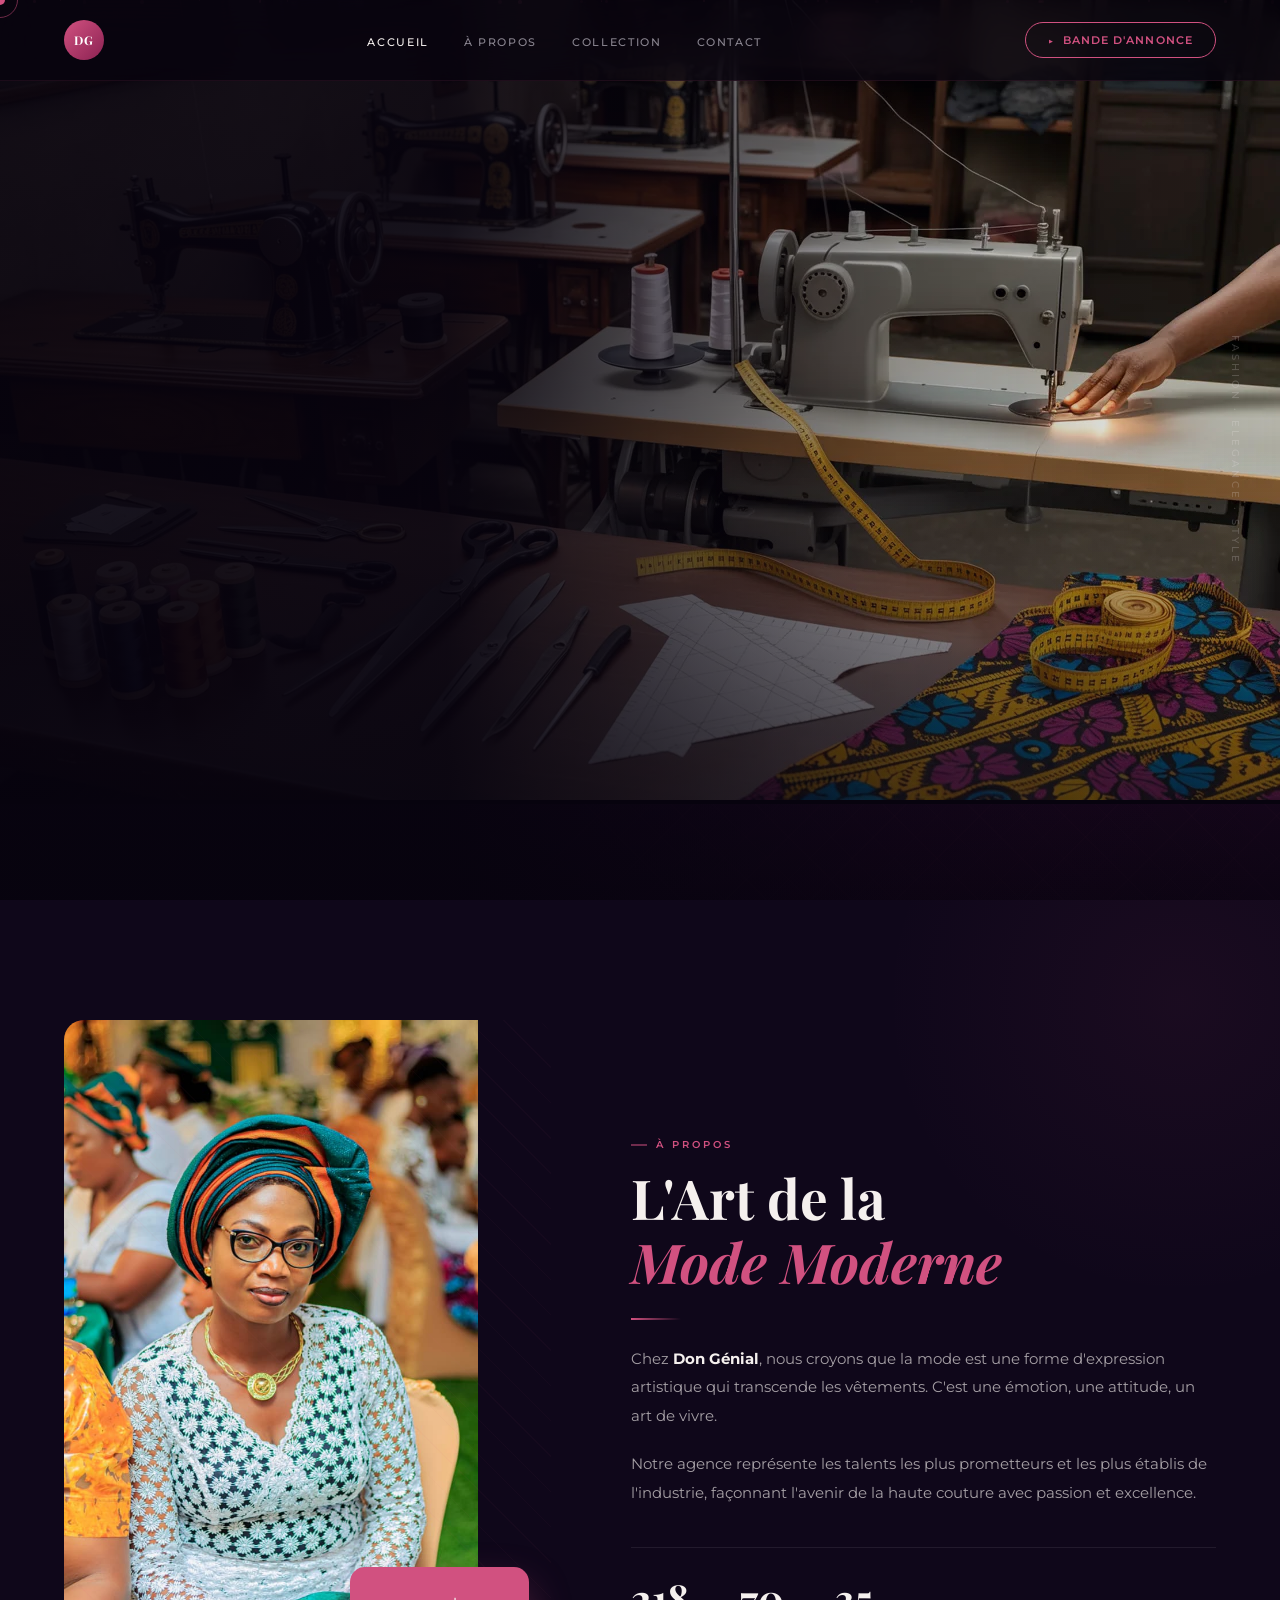
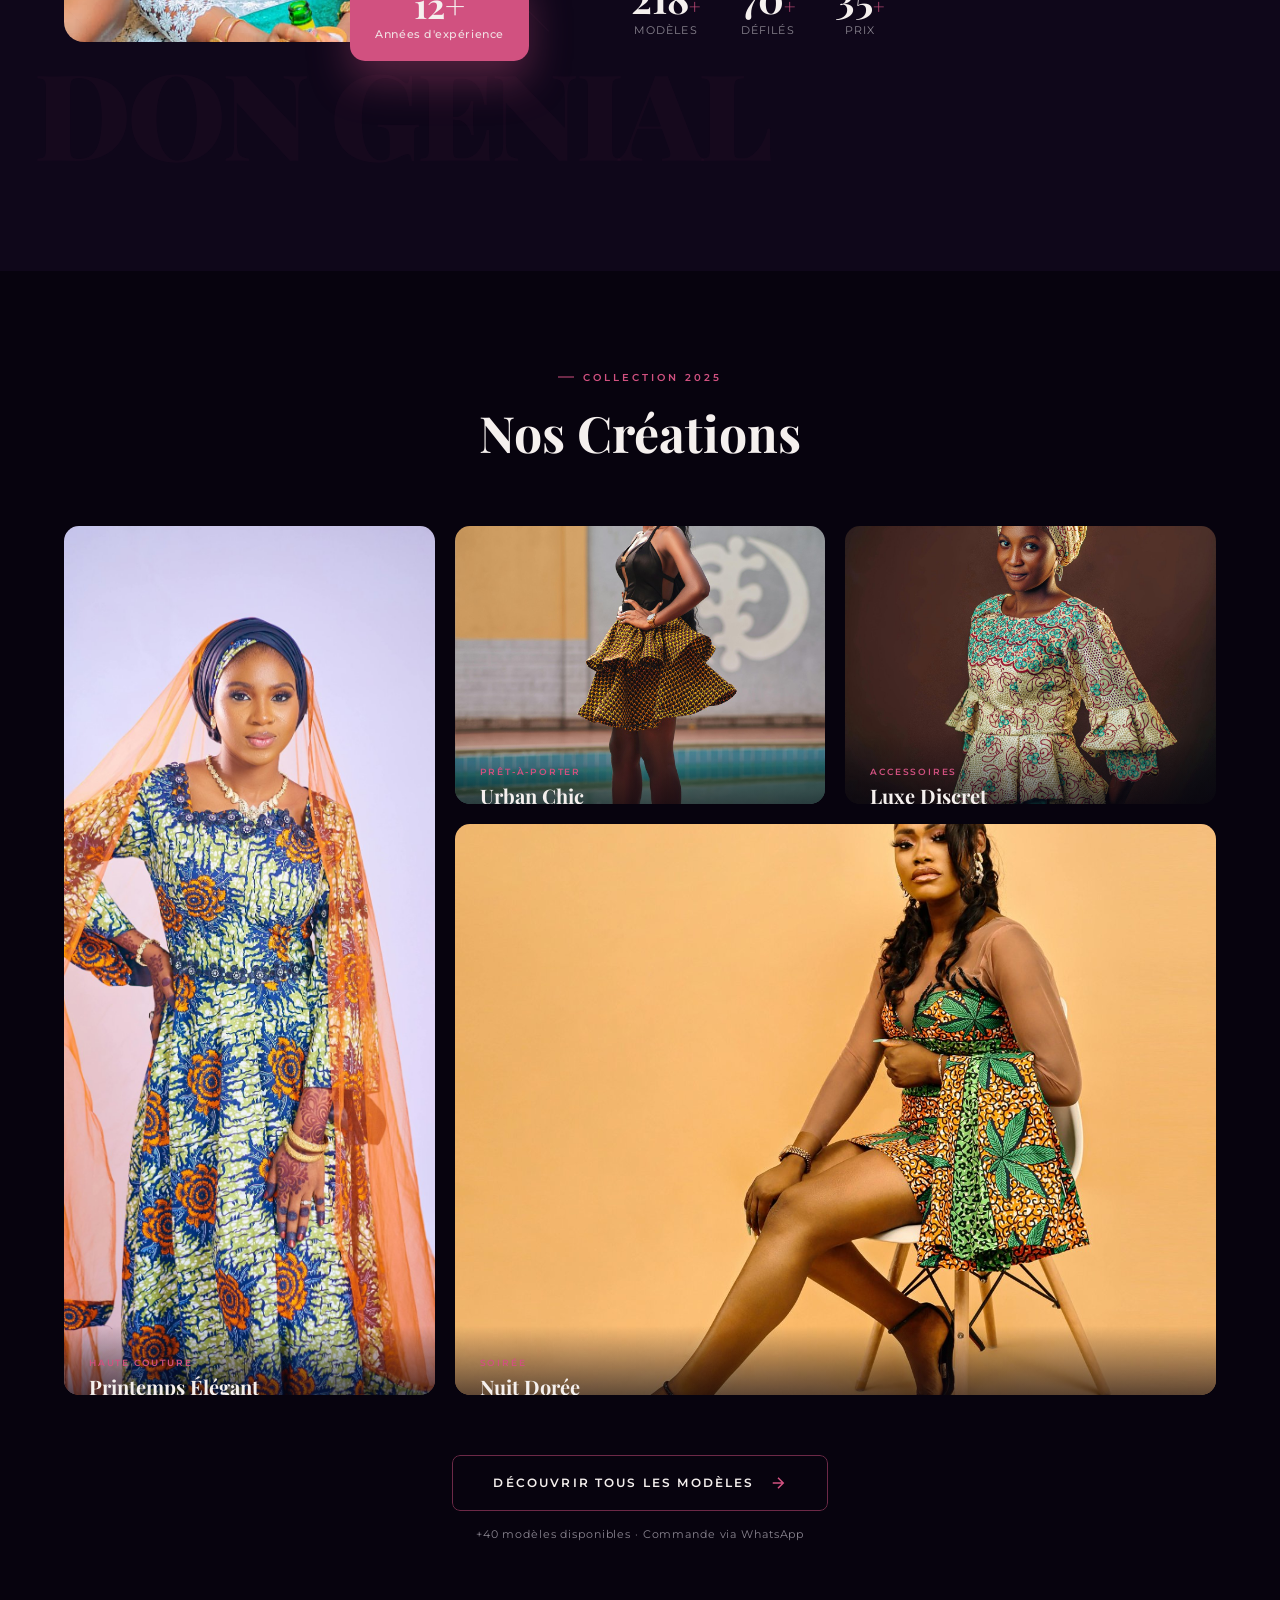
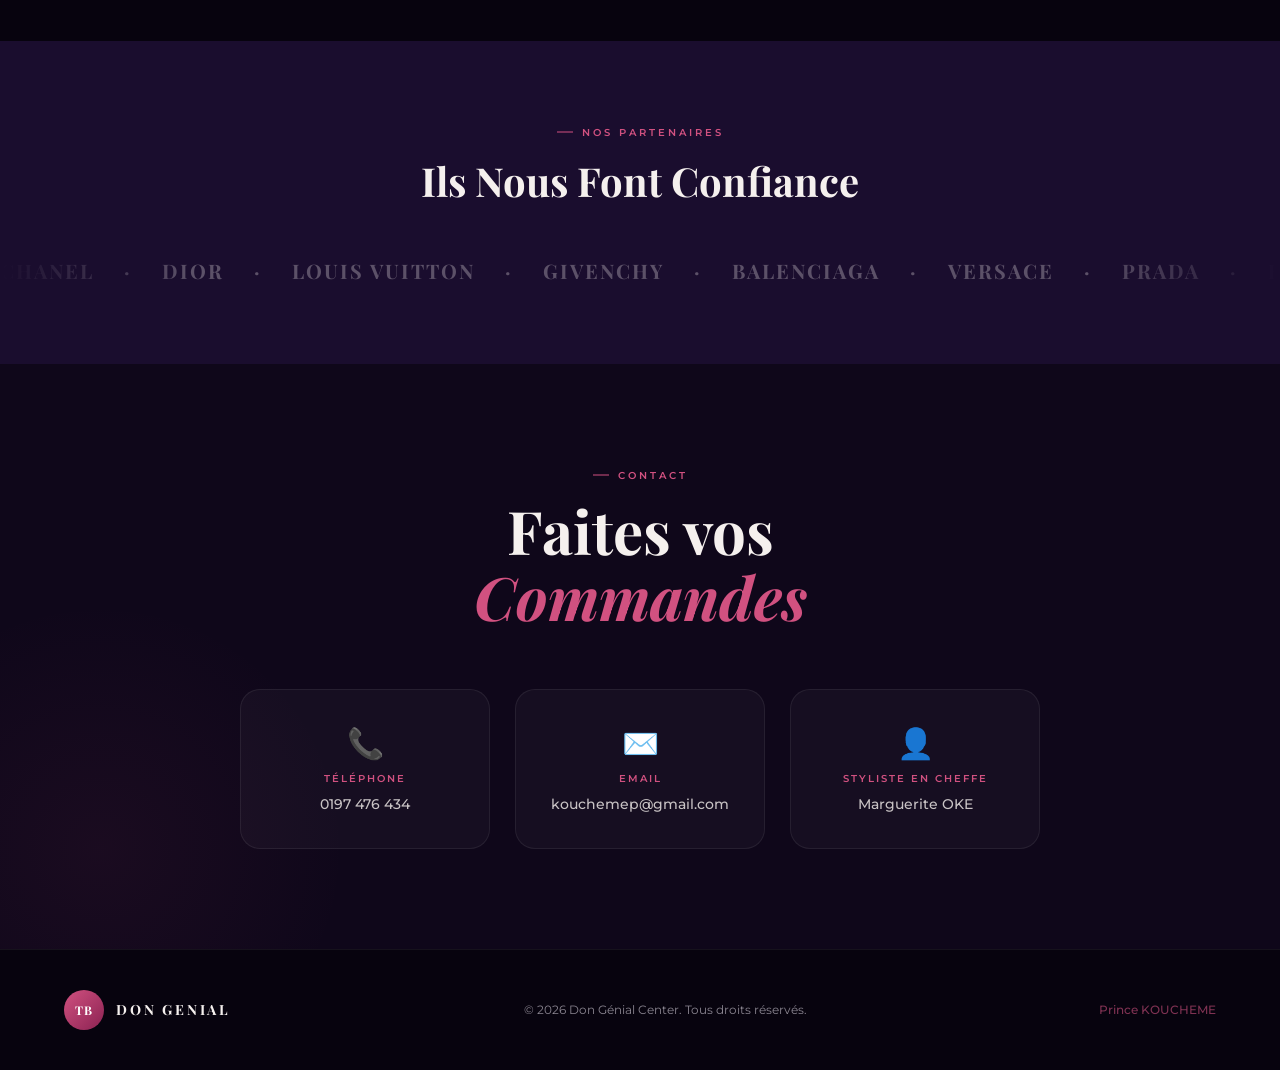
==== index.html @ 3c5628f5 "update site" ====
<!DOCTYPE html>
<html lang="fr">
  <head>
    <meta charset="UTF-8" />
    <meta name="viewport" content="width=device-width, initial-scale=1.0" />
    <title>DON GENIAL — Atelier de couture</title>
    <link rel="preconnect" href="https://fonts.googleapis.com">
    <link href="https://fonts.googleapis.com/css2?family=Playfair+Display:ital,wght@0,400;0,700;0,900;1,400;1,700&family=Montserrat:wght@200;300;400;500;600;700&family=Cormorant+Garamond:ital,wght@0,300;0,400;1,300;1,400&display=swap" rel="stylesheet">
    <link rel="stylesheet" href="css/style.css" />
  </head>
  <body>

    <!-- PRELOADER -->
    <div class="preloader" id="preloader">
      <div class="preloader-inner">
        <div class="preloader-line"></div>
        <span class="preloader-text">DON GENIAL</span>
        <div class="preloader-line"></div>
      </div>
    </div>

    <!-- CURSOR -->
    <div class="cursor" id="cursor"></div>
    <div class="cursor-follower" id="cursorFollower"></div>

    <!-- NAVBAR -->
    <nav class="navbar" id="navbar">
      <div class="nav-logo">
        <div class="logo-circle">
          <span>DG</span>
        </div>
        <!-- <span class="logo-text">DON GENIAL</span> -->
      </div>
      <ul class="nav-links">
        <li><a href="#hero" class="nav-link">Accueil</a></li>
        <li><a href="#about" class="nav-link">À propos</a></li>
        <li><a href="#collection" class="nav-link">Collection</a></li>
        <li><a href="#contact" class="nav-link">Contact</a></li>
      </ul>
      <div class="nav-cta">
        <a href="#trailer" class="btn-trailer" id="openTrailer">
          <span class="btn-icon">▶</span>
          Bande d'annonce
        </a>
      </div>
      <button class="hamburger" id="hamburger">
        <span></span><span></span><span></span>
      </button>
    </nav>

    <!-- MOBILE MENU -->
    <div class="mobile-menu" id="mobileMenu">
      <button class="mobile-close" id="mobileClose">✕</button>
      <ul>
        <li><a href="#hero" class="mob-link">Accueil</a></li>
        <li><a href="#about" class="mob-link">À propos</a></li>
        <li><a href="#collection" class="mob-link">Collection</a></li>
        <li><a href="#contact" class="mob-link">Contact</a></li>
        <li><a href="#trailer" class="mob-link" id="openTrailerMob">Bande d'annonce</a></li>
      </ul>
      <p class="mob-contact">0154110930 · kouchemep@gmail.com</p>
    </div>

    <!-- HERO SECTION -->
    <section class="hero" id="hero">
      <div class="hero-bg">
        <div class="hero-gradient"></div>
        <div class="hero-particles" id="particles"></div>
        <!-- IMAGE PLACEHOLDER - remplacez src par votre cover.jpg -->
        <div class="hero-img-container"> <img src="./images/cover.webp" alt="">
          <div class="hero-img-placeholder">
            <div class="placeholder-pattern"></div>
            <span class="placeholder-text"></span>
          </div>
        </div>
      </div>

      <div class="hero-content">
        <div class="hero-tag reveal-up delay-1">
          <span class="tag-dot"></span>
          <span>ATELIER DE COUTURE</span>
        </div>
        <h1 class="hero-title reveal-up delay-2">
          <span class="title-line italic-line">DON</span>
          <span class="title-line accent-line">Génial</span>
        </h1>
        <p class="hero-quote reveal-up delay-3">
          La mode n'est pas quelque chose<br>
          uniquement dans les vêtements.<br>
          <em>La mode est dans l'air,<br>portée par le vent…</em>
        </p>
        <div class="hero-actions reveal-up delay-4">
          <button class="btn-primary" id="openTrailerBtn">
            <span class="btn-ripple"></span>
            <span class="btn-icon-wrap">▶</span>
            Bande d'annonce
          </button>
          <a href="#about" class="btn-secondary">
            Découvrir
            <span class="arrow-anim">→</span>
          </a>
        </div>
      </div>

      <div class="hero-side">
        <div class="side-text">FASHION · ELEGANCE · STYLE</div>
      </div>


      <!-- Floating Partner Button -->
      <a href="#partenaires" class="float-partner reveal-up delay-5">
        <span>Partenaires</span>
        <span class="partner-arrow">↗</span>
      </a>
    </section>

    <!-- ABOUT SECTION -->
    <section class="about" id="about">
      <div class="about-grid">
        <div class="about-visual">
          <div class="about-img-wrap">
            <div class="about-img-placeholder">
              <img src="./images/Mum.jpeg" alt="">
            </div>
            <div class="about-badge">
              <span class="badge-num">12+</span>
              <span class="badge-label">Années d'expérience</span>
            </div>
          </div>
          <div class="about-deco-text">DON GENIAL</div>
        </div>
        <div class="about-content">
          <span class="section-label">À PROPOS</span>
          <h2 class="about-title">
            L'Art de la<br><em>Mode Moderne</em>
          </h2>
          <div class="about-separator"></div>
          <p class="about-text">
            Chez <strong>Don Génial</strong>, nous croyons que la mode est une forme d'expression 
            artistique qui transcende les vêtements. C'est une émotion, une attitude, 
            un art de vivre.
          </p>
          <p class="about-text">
            Notre agence représente les talents les plus prometteurs et les plus établis 
            de l'industrie, façonnant l'avenir de la haute couture avec passion et excellence.
          </p>
          <div class="about-stats">
            <div class="stat">
              <span class="stat-num" data-count="250">0</span>
              <span class="stat-label">Modèles</span>
            </div>
            <div class="stat">
              <span class="stat-num" data-count="80">0</span>
              <span class="stat-label">Défilés</span>
            </div>
            <div class="stat">
              <span class="stat-num" data-count="40">0</span>
              <span class="stat-label">Prix</span>
            </div>
          </div>
        </div>
      </div>
    </section>

    <!-- COLLECTION SECTION -->
    <section class="collection" id="collection">
      <div class="collection-header">
        <span class="section-label">COLLECTION 2025</span>
        <h2 class="collection-title">Nos Créations</h2>
      </div>
      <div class="collection-grid">
        <div class="col-card col-card--large">
          <div class="col-card-img col-card-img--1"><img src="./images/ModeAfricaine/Web_Optimized/" alt=""></div>
          <div class="col-card-info">
            <span class="col-tag">Haute Couture</span>
            <h3>Printemps Élégant</h3>
          </div>
        </div>
        <div class="col-card">
          <div class="col-card-img col-card-img--2"></div>
          <div class="col-card-info">
            <span class="col-tag">Prêt-à-Porter</span>
            <h3>Urban Chic</h3>
          </div>
        </div>
        <div class="col-card">
          <div class="col-card-img col-card-img--3"></div>
          <div class="col-card-info">
            <span class="col-tag">Accessoires</span>
            <h3>Luxe Discret</h3>
          </div>
        </div>
        <div class="col-card col-card--wide">
          <div class="col-card-img col-card-img--4"></div>
          <div class="col-card-info">
            <span class="col-tag">Soirée</span>
            <h3>Nuit Dorée</h3>
          </div>
        </div>
      </div>
      <!-- CTA VOIR PLUS -->
      <div class="collection-cta">
        <a href="models.html" class="btn-models">
          <span class="btn-models-inner">
            <span class="btn-models-text">Découvrir tous les modèles</span>
            <span class="btn-models-icon">
              <svg width="18" height="18" viewBox="0 0 24 24" fill="none" stroke="currentColor" stroke-width="2"><path d="M5 12h14M12 5l7 7-7 7"/></svg>
            </span>
          </span>
          <span class="btn-models-glow"></span>
        </a>
        <p class="collection-cta-sub">+40 modèles disponibles · Commande via WhatsApp</p>
      </div>
    </section>

    <!-- PARTENAIRES SECTION -->
    <section class="partenaires" id="partenaires">
      <div class="partenaires-inner">
        <span class="section-label">NOS PARTENAIRES</span>
        <h2>Ils Nous Font Confiance</h2>
        <div class="partners-marquee">
          <div class="marquee-track">
            <span>CHANEL</span><span>·</span>
            <span>DIOR</span><span>·</span>
            <span>LOUIS VUITTON</span><span>·</span>
            <span>GIVENCHY</span><span>·</span>
            <span>BALENCIAGA</span><span>·</span>
            <span>VERSACE</span><span>·</span>
            <span>PRADA</span><span>·</span>
            <span>HERMÈS</span><span>·</span>
            <span>CHANEL</span><span>·</span>
            <span>DIOR</span><span>·</span>
            <span>LOUIS VUITTON</span><span>·</span>
            <span>GIVENCHY</span><span>·</span>
            <span>BALENCIAGA</span><span>·</span>
            <span>VERSACE</span><span>·</span>
            <span>PRADA</span><span>·</span>
            <span>HERMÈS</span><span>·</span>
          </div>
        </div>
      </div>
    </section>

    <!-- CONTACT SECTION -->
    <section class="contact" id="contact">
      <div class="contact-inner">
        <span class="section-label">CONTACT</span>
        <h2 class="contact-title">Faites vos<br><em>Commandes</em></h2>
        <div class="contact-cards">
          <a href="https://wa.me/22997476434?text=Bonjour%20je%20suis%20intéressé(e)%20par%20vos%20models" target="_blank" class="contact-card">
            <div class="cc-icon">📞</div>
            <span class="cc-label">Téléphone</span>
            <span class="cc-value">0197 476 434</span>
          </a>
          <a href="mailto:kouchemep@gmail.com" class="contact-card">
            <div class="cc-icon">✉️</div>
            <span class="cc-label">Email</span>
            <span class="cc-value">kouchemep@gmail.com</span>
          </a>
          <div class="contact-card">
            <div class="cc-icon">👤</div>
            <span class="cc-label">STYLISTE EN CHEFFE</span>
            <span class="cc-value">Marguerite OKE</span>
          </div>
        </div>
      </div>
    </section>

    <!-- FOOTER -->
    <footer class="footer">
      <div class="footer-inner">
        <div class="footer-logo">
          <div class="logo-circle"><span>TB</span></div>
          <span>DON GENIAL</span>
        </div>
        <p class="footer-copy">© 2026 Don Génial Center. Tous droits réservés.</p>
        <p class="footer-credit">Prince KOUCHEME</p>
      </div>
    </footer>

    <!-- TRAILER MODAL -->
    <div class="modal-overlay" id="trailerModal">
      <div class="modal-box">
        <button class="modal-close" id="closeModal">✕</button>
        <div class="modal-header">
          <span class="section-label">BANDE D'ANNONCE</span>
          <h3>Don Génial — 2026</h3>
        </div>
        <div class="modal-video-wrap">
          <div class="video-placeholder">
            <div class="play-circle">
              <span class="play-icon">▶</span>
            </div>
            <p>Insérez ici l'URL de votre vidéo</p>
            <code>modal-video-wrap → iframe src="…"</code>
          </div>
        </div>
        <p class="modal-news">
          Pas d'actualités pour le moment. Consultez la section 
          <a href="#partenaires">Partenaires</a> pour découvrir nos formations et collaborations.
        </p>
      </div>
    </div>

    <script src="js/script.js"></script>
  </body>
</html>
---- css/style.css ----
/* ===========================
   THE BEAUTY — MODERN CSS
   =========================== */

:root {
  --pink: #d15180;
  --pink-lt: #e9afd5;
  --dark: #07030e;
  --dark-2: #0f071a;
  --dark-3: #1a0d2e;
  --white: #f5f0ee;
  --grey: #8a8590;
  --gold: #c9a96e;
  --font-display: "Playfair Display", serif;
  --font-body: "Montserrat", sans-serif;
  --font-accent: "Cormorant Garamond", serif;
  --transition: cubic-bezier(0.4, 0, 0.2, 1);
}

*,
*::before,
*::after {
  margin: 0;
  padding: 0;
  box-sizing: border-box;
  text-decoration: none;
}

html {
  font-size: 62.5%;
  scroll-behavior: smooth;
  overflow-x: hidden;
}

html::-webkit-scrollbar {
  width: 4px;
}
html::-webkit-scrollbar-track {
  background: var(--dark);
}
html::-webkit-scrollbar-thumb {
  background: var(--pink);
  border-radius: 10px;
}

body {
  background: var(--dark);
  color: var(--white);
  font-family: var(--font-body);
  font-size: 1.6rem;
  overflow-x: hidden;
  cursor: none;
}

/* ======= CURSOR ======= */
.cursor {
  width: 10px;
  height: 10px;
  background: var(--pink);
  border-radius: 50%;
  position: fixed;
  top: 0;
  left: 0;
  pointer-events: none;
  z-index: 9999;
  transition:
    transform 0.1s var(--transition),
    background 0.2s;
  transform: translate(-50%, -50%);
}
.cursor-follower {
  width: 36px;
  height: 36px;
  border: 1.5px solid rgba(209, 81, 128, 0.5);
  border-radius: 50%;
  position: fixed;
  top: 0;
  left: 0;
  pointer-events: none;
  z-index: 9998;
  transition:
    transform 0.18s var(--transition),
    width 0.25s,
    height 0.25s,
    border-color 0.2s;
  transform: translate(-50%, -50%);
}
body:hover .cursor-follower {
  border-color: rgba(209, 81, 128, 0.8);
}

/* ======= PRELOADER ======= */
.preloader {
  position: fixed;
  inset: 0;
  background: var(--dark);
  z-index: 10000;
  display: flex;
  align-items: center;
  justify-content: center;
  transition:
    opacity 0.8s var(--transition),
    visibility 0.8s;
}
.preloader.done {
  opacity: 0;
  visibility: hidden;
}
.preloader-inner {
  display: flex;
  flex-direction: column;
  align-items: center;
  gap: 1.2rem;
}
.preloader-text {
  font-family: var(--font-display);
  font-size: 2.8rem;
  font-weight: 700;
  letter-spacing: 0.4em;
  color: var(--white);
  animation: preloaderFade 1.5s ease-in-out infinite alternate;
}
.preloader-line {
  width: 0;
  height: 1px;
  background: var(--pink);
  animation: lineGrow 1.5s var(--transition) forwards;
}
@keyframes lineGrow {
  to {
    width: 16rem;
  }
}
@keyframes preloaderFade {
  from {
    opacity: 0.3;
  }
  to {
    opacity: 1;
  }
}

/* ======= NAVBAR ======= */
.navbar {
  position: fixed;
  top: 0;
  left: 0;
  right: 0;
  z-index: 1000;
  display: flex;
  align-items: center;
  justify-content: space-between;
  padding: 2rem 5%;
  backdrop-filter: blur(20px);
  -webkit-backdrop-filter: blur(20px);
  background: rgba(7, 3, 14, 0.75);
  border-bottom: 1px solid rgba(209, 81, 128, 0.1);
  transition:
    padding 0.3s var(--transition),
    background 0.3s;
}
.navbar.scrolled {
  padding: 1.4rem 5%;
  background: rgba(7, 3, 14, 0.95);
}
.nav-logo {
  display: flex;
  align-items: center;
  gap: 1.2rem;
}
.logo-circle {
  width: 4rem;
  height: 4rem;
  background: linear-gradient(135deg, var(--pink), #8b2252);
  border-radius: 50%;
  display: flex;
  align-items: center;
  justify-content: center;
  font-family: var(--font-display);
  font-size: 1.2rem;
  font-weight: 700;
  letter-spacing: 0.05em;
  color: white;
  flex-shrink: 0;
}
.logo-text {
  font-family: var(--font-display);
  font-size: 1.6rem;
  font-weight: 700;
  letter-spacing: 0.25em;
  color: var(--white);
}
.nav-links {
  list-style: none;
  display: flex;
  gap: 3.5rem;
}
.nav-link {
  font-family: var(--font-body);
  font-size: 1.1rem;
  font-weight: 500;
  letter-spacing: 0.15em;
  color: var(--grey);
  text-transform: uppercase;
  position: relative;
  transition: color 0.3s;
}
.nav-link::after {
  content: "";
  position: absolute;
  bottom: -4px;
  left: 0;
  width: 0;
  height: 1px;
  background: var(--pink);
  transition: width 0.3s var(--transition);
}
.nav-link:hover {
  color: var(--white);
}
.nav-link:hover::after {
  width: 100%;
}
.btn-trailer {
  display: flex;
  align-items: center;
  gap: 0.8rem;
  padding: 1rem 2.2rem;
  border: 1.5px solid var(--pink);
  border-radius: 10rem;
  font-size: 1.1rem;
  font-weight: 600;
  letter-spacing: 0.1em;
  color: var(--pink);
  text-transform: uppercase;
  transition: all 0.3s var(--transition);
}
.btn-trailer:hover {
  background: var(--pink);
  color: white;
  box-shadow: 0 0 30px rgba(209, 81, 128, 0.4);
}
.btn-icon {
  font-size: 0.9rem;
}
.hamburger {
  display: none;
  flex-direction: column;
  gap: 5px;
  background: none;
  border: none;
  cursor: pointer;
  padding: 5px;
}
.hamburger span {
  display: block;
  width: 26px;
  height: 2px;
  background: var(--white);
  border-radius: 2px;
  transition: 0.3s;
}

/* ======= MOBILE MENU ======= */
.mobile-menu {
  display: none;
  position: fixed;
  inset: 0;
  background: rgba(7, 3, 14, 0.98);
  z-index: 999;
  flex-direction: column;
  align-items: center;
  justify-content: center;
  gap: 3rem;
  transform: translateX(100%);
  transition: transform 0.4s var(--transition);
}
.mobile-menu.open {
  transform: translateX(0);
  display: flex;
}
.mobile-close {
  position: absolute;
  top: 2.5rem;
  right: 5%;
  background: none;
  border: none;
  font-size: 2.5rem;
  color: var(--white);
  cursor: pointer;
}
.mobile-menu ul {
  list-style: none;
  text-align: center;
}
.mob-link {
  display: block;
  font-family: var(--font-display);
  font-size: 3.5rem;
  font-weight: 700;
  color: var(--white);
  padding: 1rem;
  transition: color 0.3s;
}
.mob-link:hover {
  color: var(--pink);
}
.mob-contact {
  font-size: 1.2rem;
  color: var(--grey);
}

/* ======= SECTION LABEL ======= */
.section-label {
  display: inline-block;
  font-size: 1rem;
  font-weight: 600;
  letter-spacing: 0.3em;
  color: var(--pink);
  text-transform: uppercase;
  margin-bottom: 1.5rem;
  position: relative;
  padding-left: 2.5rem;
}
.section-label::before {
  content: "";
  position: absolute;
  left: 0;
  top: 50%;
  transform: translateY(-50%);
  width: 1.6rem;
  height: 1px;
  background: var(--pink);
}

/* ======= HERO ======= */
.hero {
  position: relative;
  min-height: 100vh;
  display: flex;
  align-items: center;
  overflow: hidden;
}
.hero-bg {
  position: absolute;
  inset: 0;
}
.hero-img-container {
  position: absolute;
  inset: 0;
}
.hero-img-placeholder {
  width: 100%;
  height: 100%;
  background: linear-gradient(135deg, #1a0d2e 0%, #2d0b2e 50%, #0f071a 100%);
  display: flex;
  flex-direction: column;
  align-items: center;
  justify-content: center;
  position: relative;
  overflow: hidden;
}
.placeholder-pattern {
  position: absolute;
  inset: 0;
  background-image:
    repeating-linear-gradient(
      45deg,
      rgba(209, 81, 128, 0.04) 0px,
      rgba(209, 81, 128, 0.04) 1px,
      transparent 1px,
      transparent 30px
    ),
    repeating-linear-gradient(
      -45deg,
      rgba(209, 81, 128, 0.04) 0px,
      rgba(209, 81, 128, 0.04) 1px,
      transparent 1px,
      transparent 30px
    );
}
.placeholder-text {
  font-family: var(--font-body);
  font-size: 1.2rem;
  color: rgba(255, 255, 255, 0.15);
  letter-spacing: 0.3em;
  position: relative;
  z-index: 1;
}
/* If user puts a real image as hero-bg img */
.hero-bg > img {
  width: 100%;
  height: 100%;
  object-fit: cover;
  object-position: center top;
}
.hero-gradient {
  position: absolute;
  inset: 0;
  z-index: 1;
  background:
    linear-gradient(
      to right,
      rgba(7, 3, 14, 0.92) 35%,
      rgba(7, 3, 14, 0.3) 70%,
      transparent
    ),
    linear-gradient(to top, rgba(7, 3, 14, 0.8) 0%, transparent 50%);
}
.hero-particles {
  position: absolute;
  inset: 0;
  z-index: 2;
  pointer-events: none;
}
.particle {
  position: absolute;
  width: 3px;
  height: 3px;
  background: rgba(209, 81, 128, 0.5);
  border-radius: 50%;
  animation: floatParticle linear infinite;
}
@keyframes floatParticle {
  0% {
    transform: translateY(100vh) scale(0);
    opacity: 0;
  }
  10% {
    opacity: 1;
  }
  90% {
    opacity: 1;
  }
  100% {
    transform: translateY(-10vh) scale(1);
    opacity: 0;
  }
}
.hero-content {
  position: relative;
  z-index: 10;
  padding: 0 5%;
  margin-top: 8rem;
  max-width: 70rem;
}
.hero-tag {
  display: flex;
  align-items: center;
  gap: 1rem;
  margin-bottom: 2.5rem;
}
.tag-dot {
  width: 8px;
  height: 8px;
  background: var(--pink);
  border-radius: 50%;
  animation: pulse 2s ease-in-out infinite;
}
@keyframes pulse {
  0%,
  100% {
    box-shadow: 0 0 0 0 rgba(209, 81, 128, 0.6);
  }
  50% {
    box-shadow: 0 0 0 8px rgba(209, 81, 128, 0);
  }
}
.hero-tag span:last-child {
  font-size: 1.1rem;
  font-weight: 600;
  letter-spacing: 0.3em;
  color: var(--pink);
  text-transform: uppercase;
}
.hero-title {
  font-family: var(--font-display);
  line-height: 0.95;
  margin-bottom: 3rem;
}
.title-line {
  display: block;
  font-size: clamp(7rem, 12vw, 14rem);
  font-weight: 400;
}
.italic-line {
  font-style: italic;
  color: rgba(245, 240, 238, 0.35);
  font-weight: 300;
}
.accent-line {
  color: var(--white);
  font-weight: 700;
}
.hero-quote {
  font-family: var(--font-accent);
  font-size: clamp(1.5rem, 2vw, 1.8rem);
  font-weight: 300;
  color: rgba(245, 240, 238, 0.7);
  line-height: 1.8;
  margin-bottom: 4rem;
  border-left: 2px solid var(--pink);
  padding-left: 2rem;
}
.hero-quote em {
  color: var(--pink-lt);
}
.hero-actions {
  display: flex;
  align-items: center;
  gap: 2.5rem;
  flex-wrap: wrap;
}
.btn-primary {
  position: relative;
  overflow: hidden;
  display: flex;
  align-items: center;
  gap: 1rem;
  padding: 1.6rem 3.5rem;
  background: var(--pink);
  border: none;
  border-radius: 0.6rem;
  font-family: var(--font-body);
  font-size: 1.2rem;
  font-weight: 600;
  letter-spacing: 0.1em;
  color: white;
  text-transform: uppercase;
  cursor: pointer;
  transition:
    transform 0.3s var(--transition),
    box-shadow 0.3s;
}
.btn-primary:hover {
  transform: translateY(-3px);
  box-shadow: 0 20px 50px rgba(209, 81, 128, 0.4);
}
.btn-ripple {
  position: absolute;
  inset: 0;
  background: radial-gradient(
    circle at center,
    rgba(255, 255, 255, 0.25) 0%,
    transparent 70%
  );
  opacity: 0;
  transition: opacity 0.4s;
}
.btn-primary:active .btn-ripple {
  opacity: 1;
}
.btn-icon-wrap {
  font-size: 1rem;
}
.btn-secondary {
  display: flex;
  align-items: center;
  gap: 1rem;
  font-size: 1.2rem;
  font-weight: 500;
  letter-spacing: 0.1em;
  color: var(--grey);
  text-transform: uppercase;
  transition: color 0.3s;
}
.btn-secondary:hover {
  color: var(--white);
}
.arrow-anim {
  display: inline-block;
  transition: transform 0.3s var(--transition);
}
.btn-secondary:hover .arrow-anim {
  transform: translateX(6px);
}
.hero-side {
  position: absolute;
  right: 3%;
  top: 50%;
  transform: translateY(-50%);
  z-index: 10;
}
.side-text {
  writing-mode: vertical-rl;
  font-size: 1rem;
  font-weight: 500;
  letter-spacing: 0.3em;
  color: rgba(245, 240, 238, 0.2);
  text-transform: uppercase;
}
.hero-scroll {
  position: absolute;
  bottom: 4rem;
  left: 5%;
  display: flex;
  flex-direction: column;
  align-items: center;
  gap: 1rem;
  z-index: 10;
}
.scroll-line {
  width: 1px;
  height: 5rem;
  background: linear-gradient(to bottom, transparent, var(--pink));
  animation: scrollPulse 2s ease-in-out infinite;
}
@keyframes scrollPulse {
  0%,
  100% {
    opacity: 0.3;
    transform: scaleY(1);
  }
  50% {
    opacity: 1;
    transform: scaleY(1.2);
  }
}
.hero-scroll span {
  font-size: 0.9rem;
  letter-spacing: 0.2em;
  color: rgba(245, 240, 238, 0.4);
  text-transform: uppercase;
  transform: rotate(90deg);
}
.float-partner {
  position: absolute;
  bottom: 4rem;
  right: 5%;
  z-index: 10;
  display: flex;
  align-items: center;
  gap: 0.8rem;
  padding: 1.2rem 2.5rem;
  border: 1px solid rgba(209, 81, 128, 0.35);
  border-radius: 10rem;
  font-size: 1.1rem;
  font-weight: 500;
  letter-spacing: 0.1em;
  color: rgba(245, 240, 238, 0.6);
  backdrop-filter: blur(10px);
  transition: all 0.3s var(--transition);
}
.float-partner:hover {
  border-color: var(--pink);
  color: var(--white);
  background: rgba(209, 81, 128, 0.1);
}
.partner-arrow {
  transition: transform 0.3s;
}
.float-partner:hover .partner-arrow {
  transform: translate(3px, -3px);
}

/* ======= REVEAL ANIMATIONS ======= */
.reveal-up {
  opacity: 0;
  transform: translateY(40px);
  transition:
    opacity 0.8s var(--transition),
    transform 0.8s var(--transition);
}
.reveal-up.visible {
  opacity: 1;
  transform: translateY(0);
}
.delay-1 {
  transition-delay: 0.1s;
}
.delay-2 {
  transition-delay: 0.3s;
}
.delay-3 {
  transition-delay: 0.5s;
}
.delay-4 {
  transition-delay: 0.7s;
}
.delay-5 {
  transition-delay: 0.9s;
}

/* ======= ABOUT ======= */
.about {
  padding: 12rem 5%;
  background: var(--dark-2);
  position: relative;
  overflow: hidden;
}
.about::before {
  content: "";
  position: absolute;
  top: -20rem;
  right: -20rem;
  width: 60rem;
  height: 60rem;
  background: radial-gradient(
    circle,
    rgba(209, 81, 128, 0.06) 0%,
    transparent 70%
  );
  pointer-events: none;
}
.about-grid {
  display: grid;
  grid-template-columns: 1fr 1.2fr;
  gap: 8rem;
  align-items: center;
  max-width: 130rem;
  margin: 0 auto;
}
.about-visual {
  position: relative;
}
.about-img-wrap {
  position: relative;
  width: 100%;
  padding-bottom: 150%;
}
.about-img-placeholder {
  position: absolute;
  border-radius: 2rem;
  overflow: hidden;
}
.about-img-placeholder::after {
  content: "";
  position: absolute;
  inset: 0;
  background: repeating-linear-gradient(
    45deg,
    rgba(209, 81, 128, 0.03) 0px,
    rgba(209, 81, 128, 0.03) 1px,
    transparent 1px,
    transparent 25px
  );
}
.about-img-placeholder img {
  height: 100%;
  width: 85%;
  object-fit: cover;
  object-position: center top;
  display: block;
}
.about-badge {
  position: absolute;
  bottom: 10vh;
  right: 2.5vh;
  background: var(--pink);
  border-radius: 1.5rem;
  padding: 2rem 2.5rem;
  text-align: center;
  box-shadow: 0 20px 40px rgba(209, 81, 128, 0.35);
}
.badge-num {
  display: block;
  font-family: var(--font-display);
  font-size: 3.5rem;
  font-weight: 700;
  line-height: 1;
}
.badge-label {
  display: block;
  font-size: 1.1rem;
  font-weight: 500;
  opacity: 0.9;
  margin-top: 0.5rem;
  letter-spacing: 0.05em;
}
.about-deco-text {
  position: absolute;
  bottom: -4rem;
  left: -3rem;
  font-family: var(--font-display);
  font-size: 12rem;
  font-weight: 900;
  color: rgba(209, 81, 128, 0.04);
  letter-spacing: -0.03em;
  user-select: none;
  white-space: nowrap;
}
.about-content {
  position: relative;
  z-index: 1;
}
.about-title {
  font-family: var(--font-display);
  font-size: clamp(3.5rem, 5vw, 5.5rem);
  font-weight: 700;
  line-height: 1.15;
  margin-bottom: 2.5rem;
}
.about-title em {
  color: var(--pink);
  font-style: italic;
}
.about-separator {
  width: 5rem;
  height: 2px;
  background: linear-gradient(to right, var(--pink), transparent);
  margin-bottom: 2.5rem;
}
.about-text {
  font-size: 1.5rem;
  line-height: 1.9;
  color: rgba(245, 240, 238, 0.65);
  margin-bottom: 2rem;
}
.about-text strong {
  color: var(--white);
}
.about-stats {
  display: flex;
  gap: 4rem;
  margin-top: 4rem;
  padding-top: 3rem;
  border-top: 1px solid rgba(255, 255, 255, 0.08);
}
.stat {
  text-align: center;
}
.stat-num {
  display: block;
  font-family: var(--font-display);
  font-size: 4rem;
  font-weight: 700;
  color: var(--white);
  line-height: 1;
}
.stat-num::after {
  content: "+";
  font-size: 2rem;
  color: var(--pink);
}
.stat-label {
  display: block;
  font-size: 1.1rem;
  color: var(--grey);
  letter-spacing: 0.1em;
  text-transform: uppercase;
  margin-top: 0.5rem;
}

/* ======= COLLECTION ======= */
.collection {
  padding: 10rem 5%;
  background: var(--dark);
}
.collection-header {
  text-align: center;
  margin-bottom: 6rem;
  display: flex;
  flex-direction: column;
  align-items: center;
}
.collection-title {
  font-family: var(--font-display);
  font-size: clamp(3.5rem, 5vw, 5rem);
  font-weight: 700;
}
.collection-grid {
  display: grid;
  grid-template-columns: 1fr 1fr 1fr;
  grid-template-rows: auto auto;
  gap: 2rem;
  max-width: 130rem;
  margin: 0 auto;
}
.col-card {
  position: relative;
  overflow: hidden;
  border-radius: 1.5rem;
  cursor: pointer;
}
.col-card--large {
  grid-row: span 2;
}
.col-card--wide {
  grid-column: span 2;
}
.col-card-img {
  width: 100%;
  padding-bottom: 75%;
  background-size: cover;
  background-position: center;
  transition: transform 0.7s var(--transition);
}

.col-card--large .col-card-img {
  padding-bottom: 100%;
}
.col-card:hover .col-card-img {
  transform: scale(1.07);
}
.col-card-img--1 {
  background-image: url(../images/ModeAfricaine/Web_Optimized/image_010.jpg);
  width: 100%;
  height: 100%;
}
.col-card-img--2 {
  background-image: url(../images/ModeAfricaine/Web_Optimized/image_011.jpg);
  width: 100%;
  height: 100%;
}
.col-card-img--3 {
  background-image: url(../images/ModeAfricaine/Web_Optimized/image_012.jpg);
  width: 100%;
  height: 100%;
}
.col-card-img--4 {
  background-image: url(../images/ModeAfricaine/Web_Optimized/image_013.jpg);
  width: 100%;
  height: 100%;
}
.col-card-info {
  position: absolute;
  bottom: 0;
  left: 0;
  right: 0;
  padding: 2.5rem;
  background: linear-gradient(to top, rgba(7, 3, 14, 0.9) 0%, transparent 100%);
  transform: translateY(30%);
  transition: transform 0.4s var(--transition);
}
.col-card:hover .col-card-info {
  transform: translateY(0);
}
.col-tag {
  display: inline-block;
  font-size: 0.9rem;
  font-weight: 600;
  letter-spacing: 0.2em;
  color: var(--pink);
  text-transform: uppercase;
  margin-bottom: 0.5rem;
}
.col-card-info h3 {
  font-family: var(--font-display);
  font-size: 2rem;
  font-weight: 700;
}

/* ======= COLLECTION CTA ======= */
.collection-cta {
  display: flex;
  flex-direction: column;
  align-items: center;
  gap: 1.6rem;
  margin-top: 6rem;
}
.btn-models {
  position: relative;
  overflow: hidden;
  display: inline-flex;
  align-items: center;
  padding: 0;
  border-radius: 0.8rem;
  text-decoration: none;
  transition: transform 0.3s var(--transition);
}
.btn-models:hover {
  transform: translateY(-4px);
}
.btn-models-inner {
  display: flex;
  align-items: center;
  gap: 1.4rem;
  padding: 1.8rem 4rem;
  background: transparent;
  border: 1.5px solid rgba(209, 81, 128, 0.5);
  border-radius: 0.8rem;
  position: relative;
  z-index: 1;
  transition:
    border-color 0.3s,
    background 0.3s;
}
.btn-models:hover .btn-models-inner {
  border-color: var(--pink);
  background: rgba(209, 81, 128, 0.06);
}
.btn-models-text {
  font-family: var(--font-body);
  font-size: 1.2rem;
  font-weight: 600;
  letter-spacing: 0.18em;
  text-transform: uppercase;
  color: var(--white);
}
.btn-models-icon {
  display: flex;
  align-items: center;
  color: var(--pink);
  transition: transform 0.3s var(--transition);
}
.btn-models:hover .btn-models-icon {
  transform: translateX(5px);
}
.btn-models-glow {
  position: absolute;
  inset: -1px;
  border-radius: 0.8rem;
  background: linear-gradient(
    135deg,
    rgba(209, 81, 128, 0.15),
    transparent 60%
  );
  opacity: 0;
  transition: opacity 0.4s;
}
.btn-models:hover .btn-models-glow {
  opacity: 1;
}
.collection-cta-sub {
  font-size: 1.1rem;
  color: var(--grey);
  letter-spacing: 0.08em;
}

/* ======= PARTENAIRES ======= */
.partenaires {
  padding: 8rem 0;
  background: var(--dark-3);
  overflow: hidden;
}
.partenaires-inner {
  text-align: center;
}
.partenaires-inner h2 {
  font-family: var(--font-display);
  font-size: clamp(2.8rem, 4vw, 4rem);
  margin-bottom: 5rem;
}
.partners-marquee {
  overflow: hidden;
  mask-image: linear-gradient(
    to right,
    transparent 0%,
    black 15%,
    black 85%,
    transparent 100%
  );
  -webkit-mask-image: linear-gradient(
    to right,
    transparent 0%,
    black 15%,
    black 85%,
    transparent 100%
  );
}
.marquee-track {
  display: flex;
  align-items: center;
  gap: 3rem;
  white-space: nowrap;
  animation: marqueeScroll 20s linear infinite;
}
.marquee-track span {
  font-family: var(--font-display);
  font-size: 2rem;
  font-weight: 700;
  letter-spacing: 0.1em;
  color: rgba(245, 240, 238, 0.3);
  transition: color 0.3s;
  flex-shrink: 0;
}
.marquee-track span:not(:nth-child(even)):hover {
  color: var(--pink);
}
@keyframes marqueeScroll {
  from {
    transform: translateX(0);
  }
  to {
    transform: translateX(-50%);
  }
}

/* ======= CONTACT ======= */
.contact {
  padding: 10rem 5%;
  background: var(--dark-2);
  position: relative;
  overflow: hidden;
}
.contact::before {
  content: "";
  position: absolute;
  bottom: -15rem;
  left: -15rem;
  width: 50rem;
  height: 50rem;
  background: radial-gradient(
    circle,
    rgba(209, 81, 128, 0.06) 0%,
    transparent 70%
  );
  pointer-events: none;
}
.contact-inner {
  max-width: 80rem;
  margin: 0 auto;
  text-align: center;
}
.contact-title {
  font-family: var(--font-display);
  font-size: clamp(3.5rem, 6vw, 6rem);
  font-weight: 700;
  line-height: 1.1;
  margin-bottom: 6rem;
}
.contact-title em {
  color: var(--pink);
  font-style: italic;
}
.contact-cards {
  display: flex;
  gap: 2.5rem;
  justify-content: center;
  flex-wrap: wrap;
}
.contact-card {
  display: flex;
  flex-direction: column;
  align-items: center;
  gap: 1rem;
  padding: 3.5rem 4rem;
  background: rgba(255, 255, 255, 0.03);
  border: 1px solid rgba(255, 255, 255, 0.07);
  border-radius: 2rem;
  flex: 1;
  min-width: 20rem;
  transition: all 0.4s var(--transition);
  color: var(--white);
}
.contact-card:hover {
  border-color: var(--pink);
  background: rgba(209, 81, 128, 0.07);
  transform: translateY(-8px);
  box-shadow: 0 30px 60px rgba(209, 81, 128, 0.12);
}
.cc-icon {
  font-size: 3rem;
}
.cc-label {
  font-size: 1rem;
  font-weight: 600;
  letter-spacing: 0.2em;
  color: var(--pink);
  text-transform: uppercase;
}
.cc-value {
  font-size: 1.4rem;
  color: rgba(245, 240, 238, 0.8);
  font-weight: 500;
}

/* ======= FOOTER ======= */
.footer {
  padding: 4rem 5%;
  background: var(--dark);
  border-top: 1px solid rgba(255, 255, 255, 0.06);
}
.footer-inner {
  max-width: 130rem;
  margin: 0 auto;
  display: flex;
  align-items: center;
  justify-content: space-between;
  flex-wrap: wrap;
  gap: 2rem;
}
.footer-logo {
  display: flex;
  align-items: center;
  gap: 1.2rem;
  font-family: var(--font-display);
  font-size: 1.4rem;
  font-weight: 700;
  letter-spacing: 0.2em;
}
.footer-copy {
  font-size: 1.2rem;
  color: var(--grey);
}
.footer-credit {
  font-size: 1.2rem;
  color: rgba(209, 81, 128, 0.6);
  font-weight: 500;
}

/* ======= MODAL ======= */
.modal-overlay {
  position: fixed;
  inset: 0;
  z-index: 2000;
  background: rgba(7, 3, 14, 0.92);
  backdrop-filter: blur(16px);
  display: flex;
  align-items: center;
  justify-content: center;
  opacity: 0;
  visibility: hidden;
  transition:
    opacity 0.4s var(--transition),
    visibility 0.4s;
  padding: 2rem;
}
.modal-overlay.open {
  opacity: 1;
  visibility: visible;
}
.modal-box {
  background: var(--dark-2);
  border: 1px solid rgba(209, 81, 128, 0.2);
  border-radius: 2.5rem;
  padding: 5rem;
  max-width: 75rem;
  width: 100%;
  position: relative;
  transform: scale(0.92) translateY(30px);
  transition: transform 0.4s var(--transition);
  max-height: 90vh;
  overflow-y: auto;
}
.modal-overlay.open .modal-box {
  transform: scale(1) translateY(0);
}
.modal-close {
  position: absolute;
  top: 2.5rem;
  right: 2.5rem;
  background: rgba(255, 255, 255, 0.06);
  border: 1px solid rgba(255, 255, 255, 0.1);
  border-radius: 50%;
  width: 4.5rem;
  height: 4.5rem;
  display: flex;
  align-items: center;
  justify-content: center;
  font-size: 1.6rem;
  color: var(--grey);
  cursor: pointer;
  transition: all 0.3s;
}
.modal-close:hover {
  background: rgba(209, 81, 128, 0.2);
  border-color: var(--pink);
  color: var(--white);
}
.modal-header {
  margin-bottom: 3rem;
}
.modal-header h3 {
  font-family: var(--font-display);
  font-size: 3rem;
  font-weight: 700;
}
.modal-video-wrap {
  width: 100%;
  aspect-ratio: 16/9;
  background: var(--dark-3);
  border-radius: 1.5rem;
  overflow: hidden;
  margin-bottom: 3rem;
  display: flex;
  align-items: center;
  justify-content: center;
}
.modal-video-wrap iframe {
  width: 100%;
  height: 100%;
  border: none;
}
.video-placeholder {
  display: flex;
  flex-direction: column;
  align-items: center;
  gap: 1.5rem;
  text-align: center;
  padding: 3rem;
}
.play-circle {
  width: 8rem;
  height: 8rem;
  border: 2px solid rgba(209, 81, 128, 0.5);
  border-radius: 50%;
  display: flex;
  align-items: center;
  justify-content: center;
  font-size: 2.5rem;
  color: var(--pink);
  transition: all 0.3s;
  cursor: pointer;
}
.play-circle:hover {
  background: var(--pink);
  color: white;
  box-shadow: 0 0 40px rgba(209, 81, 128, 0.4);
}
.play-icon {
  margin-left: 4px;
}
.video-placeholder p {
  font-size: 1.4rem;
  color: var(--grey);
}
.video-placeholder code {
  font-size: 1.1rem;
  color: rgba(209, 81, 128, 0.6);
  background: rgba(209, 81, 128, 0.07);
  padding: 0.5rem 1.2rem;
  border-radius: 0.5rem;
}
.modal-news {
  font-size: 1.4rem;
  color: var(--grey);
  line-height: 1.7;
  padding: 2rem;
  background: rgba(255, 255, 255, 0.03);
  border-radius: 1rem;
  border-left: 3px solid var(--pink);
}
.modal-news a {
  color: var(--pink);
  text-decoration: underline;
  transition: color 0.2s;
}
.modal-news a:hover {
  color: var(--pink-lt);
}

/* ======= SCROLL REVEAL ======= */
.scroll-reveal {
  opacity: 0;
  transform: translateY(50px);
  transition:
    opacity 0.8s var(--transition),
    transform 0.8s var(--transition);
}
.scroll-reveal.visible {
  opacity: 1;
  transform: translateY(0);
}

/* ======= RESPONSIVE ======= */
@media (max-width: 1024px) {
  .nav-links,
  .nav-cta {
    display: none;
  }
  .hamburger {
    display: flex;
  }
  .about-grid {
    grid-template-columns: 1fr;
    gap: 6rem;
  }
  .about-badge {
    margin-bottom: -13vh;
  }
  .about-img-wrap {
    padding-bottom: 130%;
  }
  .about-deco-text {
    font-size: 8rem;
  }
  .collection-grid {
    grid-template-columns: 1fr 1fr;
  }
  .col-card--large {
    grid-row: span 1;
  }
  .col-card--wide {
    grid-column: span 1;
  }
  body {
    cursor: auto;
  }
  .cursor,
  .cursor-follower {
    display: none;
  }
}

@media (max-width: 768px) {
  html {
    font-size: 55%;
  }
  .hero-content {
    padding: 0 4%;
    margin-top: 10rem;
  }
  .hero-side {
    display: none;
  }
  .hero-scroll {
    bottom: 12rem;
  }
  .float-partner {
    bottom: 6rem;
  }
  .hero-actions {
    gap: 1.5rem;
  }
  .collection-grid {
    grid-template-columns: 1fr;
  }
  .col-card--wide {
    grid-column: span 1;
  }
  .about-stats {
    gap: 2.5rem;
  }
  .contact-cards {
    flex-direction: column;
  }
  .contact-card {
    width: 100%;
  }
  .footer-inner {
    flex-direction: column;
    align-items: center;
    text-align: center;
  }
  .modal-box {
    padding: 3rem 2rem;
  }
}

@media (max-width: 480px) {
  html {
    font-size: 50%;
  }
  .hero-actions {
    flex-direction: column;
    align-items: flex-start;
  }
  .btn-primary {
    width: 100%;
    justify-content: center;
  }
  .about-badge {
    right: 0;
  }
  .about-stats {
    gap: 1.5rem;
    flex-wrap: wrap;
    justify-content: center;
  }
  .partenaires {
    padding: 6rem 0;
  }
}
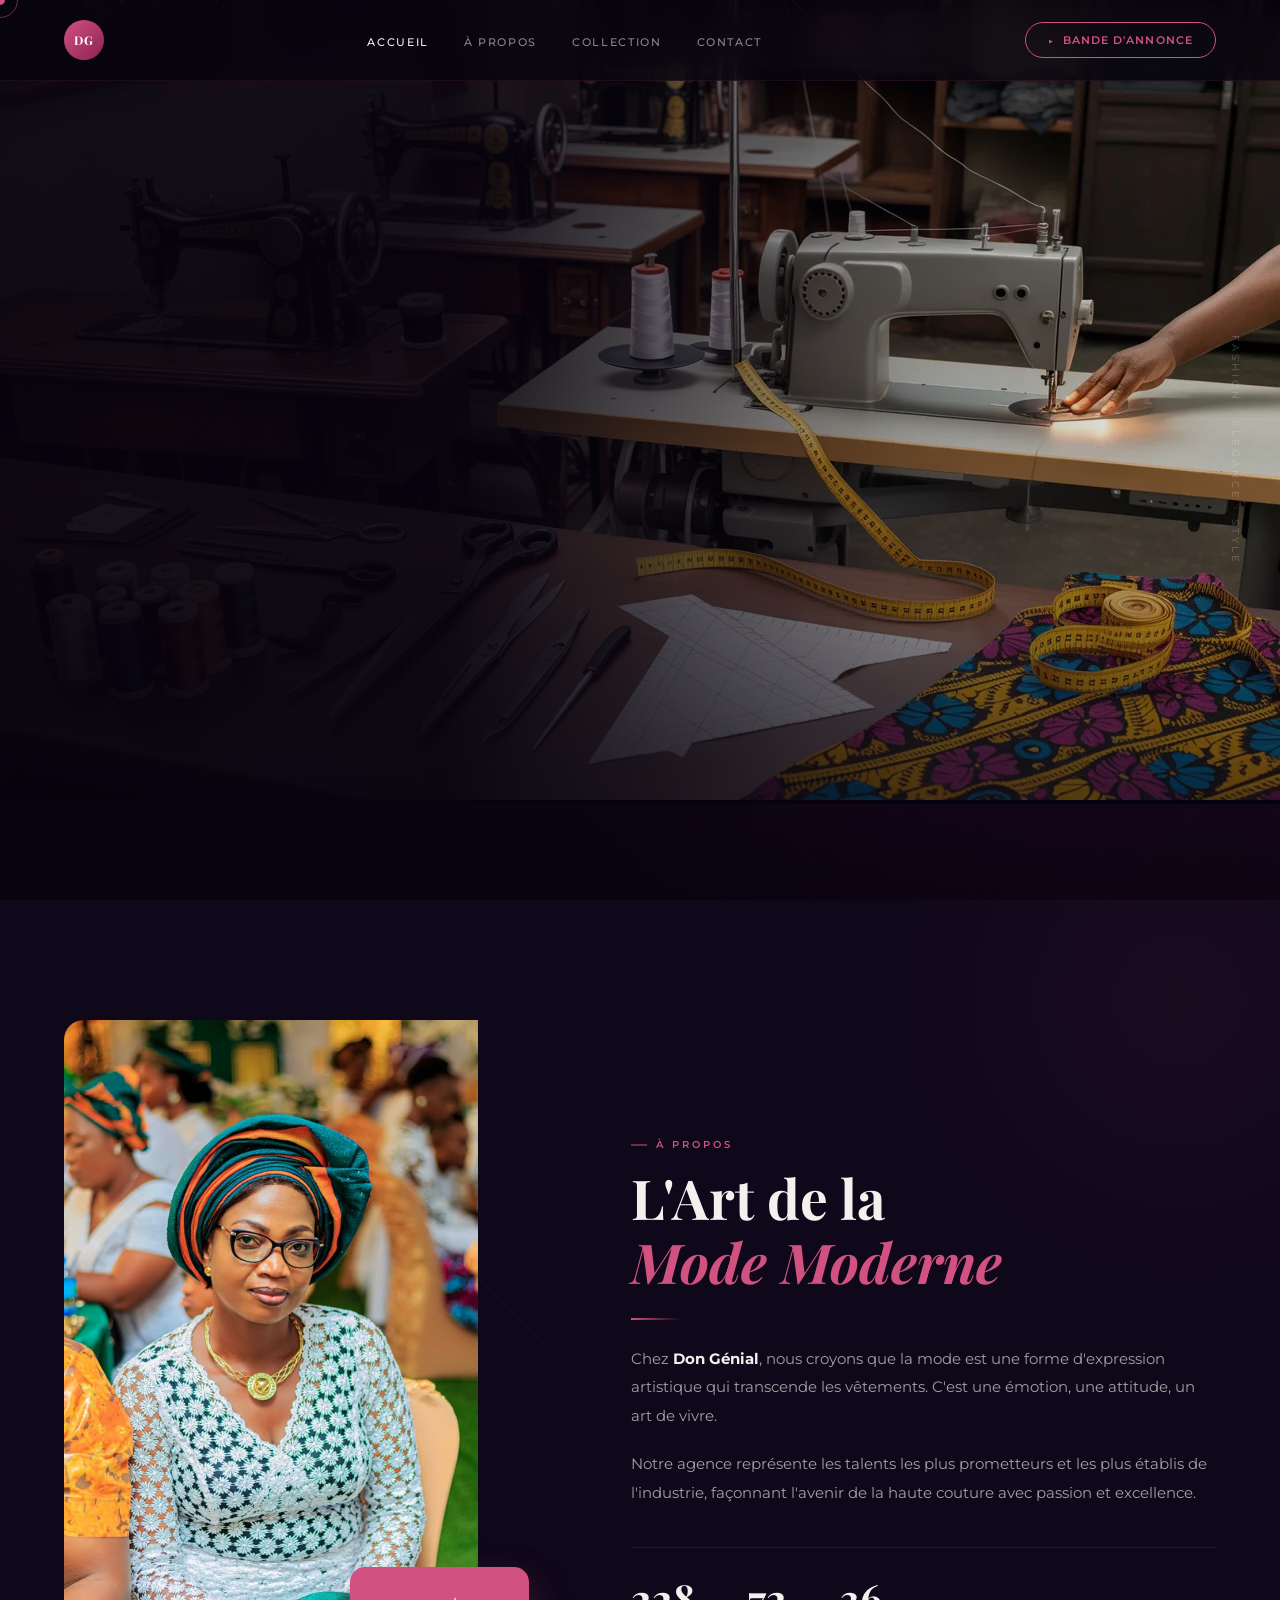
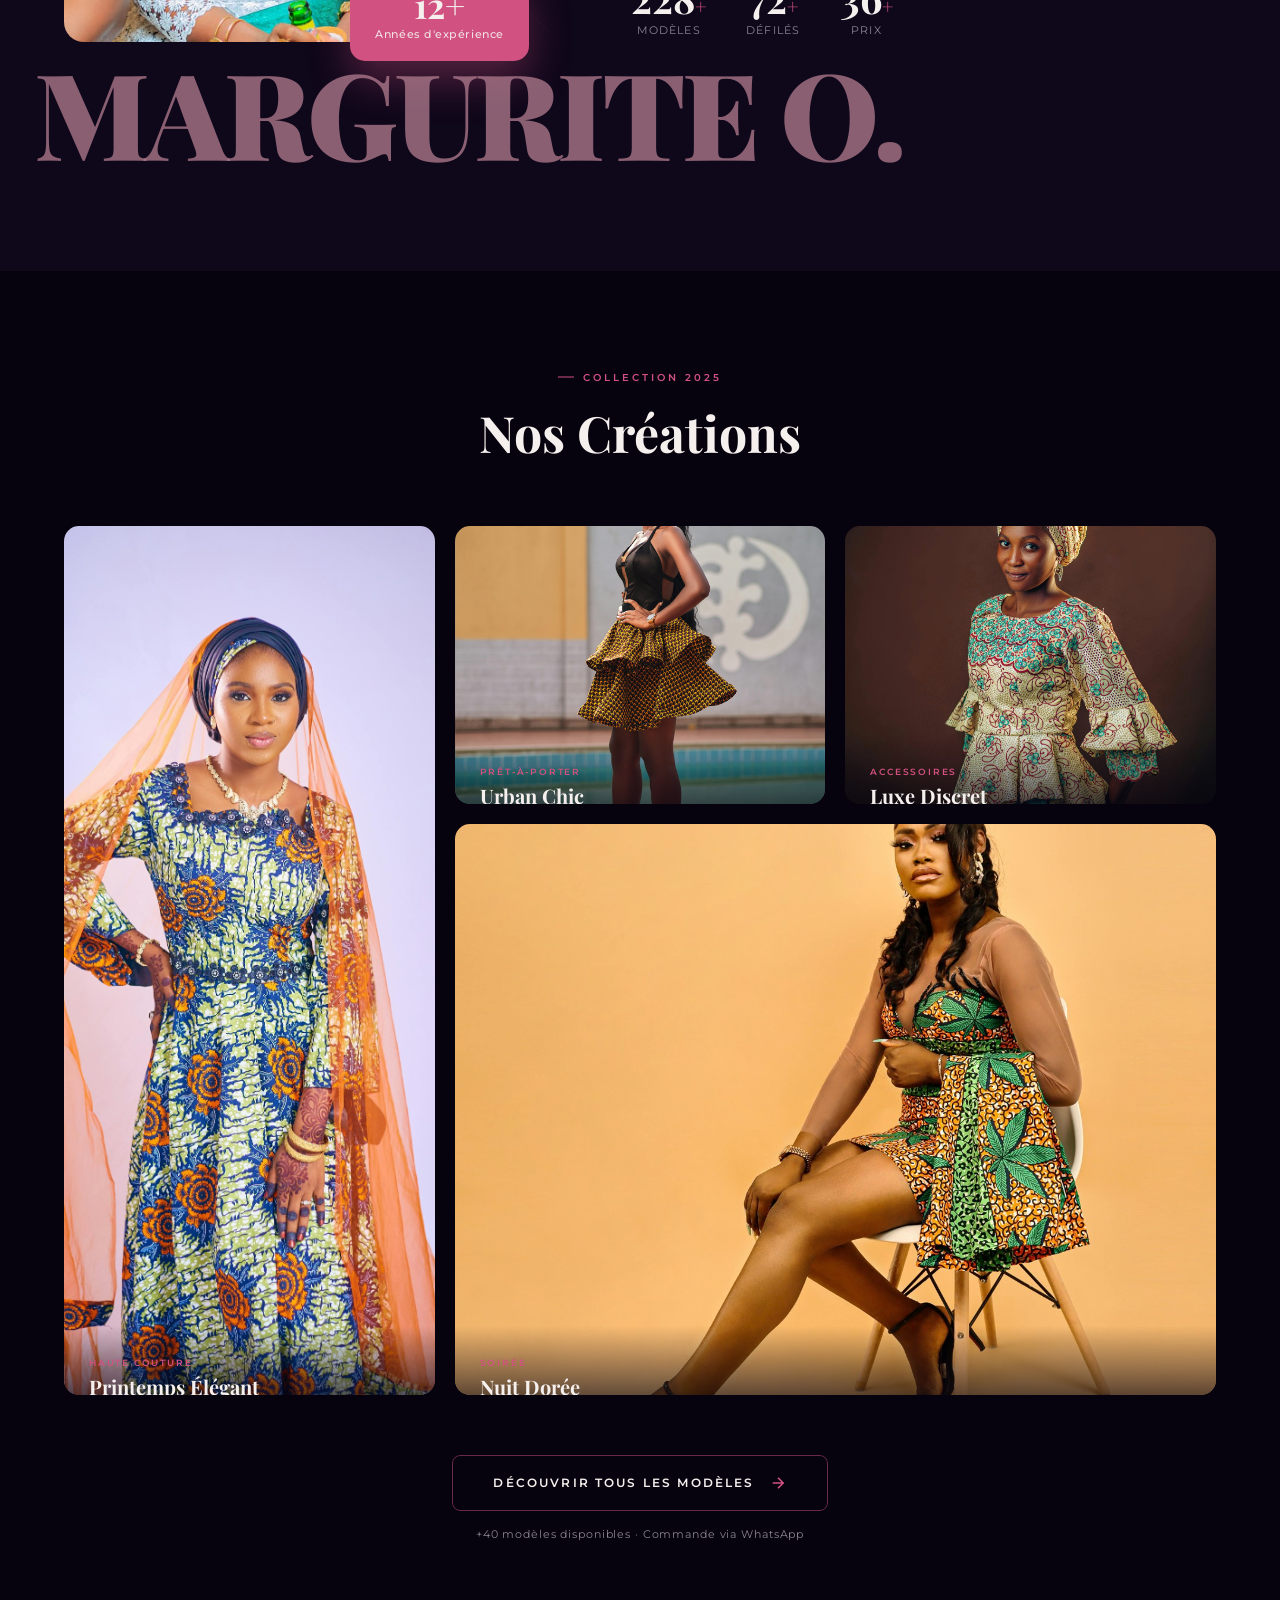
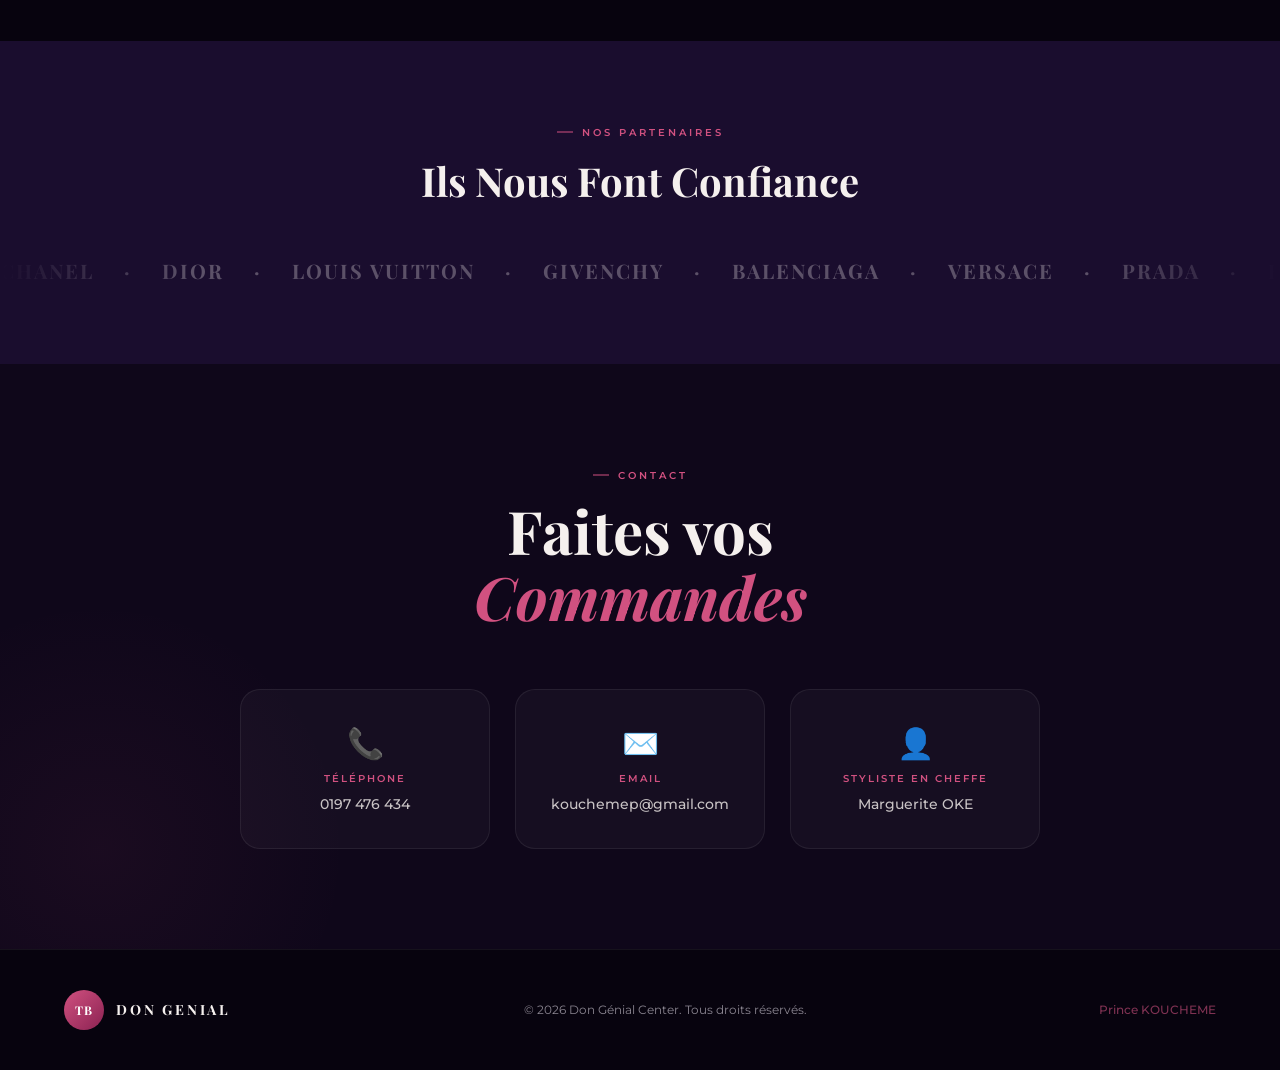
==== commit eb1e5506: "update site" ====
--- a/index.html
+++ b/index.html
@@ -127,7 +127,7 @@
               <span class="badge-label">Années d'expérience</span>
             </div>
           </div>
-          <div class="about-deco-text">DON GENIAL</div>
+          <div class="about-deco-text">MARGURITE O.</div>
         </div>
         <div class="about-content">
           <span class="section-label">À PROPOS</span>
--- a/css/style.css
+++ b/css/style.css
@@ -774,7 +774,7 @@
   font-family: var(--font-display);
   font-size: 12rem;
   font-weight: 900;
-  color: rgba(209, 81, 128, 0.04);
+  color: rgba(173, 121, 140, 0.779);
   letter-spacing: -0.03em;
   user-select: none;
   white-space: nowrap;
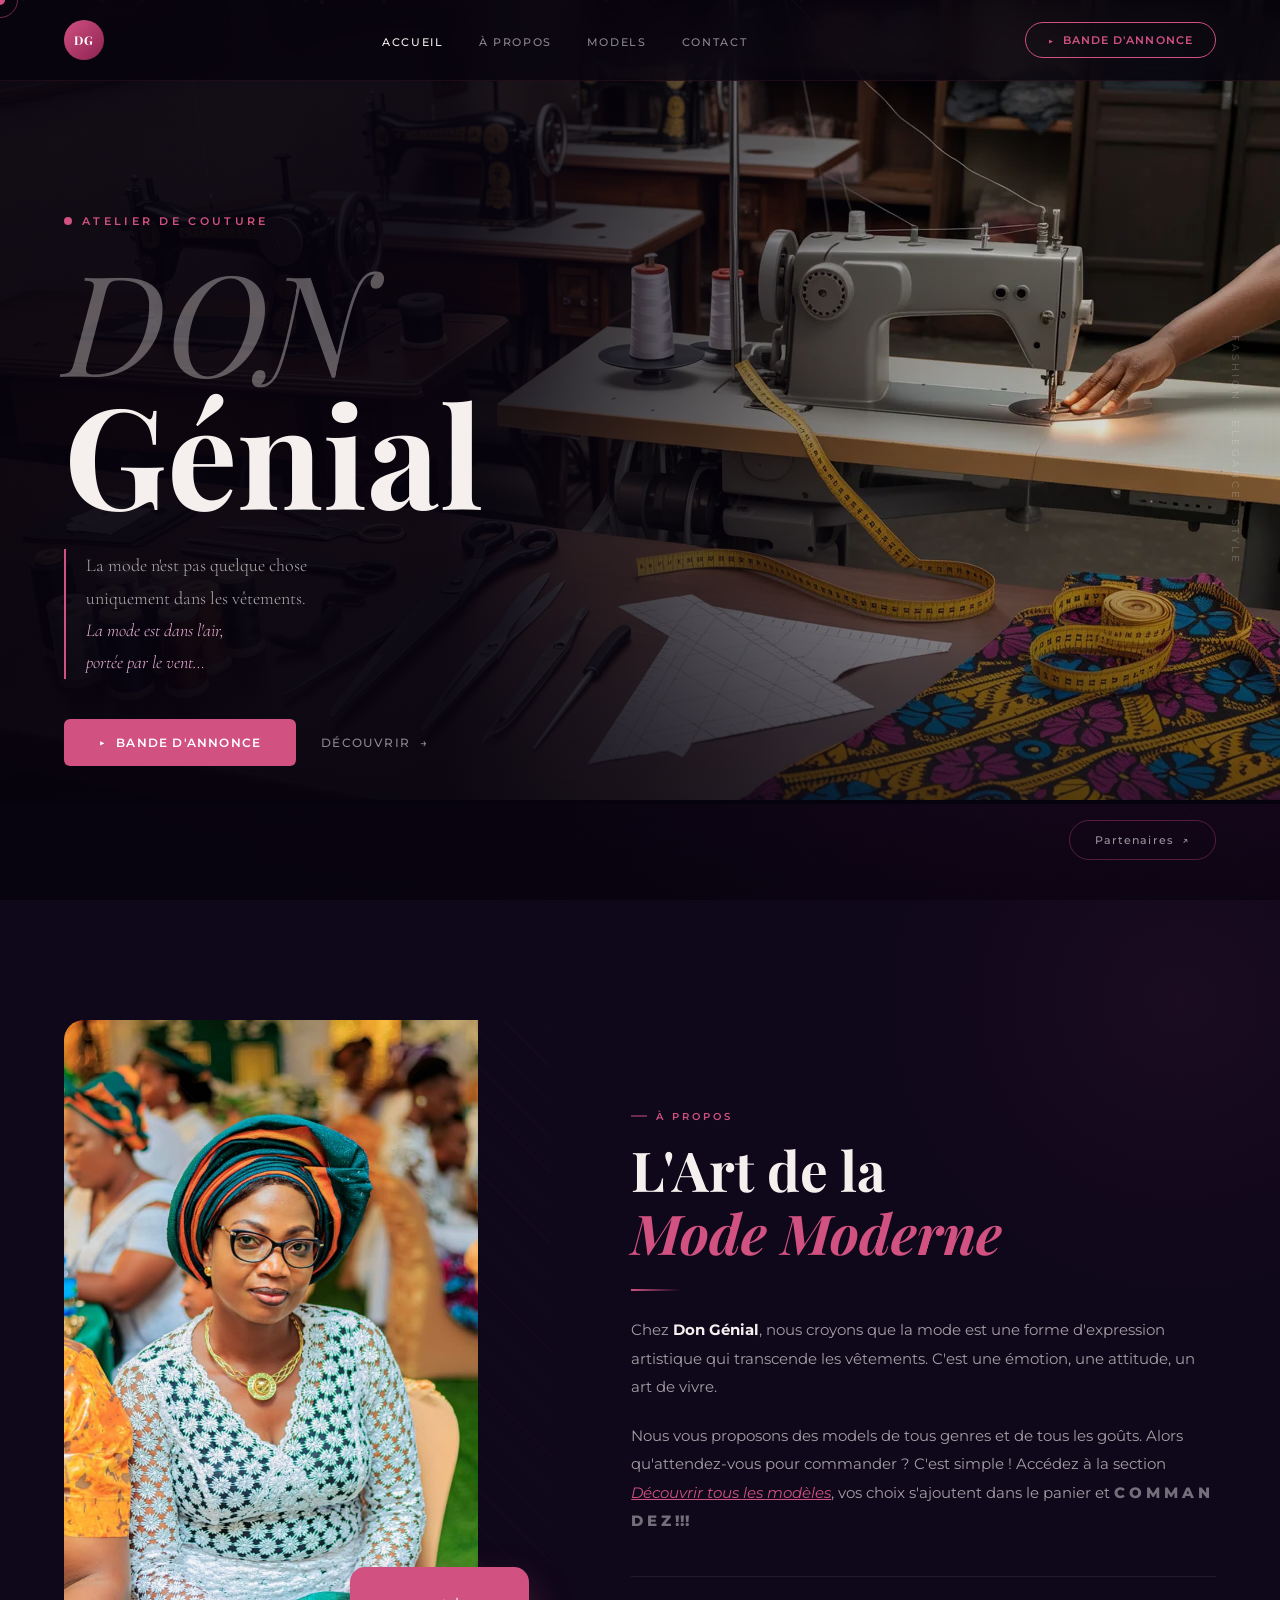
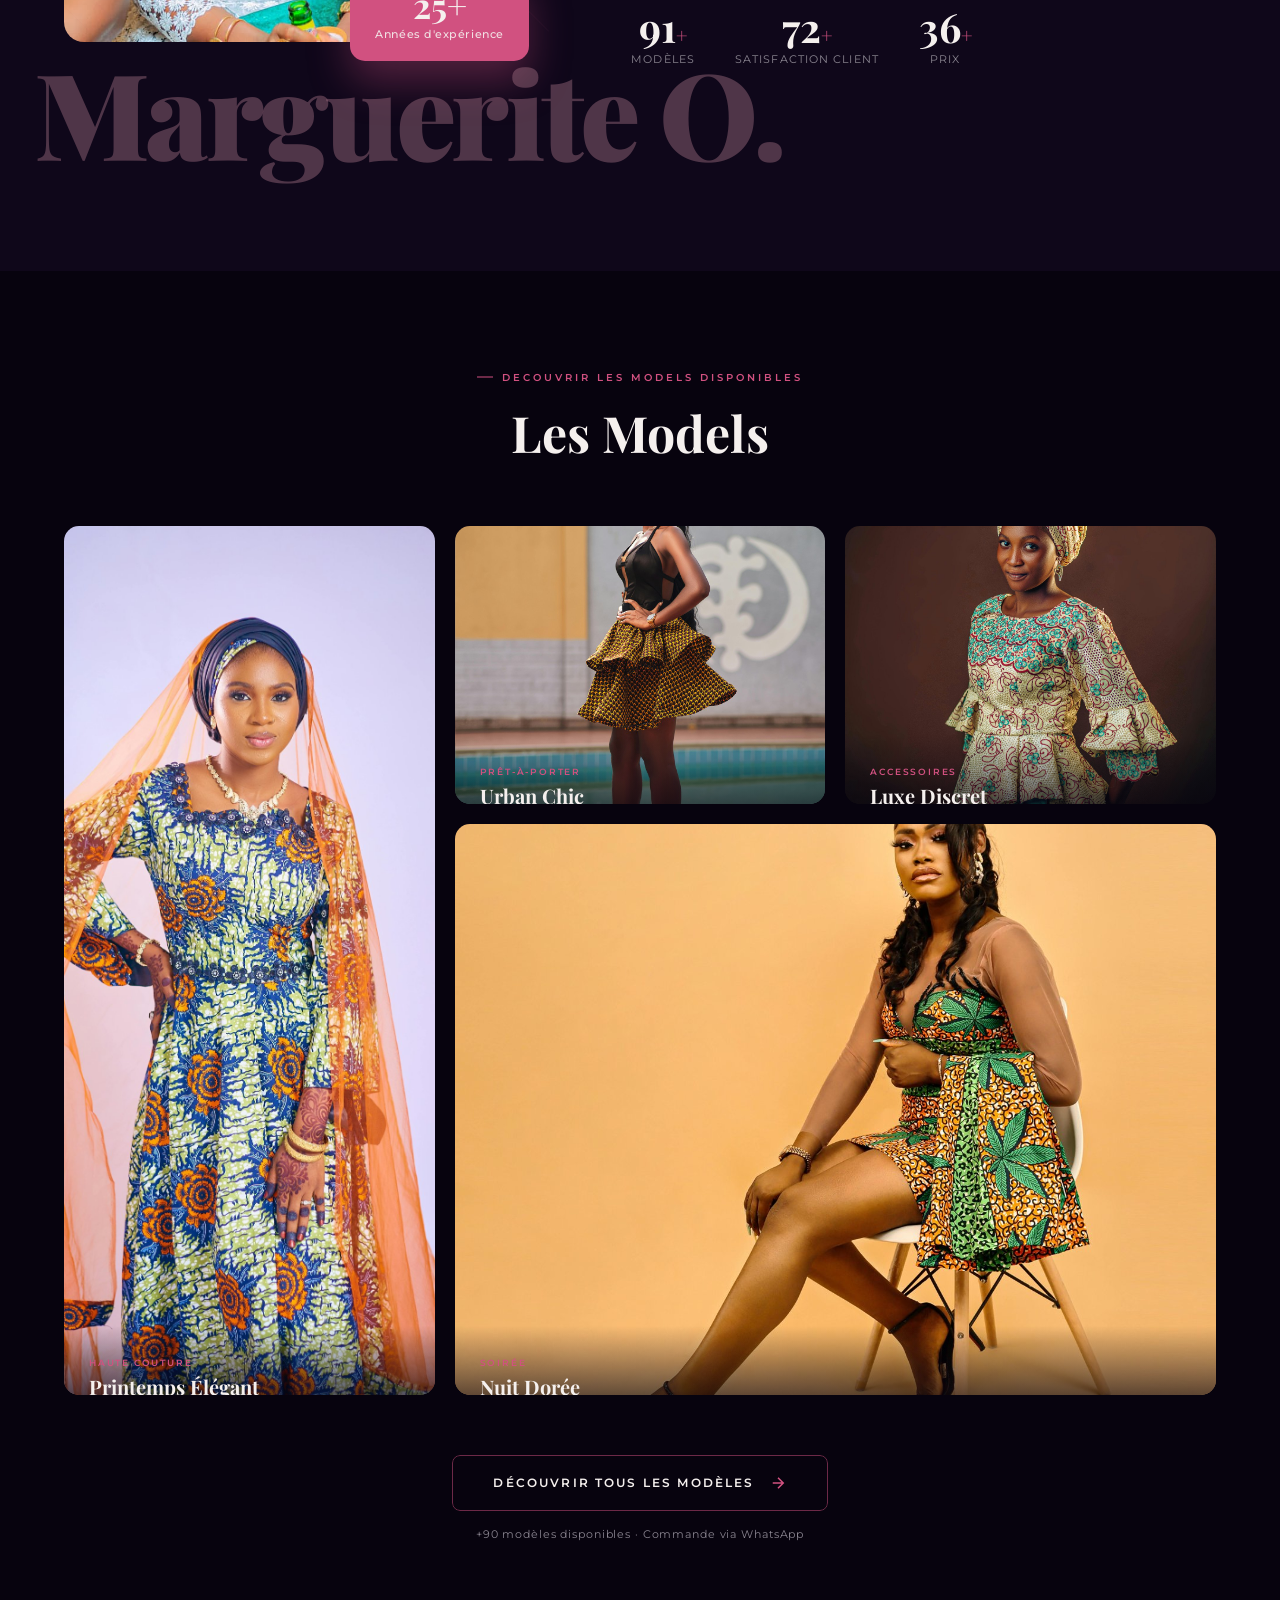
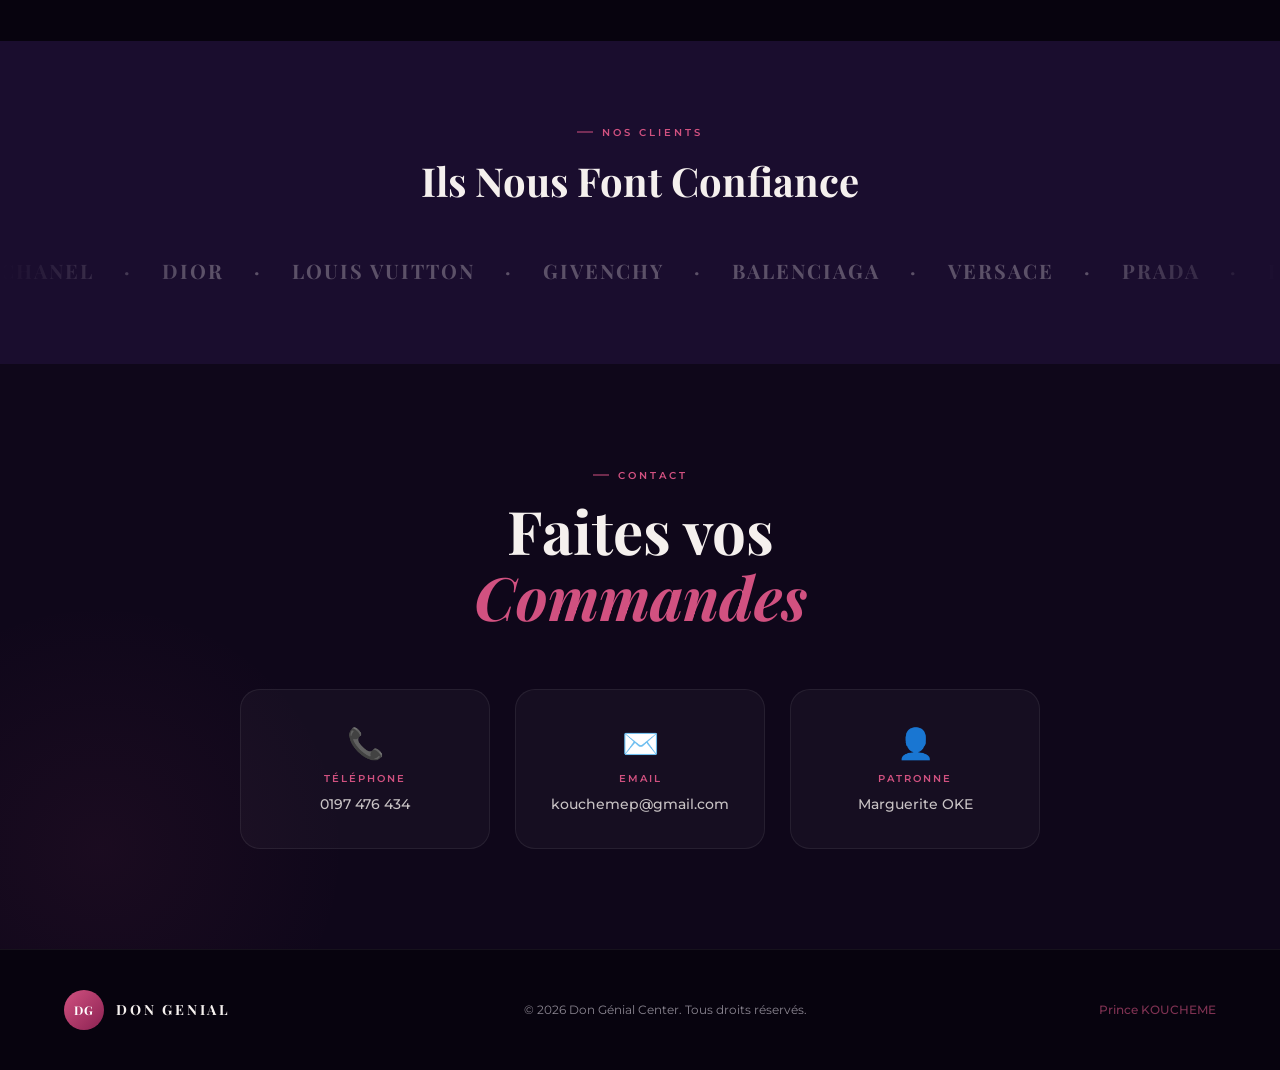
==== commit f43527e8: "message" ====
--- a/index.html
+++ b/index.html
@@ -1,15 +1,17 @@
-<!DOCTYPE html>
+<!doctype html>
 <html lang="fr">
   <head>
     <meta charset="UTF-8" />
     <meta name="viewport" content="width=device-width, initial-scale=1.0" />
     <title>DON GENIAL — Atelier de couture</title>
-    <link rel="preconnect" href="https://fonts.googleapis.com">
-    <link href="https://fonts.googleapis.com/css2?family=Playfair+Display:ital,wght@0,400;0,700;0,900;1,400;1,700&family=Montserrat:wght@200;300;400;500;600;700&family=Cormorant+Garamond:ital,wght@0,300;0,400;1,300;1,400&display=swap" rel="stylesheet">
+    <link rel="preconnect" href="https://fonts.googleapis.com" />
+    <link
+      href="https://fonts.googleapis.com/css2?family=Playfair+Display:ital,wght@0,400;0,700;0,900;1,400;1,700&family=Montserrat:wght@200;300;400;500;600;700&family=Cormorant+Garamond:ital,wght@0,300;0,400;1,300;1,400&display=swap"
+      rel="stylesheet"
+    />
     <link rel="stylesheet" href="css/style.css" />
   </head>
   <body>
-
     <!-- PRELOADER -->
     <div class="preloader" id="preloader">
       <div class="preloader-inner">
@@ -34,7 +36,7 @@
       <ul class="nav-links">
         <li><a href="#hero" class="nav-link">Accueil</a></li>
         <li><a href="#about" class="nav-link">À propos</a></li>
-        <li><a href="#collection" class="nav-link">Collection</a></li>
+        <li><a href="#collection" class="nav-link">Models</a></li>
         <li><a href="#contact" class="nav-link">Contact</a></li>
       </ul>
       <div class="nav-cta">
@@ -56,7 +58,11 @@
         <li><a href="#about" class="mob-link">À propos</a></li>
         <li><a href="#collection" class="mob-link">Collection</a></li>
         <li><a href="#contact" class="mob-link">Contact</a></li>
-        <li><a href="#trailer" class="mob-link" id="openTrailerMob">Bande d'annonce</a></li>
+        <li>
+          <a href="#trailer" class="mob-link" id="openTrailerMob"
+            >Bande d'annonce</a
+          >
+        </li>
       </ul>
       <p class="mob-contact">0154110930 · kouchemep@gmail.com</p>
     </div>
@@ -67,7 +73,8 @@
         <div class="hero-gradient"></div>
         <div class="hero-particles" id="particles"></div>
         <!-- IMAGE PLACEHOLDER - remplacez src par votre cover.jpg -->
-        <div class="hero-img-container"> <img src="./images/cover.webp" alt="">
+        <div class="hero-img-container">
+          <img src="./images/cover.webp" alt="" />
           <div class="hero-img-placeholder">
             <div class="placeholder-pattern"></div>
             <span class="placeholder-text"></span>
@@ -85,9 +92,9 @@
           <span class="title-line accent-line">Génial</span>
         </h1>
         <p class="hero-quote reveal-up delay-3">
-          La mode n'est pas quelque chose<br>
-          uniquement dans les vêtements.<br>
-          <em>La mode est dans l'air,<br>portée par le vent…</em>
+          La mode n'est pas quelque chose<br />
+          uniquement dans les vêtements.<br />
+          <em>La mode est dans l'air,<br />portée par le vent…</em>
         </p>
         <div class="hero-actions reveal-up delay-4">
           <button class="btn-primary" id="openTrailerBtn">
@@ -106,7 +113,6 @@
         <div class="side-text">FASHION · ELEGANCE · STYLE</div>
       </div>
 
-
       <!-- Floating Partner Button -->
       <a href="#partenaires" class="float-partner reveal-up delay-5">
         <span>Partenaires</span>
@@ -120,38 +126,49 @@
         <div class="about-visual">
           <div class="about-img-wrap">
             <div class="about-img-placeholder">
-              <img src="./images/Mum.jpeg" alt="">
+              <img src="./images/Mum.jpeg" alt="" />
             </div>
             <div class="about-badge">
-              <span class="badge-num">12+</span>
+              <span class="badge-num">25+</span>
               <span class="badge-label">Années d'expérience</span>
             </div>
           </div>
-          <div class="about-deco-text">MARGURITE O.</div>
+          <div class="about-deco-text">Marguerite O.</div>
         </div>
         <div class="about-content">
           <span class="section-label">À PROPOS</span>
-          <h2 class="about-title">
-            L'Art de la<br><em>Mode Moderne</em>
-          </h2>
+          <h2 class="about-title">L'Art de la<br /><em>Mode Moderne</em></h2>
           <div class="about-separator"></div>
           <p class="about-text">
-            Chez <strong>Don Génial</strong>, nous croyons que la mode est une forme d'expression 
-            artistique qui transcende les vêtements. C'est une émotion, une attitude, 
-            un art de vivre.
+            Chez <strong>Don Génial</strong>, nous croyons que la mode est une
+            forme d'expression artistique qui transcende les vêtements. C'est
+            une émotion, une attitude, un art de vivre.
           </p>
           <p class="about-text">
-            Notre agence représente les talents les plus prometteurs et les plus établis 
-            de l'industrie, façonnant l'avenir de la haute couture avec passion et excellence.
+            Nous vous proposons des models de tous genres et de tous les goûts.
+            Alors qu'attendez-vous pour commander ? C'est simple ! Accédez à la
+            section
+            <a
+              href="models.html"
+              style="
+                font-style: italic;
+                text-decoration: underline;
+                color: #d15180;
+              "
+              >Découvrir tous les modèles</a
+            >, vos choix s'ajoutent dans le panier et
+            <span style="color: rgba(255, 255, 255, 0.418); font-weight: 800">
+              C O M M A N D E Z !!!</span
+            >
           </p>
           <div class="about-stats">
             <div class="stat">
-              <span class="stat-num" data-count="250">0</span>
+              <span class="stat-num" data-count="100">0</span>
               <span class="stat-label">Modèles</span>
             </div>
             <div class="stat">
               <span class="stat-num" data-count="80">0</span>
-              <span class="stat-label">Défilés</span>
+              <span class="stat-label">Satisfaction Client</span>
             </div>
             <div class="stat">
               <span class="stat-num" data-count="40">0</span>
@@ -165,12 +182,14 @@
     <!-- COLLECTION SECTION -->
     <section class="collection" id="collection">
       <div class="collection-header">
-        <span class="section-label">COLLECTION 2025</span>
-        <h2 class="collection-title">Nos Créations</h2>
+        <span class="section-label">DECOUVRIR LES MODELS DISPONIBLES</span>
+        <h2 class="collection-title">Les Models</h2>
       </div>
       <div class="collection-grid">
         <div class="col-card col-card--large">
-          <div class="col-card-img col-card-img--1"><img src="./images/ModeAfricaine/Web_Optimized/" alt=""></div>
+          <div class="col-card-img col-card-img--1">
+            <img src="./images/ModeAfricaine/Web_Optimized/" alt="" />
+          </div>
           <div class="col-card-info">
             <span class="col-tag">Haute Couture</span>
             <h3>Printemps Élégant</h3>
@@ -204,38 +223,43 @@
           <span class="btn-models-inner">
             <span class="btn-models-text">Découvrir tous les modèles</span>
             <span class="btn-models-icon">
-              <svg width="18" height="18" viewBox="0 0 24 24" fill="none" stroke="currentColor" stroke-width="2"><path d="M5 12h14M12 5l7 7-7 7"/></svg>
+              <svg
+                width="18"
+                height="18"
+                viewBox="0 0 24 24"
+                fill="none"
+                stroke="currentColor"
+                stroke-width="2"
+              >
+                <path d="M5 12h14M12 5l7 7-7 7" />
+              </svg>
             </span>
           </span>
           <span class="btn-models-glow"></span>
         </a>
-        <p class="collection-cta-sub">+40 modèles disponibles · Commande via WhatsApp</p>
+        <p class="collection-cta-sub">
+          +90 modèles disponibles · Commande via WhatsApp
+        </p>
       </div>
     </section>
 
     <!-- PARTENAIRES SECTION -->
     <section class="partenaires" id="partenaires">
       <div class="partenaires-inner">
-        <span class="section-label">NOS PARTENAIRES</span>
+        <span class="section-label">NOS CLIENTS</span>
         <h2>Ils Nous Font Confiance</h2>
         <div class="partners-marquee">
           <div class="marquee-track">
-            <span>CHANEL</span><span>·</span>
-            <span>DIOR</span><span>·</span>
-            <span>LOUIS VUITTON</span><span>·</span>
-            <span>GIVENCHY</span><span>·</span>
-            <span>BALENCIAGA</span><span>·</span>
-            <span>VERSACE</span><span>·</span>
-            <span>PRADA</span><span>·</span>
-            <span>HERMÈS</span><span>·</span>
-            <span>CHANEL</span><span>·</span>
-            <span>DIOR</span><span>·</span>
-            <span>LOUIS VUITTON</span><span>·</span>
-            <span>GIVENCHY</span><span>·</span>
-            <span>BALENCIAGA</span><span>·</span>
-            <span>VERSACE</span><span>·</span>
-            <span>PRADA</span><span>·</span>
-            <span>HERMÈS</span><span>·</span>
+            <span>CHANEL</span><span>·</span> <span>DIOR</span><span>·</span>
+            <span>LOUIS VUITTON</span><span>·</span> <span>GIVENCHY</span
+            ><span>·</span> <span>BALENCIAGA</span><span>·</span>
+            <span>VERSACE</span><span>·</span> <span>PRADA</span><span>·</span>
+            <span>HERMÈS</span><span>·</span> <span>CHANEL</span><span>·</span>
+            <span>DIOR</span><span>·</span> <span>LOUIS VUITTON</span
+            ><span>·</span> <span>GIVENCHY</span><span>·</span>
+            <span>BALENCIAGA</span><span>·</span> <span>VERSACE</span
+            ><span>·</span> <span>PRADA</span><span>·</span> <span>HERMÈS</span
+            ><span>·</span>
           </div>
         </div>
       </div>
@@ -245,9 +269,13 @@
     <section class="contact" id="contact">
       <div class="contact-inner">
         <span class="section-label">CONTACT</span>
-        <h2 class="contact-title">Faites vos<br><em>Commandes</em></h2>
+        <h2 class="contact-title">Faites vos<br /><em>Commandes</em></h2>
         <div class="contact-cards">
-          <a href="https://wa.me/22997476434?text=Bonjour%20je%20suis%20intéressé(e)%20par%20vos%20models" target="_blank" class="contact-card">
+          <a
+            href="https://wa.me/22997476434?text=Bonjour%20je%20suis%20intéressé(e)%20par%20vos%20models"
+            target="_blank"
+            class="contact-card"
+          >
             <div class="cc-icon">📞</div>
             <span class="cc-label">Téléphone</span>
             <span class="cc-value">0197 476 434</span>
@@ -259,7 +287,7 @@
           </a>
           <div class="contact-card">
             <div class="cc-icon">👤</div>
-            <span class="cc-label">STYLISTE EN CHEFFE</span>
+            <span class="cc-label">PATRONNE</span>
             <span class="cc-value">Marguerite OKE</span>
           </div>
         </div>
@@ -270,10 +298,12 @@
     <footer class="footer">
       <div class="footer-inner">
         <div class="footer-logo">
-          <div class="logo-circle"><span>TB</span></div>
+          <div class="logo-circle"><span>DG</span></div>
           <span>DON GENIAL</span>
         </div>
-        <p class="footer-copy">© 2026 Don Génial Center. Tous droits réservés.</p>
+        <p class="footer-copy">
+          © 2026 Don Génial Center. Tous droits réservés.
+        </p>
         <p class="footer-credit">Prince KOUCHEME</p>
       </div>
     </footer>
@@ -296,8 +326,9 @@
           </div>
         </div>
         <p class="modal-news">
-          Pas d'actualités pour le moment. Consultez la section 
-          <a href="#partenaires">Partenaires</a> pour découvrir nos formations et collaborations.
+          Pas d'actualités pour le moment. Consultez la section
+          <a href="#partenaires">Partenaires</a> pour découvrir nos formations
+          et collaborations.
         </p>
       </div>
     </div>
--- a/css/style.css
+++ b/css/style.css
@@ -774,7 +774,7 @@
   font-family: var(--font-display);
   font-size: 12rem;
   font-weight: 900;
-  color: rgba(173, 121, 140, 0.779);
+  color: rgba(173, 121, 140, 0.409);
   letter-spacing: -0.03em;
   user-select: none;
   white-space: nowrap;
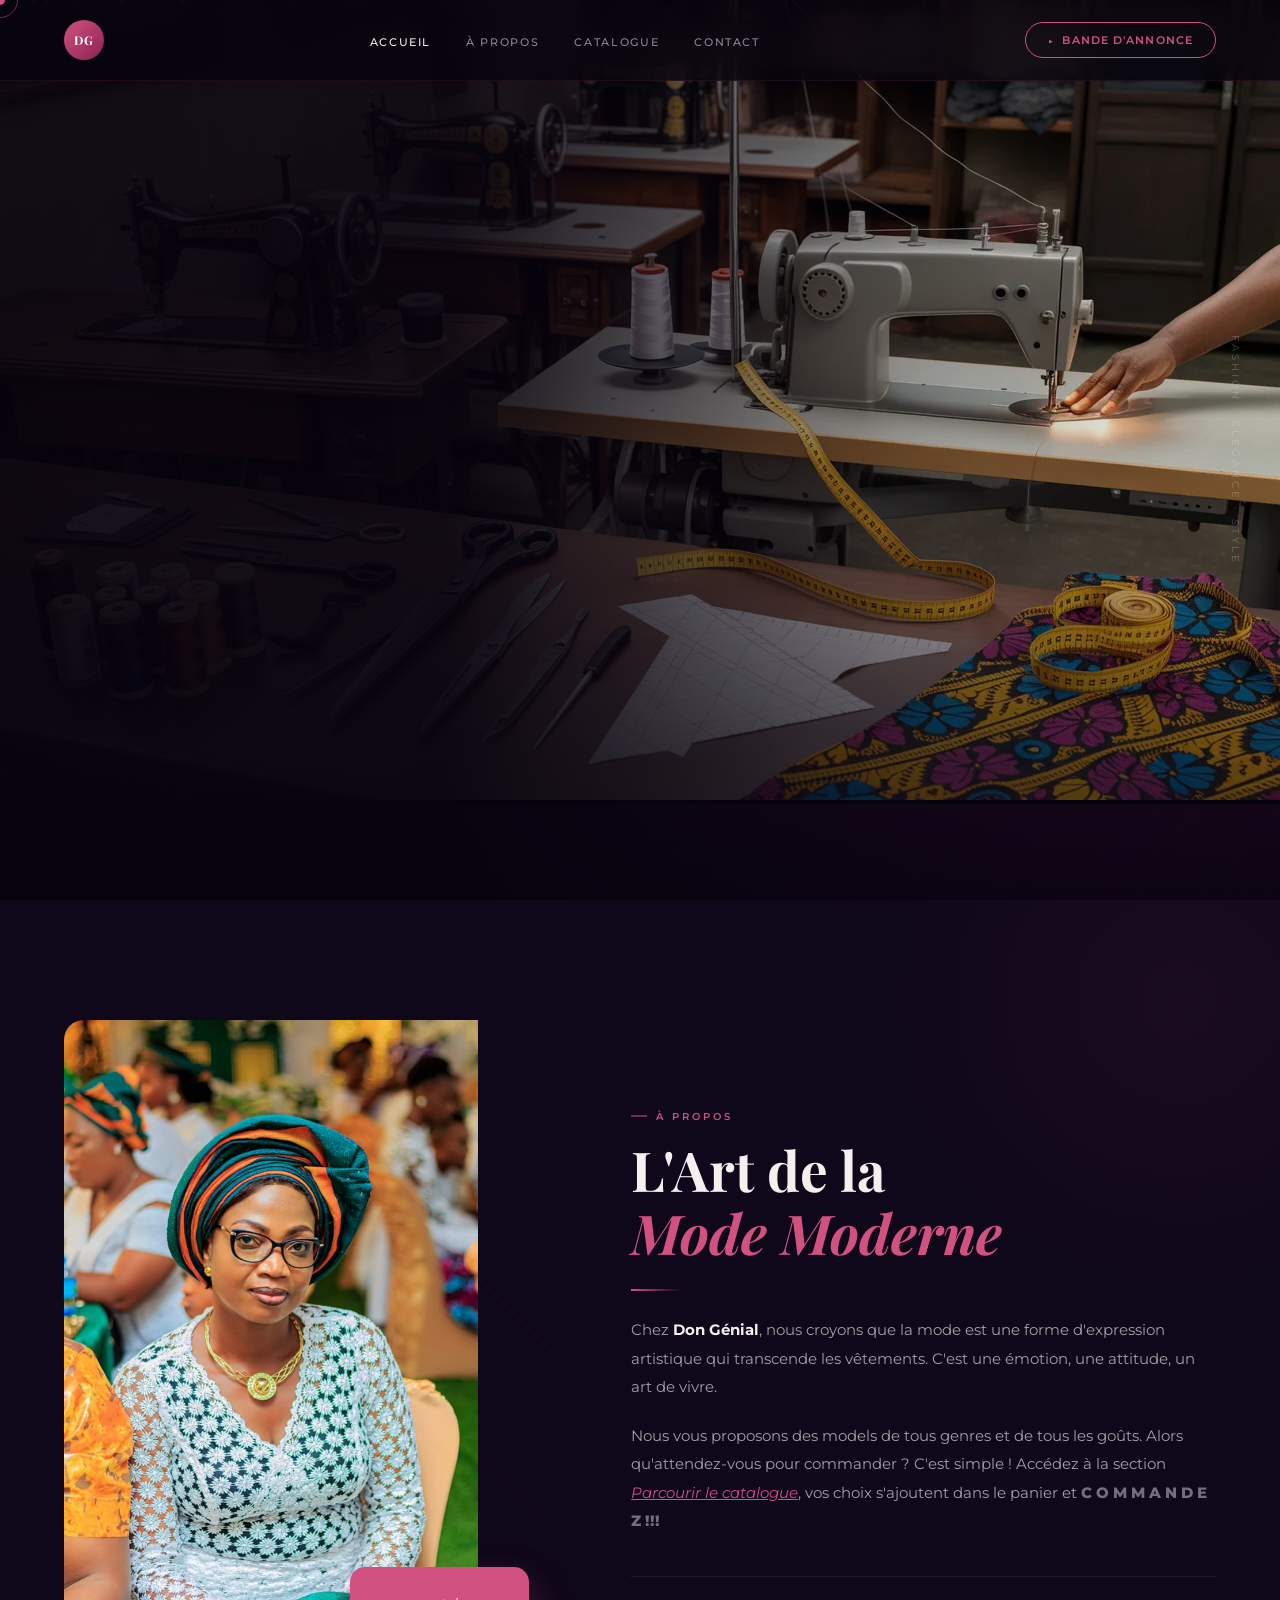
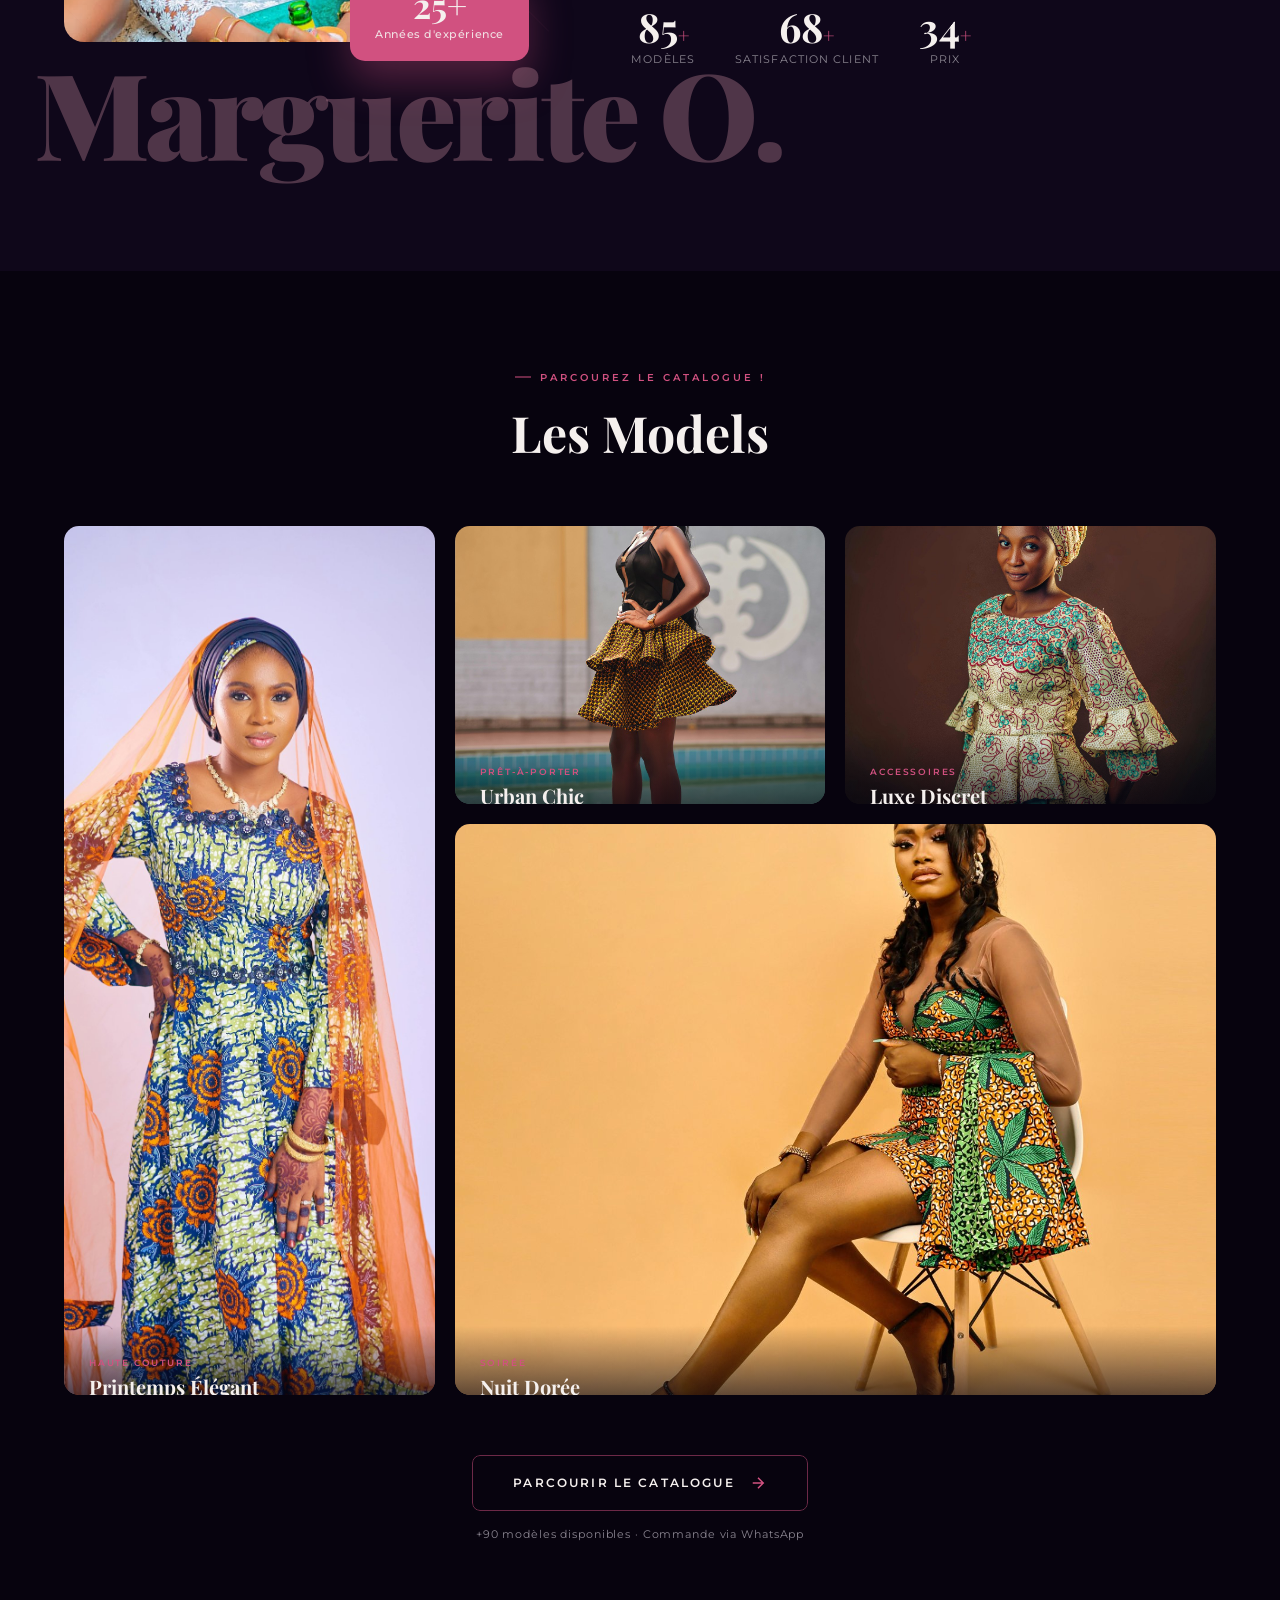
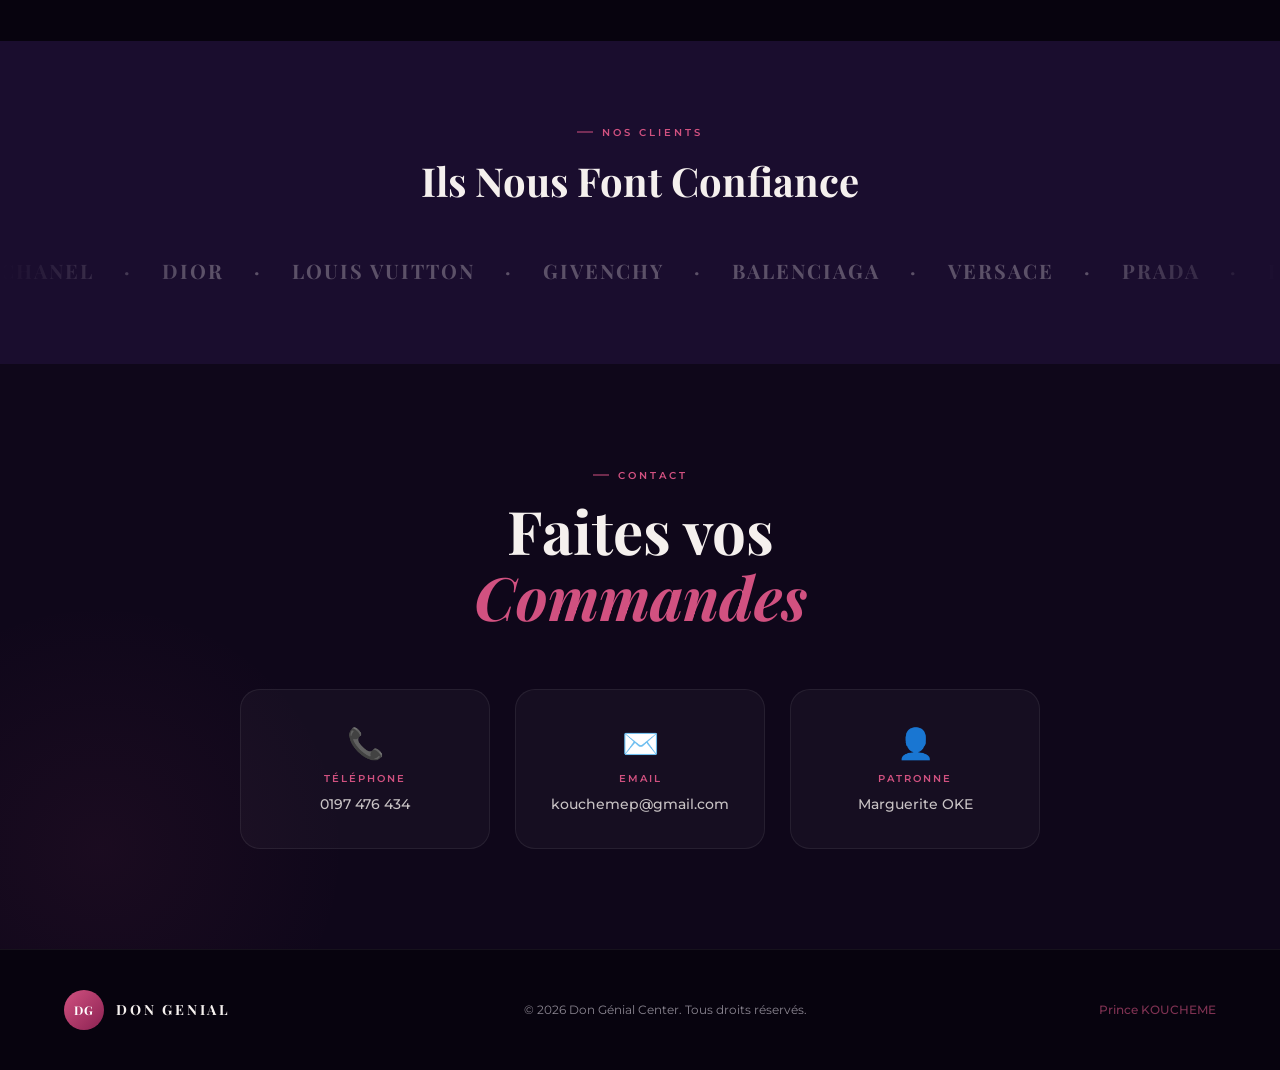
==== commit deb0df92: "message" ====
--- a/index.html
+++ b/index.html
@@ -4,6 +4,7 @@
     <meta charset="UTF-8" />
     <meta name="viewport" content="width=device-width, initial-scale=1.0" />
     <title>DON GENIAL — Atelier de couture</title>
+    <link rel="icon" type="image/png" href="./images/favicon.png">
     <link rel="preconnect" href="https://fonts.googleapis.com" />
     <link
       href="https://fonts.googleapis.com/css2?family=Playfair+Display:ital,wght@0,400;0,700;0,900;1,400;1,700&family=Montserrat:wght@200;300;400;500;600;700&family=Cormorant+Garamond:ital,wght@0,300;0,400;1,300;1,400&display=swap"
@@ -36,7 +37,7 @@
       <ul class="nav-links">
         <li><a href="#hero" class="nav-link">Accueil</a></li>
         <li><a href="#about" class="nav-link">À propos</a></li>
-        <li><a href="#collection" class="nav-link">Models</a></li>
+        <li><a href="#collection" class="nav-link">Catalogue</a></li>
         <li><a href="#contact" class="nav-link">Contact</a></li>
       </ul>
       <div class="nav-cta">
@@ -56,7 +57,7 @@
       <ul>
         <li><a href="#hero" class="mob-link">Accueil</a></li>
         <li><a href="#about" class="mob-link">À propos</a></li>
-        <li><a href="#collection" class="mob-link">Collection</a></li>
+        <li><a href="#collection" class="mob-link">Catalogue</a></li>
         <li><a href="#contact" class="mob-link">Contact</a></li>
         <li>
           <a href="#trailer" class="mob-link" id="openTrailerMob"
@@ -155,7 +156,7 @@
                 text-decoration: underline;
                 color: #d15180;
               "
-              >Découvrir tous les modèles</a
+              >Parcourir le catalogue</a
             >, vos choix s'ajoutent dans le panier et
             <span style="color: rgba(255, 255, 255, 0.418); font-weight: 800">
               C O M M A N D E Z !!!</span
@@ -182,7 +183,7 @@
     <!-- COLLECTION SECTION -->
     <section class="collection" id="collection">
       <div class="collection-header">
-        <span class="section-label">DECOUVRIR LES MODELS DISPONIBLES</span>
+        <span class="section-label">PARCOUREZ LE CATALOGUE !</span>
         <h2 class="collection-title">Les Models</h2>
       </div>
       <div class="collection-grid">
@@ -221,7 +222,7 @@
       <div class="collection-cta">
         <a href="models.html" class="btn-models">
           <span class="btn-models-inner">
-            <span class="btn-models-text">Découvrir tous les modèles</span>
+            <span class="btn-models-text">Parcourir le catalogue</span>
             <span class="btn-models-icon">
               <svg
                 width="18"
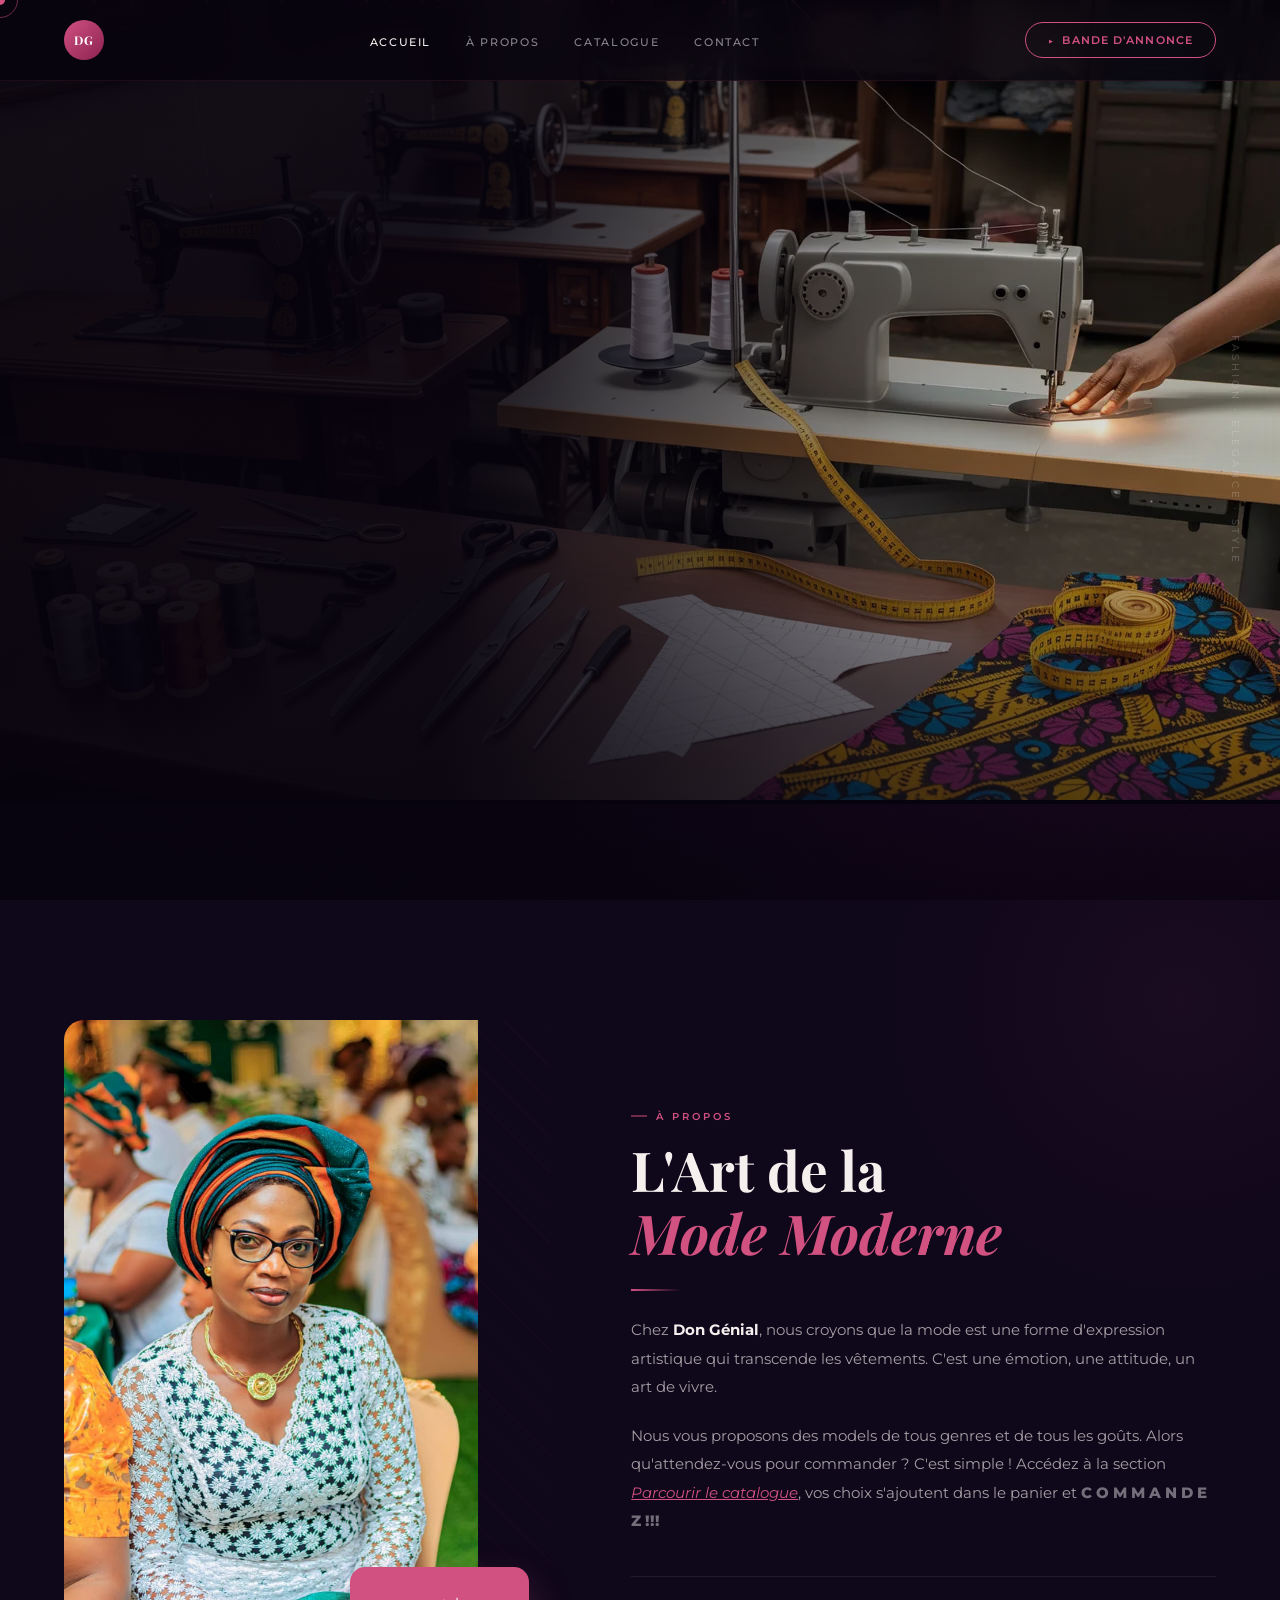
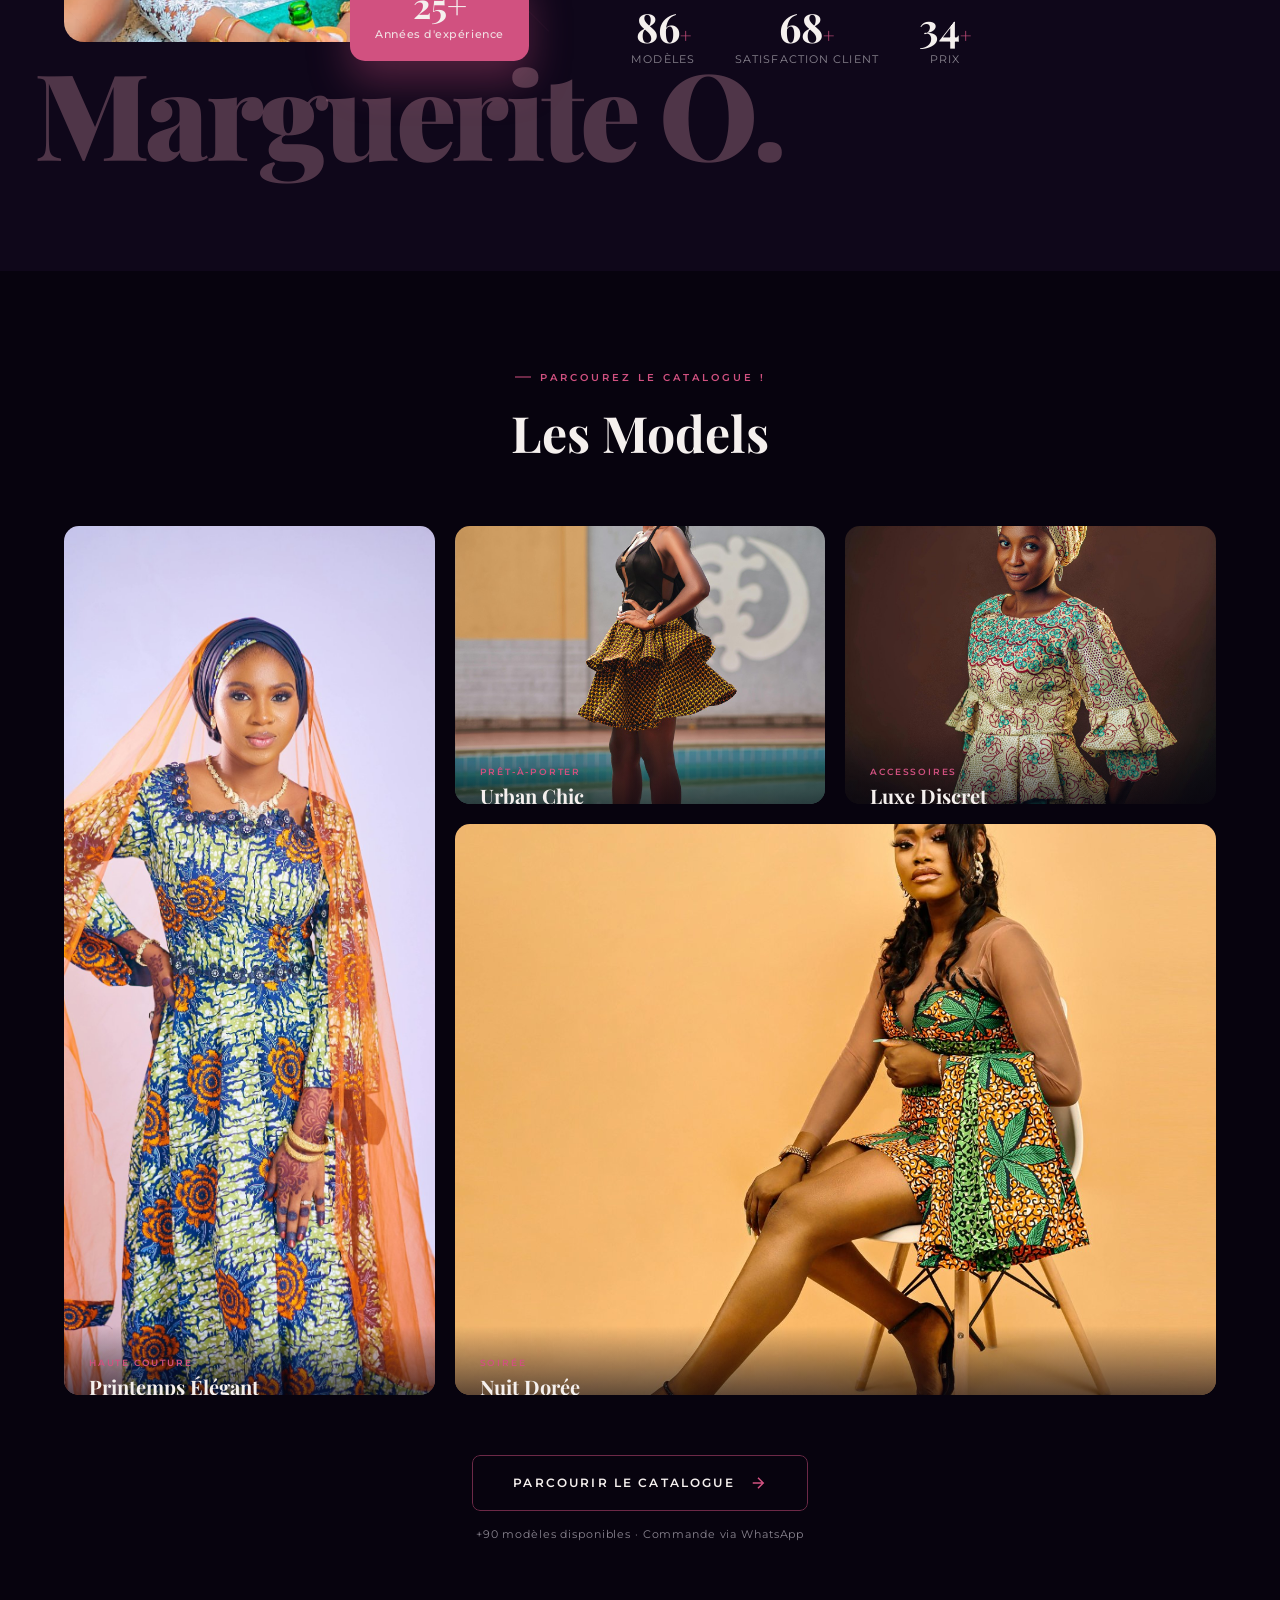
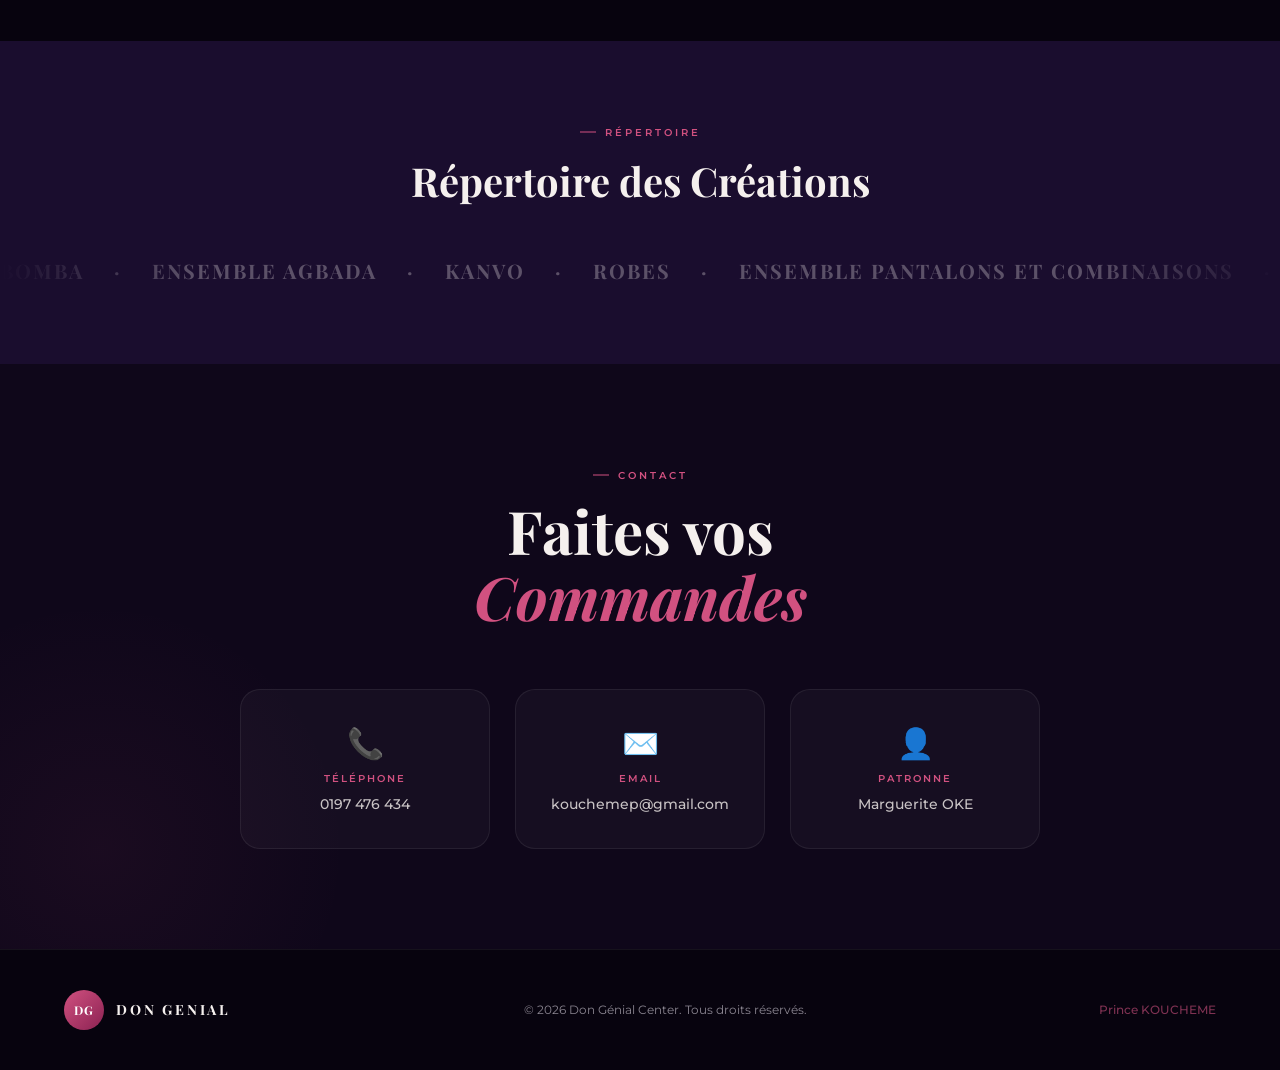
==== commit 43745e5d: "message" ====
--- a/index.html
+++ b/index.html
@@ -247,19 +247,19 @@
     <!-- PARTENAIRES SECTION -->
     <section class="partenaires" id="partenaires">
       <div class="partenaires-inner">
-        <span class="section-label">NOS CLIENTS</span>
-        <h2>Ils Nous Font Confiance</h2>
+        <span class="section-label">Répertoire</span>
+        <h2>Répertoire des Créations</h2>
         <div class="partners-marquee">
           <div class="marquee-track">
-            <span>CHANEL</span><span>·</span> <span>DIOR</span><span>·</span>
-            <span>LOUIS VUITTON</span><span>·</span> <span>GIVENCHY</span
-            ><span>·</span> <span>BALENCIAGA</span><span>·</span>
-            <span>VERSACE</span><span>·</span> <span>PRADA</span><span>·</span>
-            <span>HERMÈS</span><span>·</span> <span>CHANEL</span><span>·</span>
-            <span>DIOR</span><span>·</span> <span>LOUIS VUITTON</span
-            ><span>·</span> <span>GIVENCHY</span><span>·</span>
-            <span>BALENCIAGA</span><span>·</span> <span>VERSACE</span
-            ><span>·</span> <span>PRADA</span><span>·</span> <span>HERMÈS</span
+            <span>BOMBA</span><span>·</span> <span>ENSEMBLE AGBADA</span><span>·</span>
+            <span>KANVO</span><span>·</span> <span>ROBES</span
+            ><span>·</span> <span>ENSEMBLE PANTALONS ET COMBINAISONS</span><span>·</span>
+            <span>BOUBOU</span><span>·</span> <span>ROBE DE MARIEE</span><span>·</span>
+            <span>ENSEMBLE TAILLE BASSE</span><span>·</span> <span>CUSTOMISATION</span><span>·</span>
+            <span>SOUTANES</span><span>·</span> <span>ROBES</span
+            ><span>·</span> <span>BOUBOU</span><span>·</span>
+            <span>AJUSTEMENTS</span><span>·</span> <span>TENUES DE NUIT</span
+            ><span>·</span> <span>KANVO</span><span>·</span> <span>SOUTANES</span
             ><span>·</span>
           </div>
         </div>
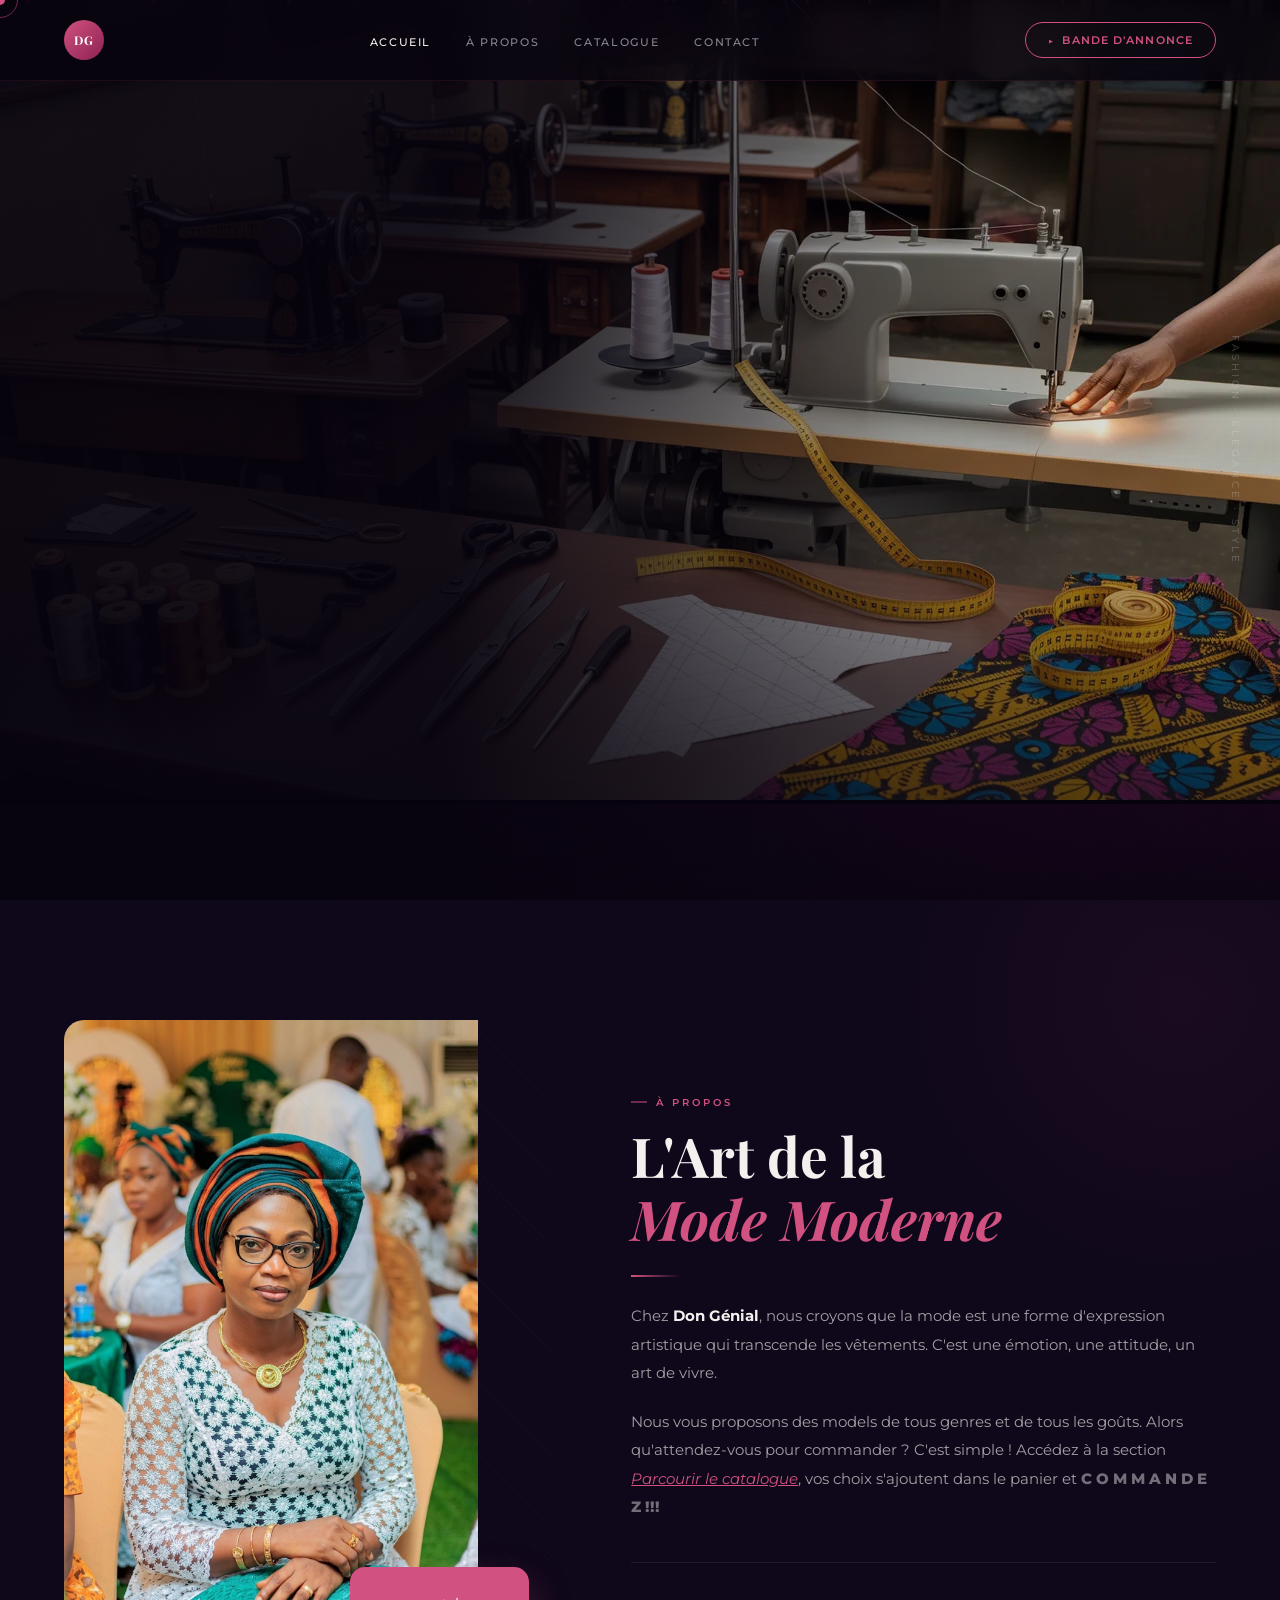
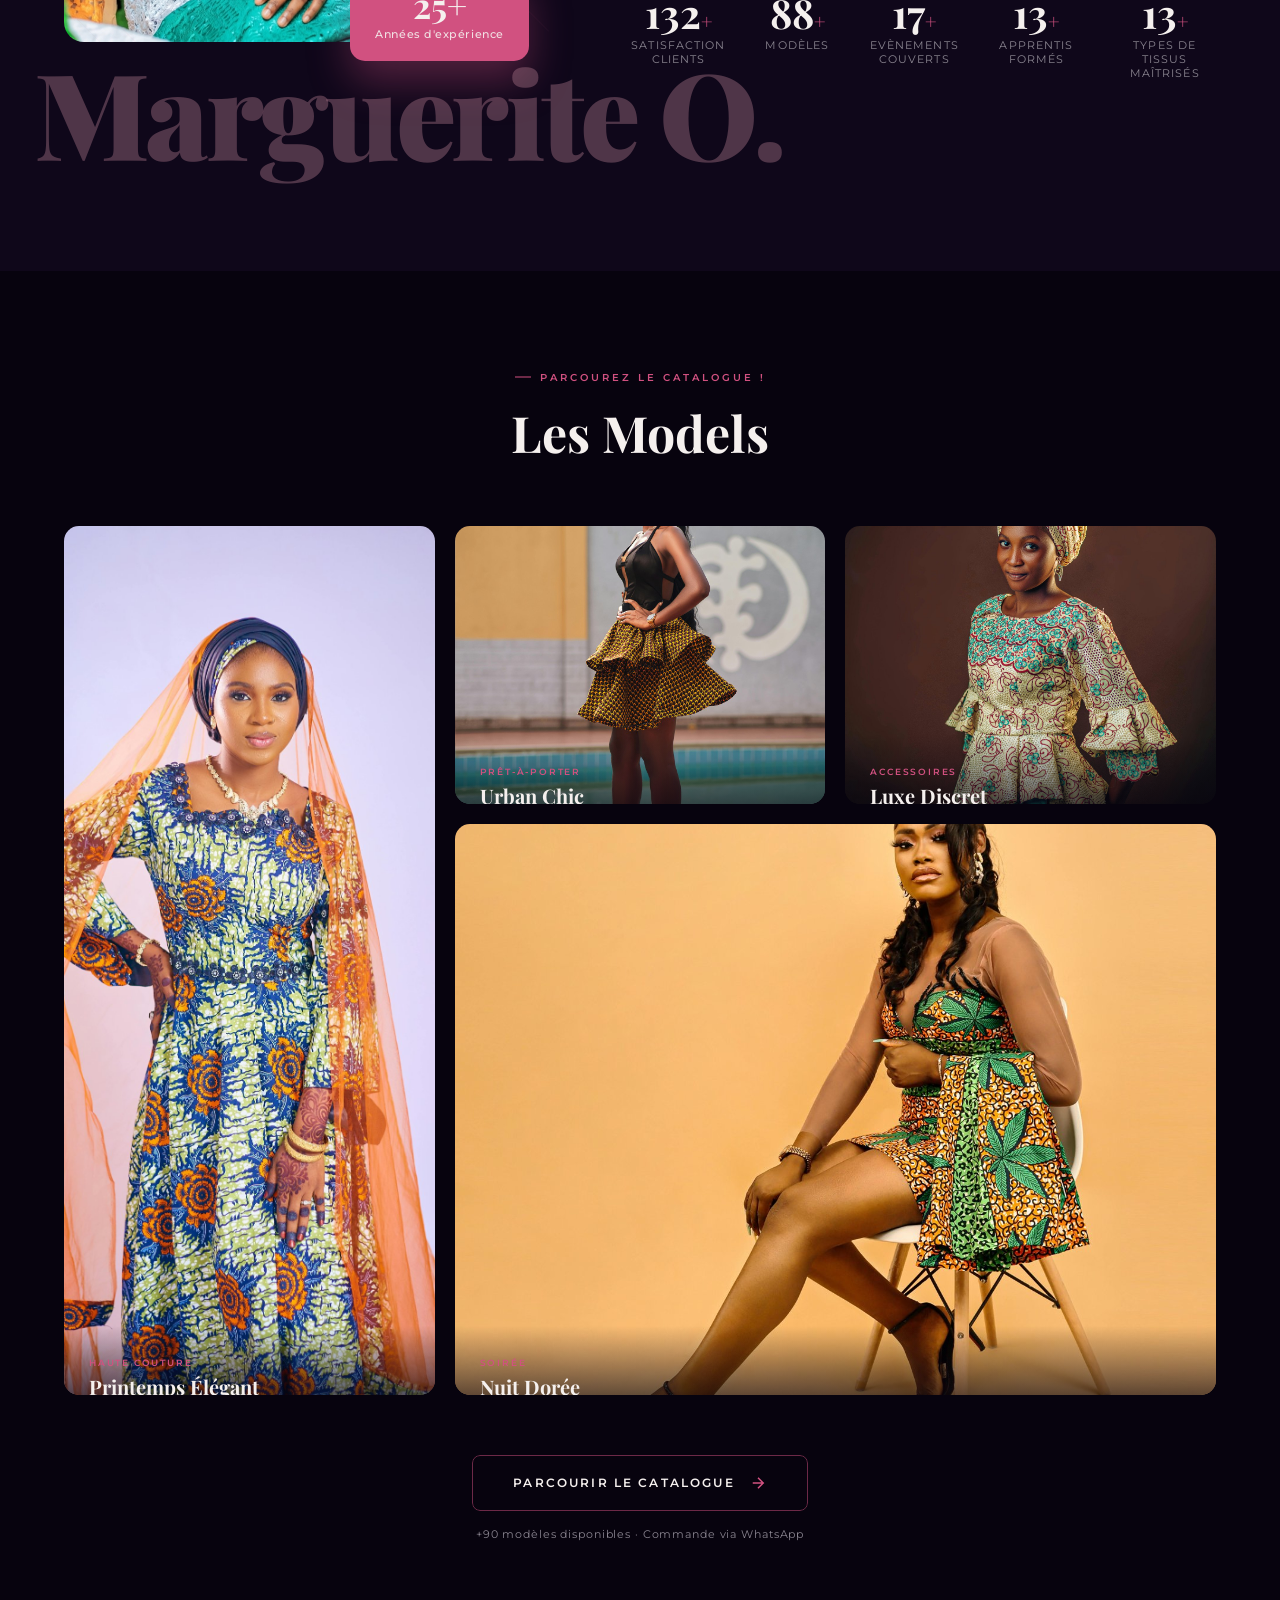
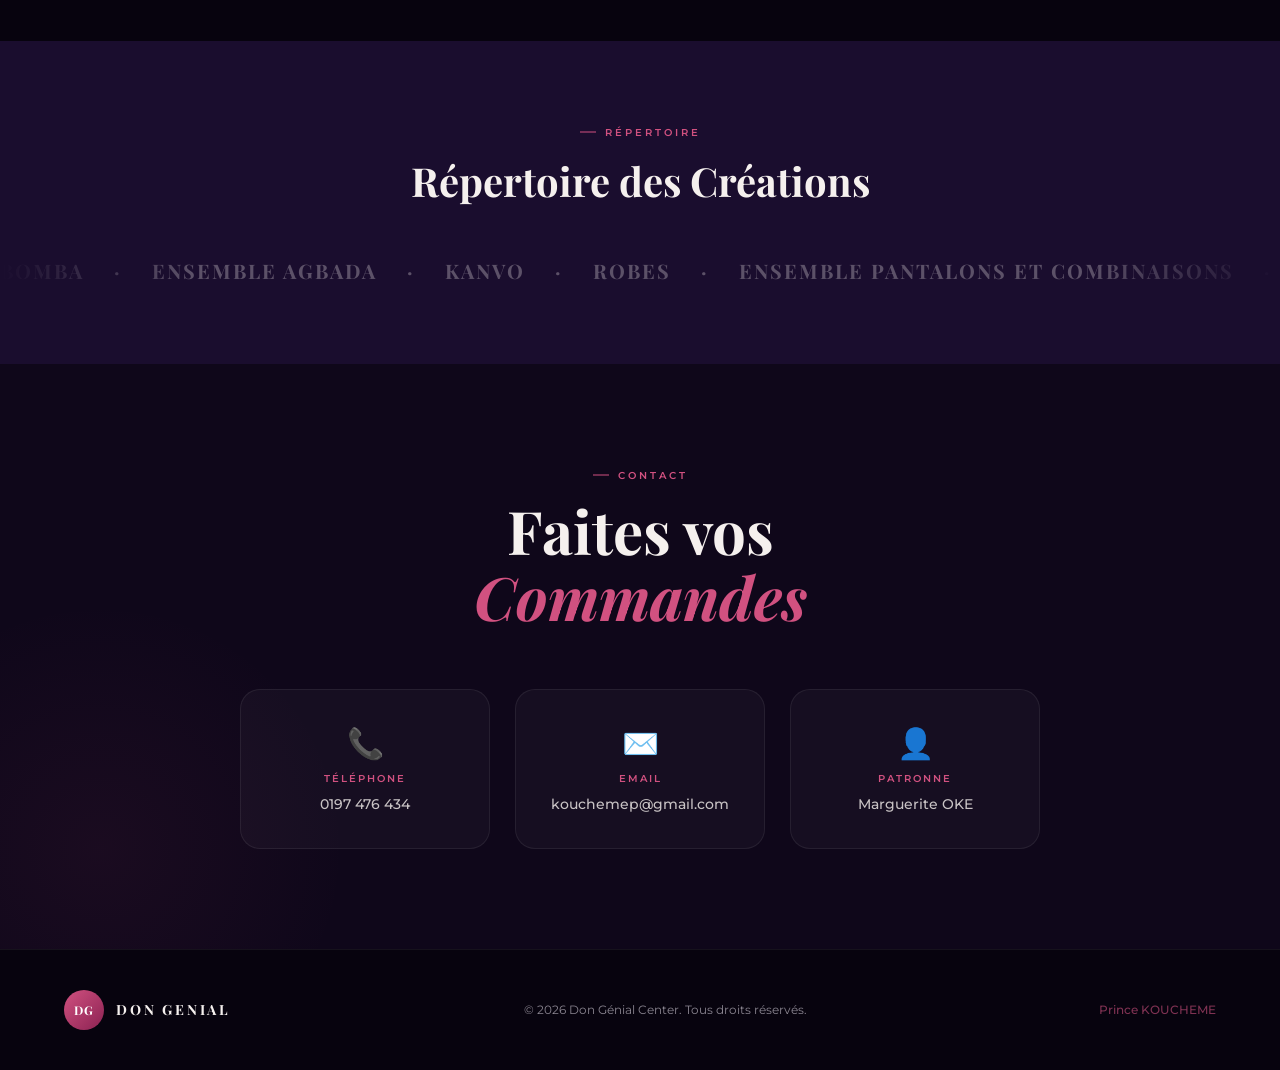
==== commit 15c47416: "message" ====
--- a/index.html
+++ b/index.html
@@ -93,9 +93,11 @@
           <span class="title-line accent-line">Génial</span>
         </h1>
         <p class="hero-quote reveal-up delay-3">
-          La mode n'est pas quelque chose<br />
-          uniquement dans les vêtements.<br />
-          <em>La mode est dans l'air,<br />portée par le vent…</em>
+          La mode n'est pas uniquement dans vêtements.<br />
+          La mode est dans l'air, portée par le vent… <br>
+         <em> Chez nous, on l'attrape au vol, pour la coudre en tenues sur-mesure. <br>
+          Bienvenu.e chez nous.
+        </em>
         </p>
         <div class="hero-actions reveal-up delay-4">
           <button class="btn-primary" id="openTrailerBtn">
@@ -164,16 +166,24 @@
           </p>
           <div class="about-stats">
             <div class="stat">
+              <span class="stat-num" data-count="150">0</span>
+              <span class="stat-label">Satisfaction Clients</span>
+            </div>
+            <div class="stat">
               <span class="stat-num" data-count="100">0</span>
               <span class="stat-label">Modèles</span>
             </div>
             <div class="stat">
-              <span class="stat-num" data-count="80">0</span>
-              <span class="stat-label">Satisfaction Client</span>
-            </div>
-            <div class="stat">
-              <span class="stat-num" data-count="40">0</span>
-              <span class="stat-label">Prix</span>
+              <span class="stat-num" data-count="20">0</span>
+              <span class="stat-label">Evènements couverts</span>
+            </div>
+            <div class="stat">
+              <span class="stat-num" data-count="15">0</span>
+              <span class="stat-label">Apprentis formés</span>
+            </div>
+            <div class="stat">
+              <span class="stat-num" data-count="15">0</span>
+              <span class="stat-label">Types de Tissus maîtrisés</span>
             </div>
           </div>
         </div>
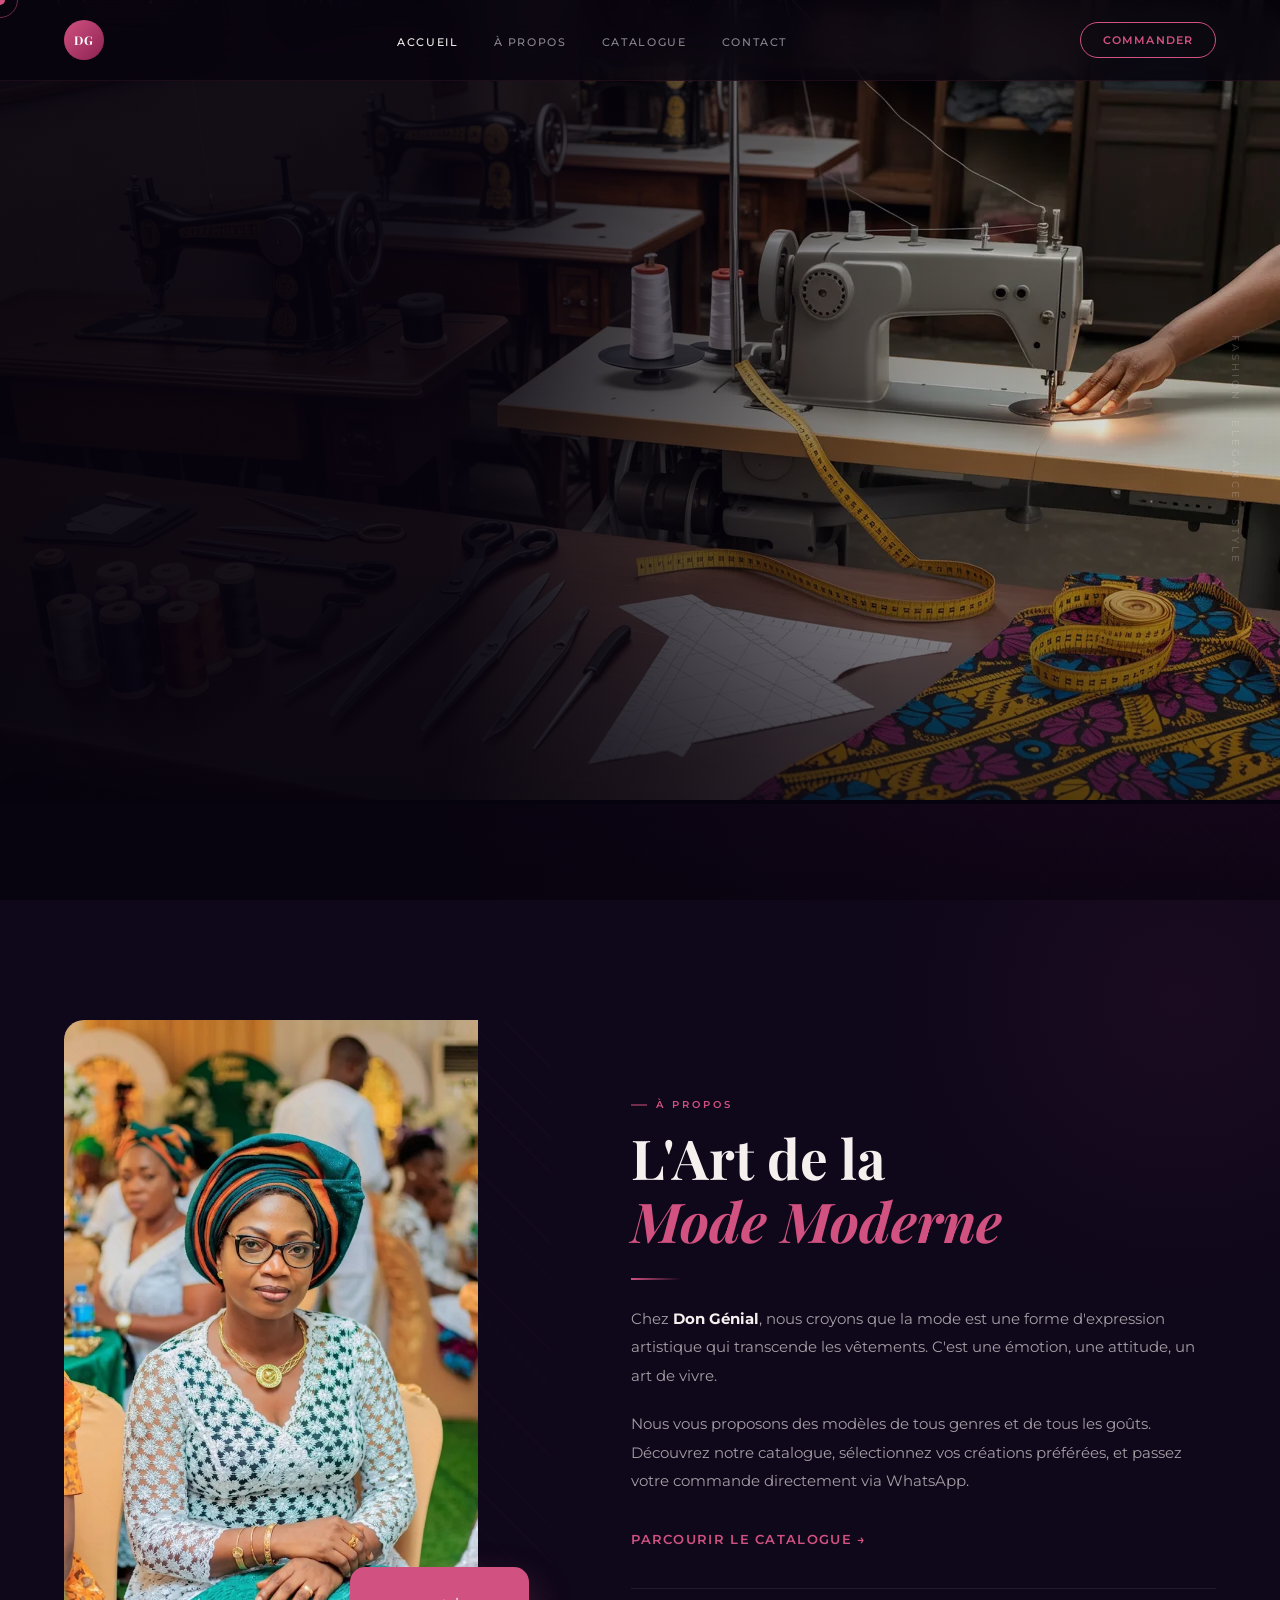
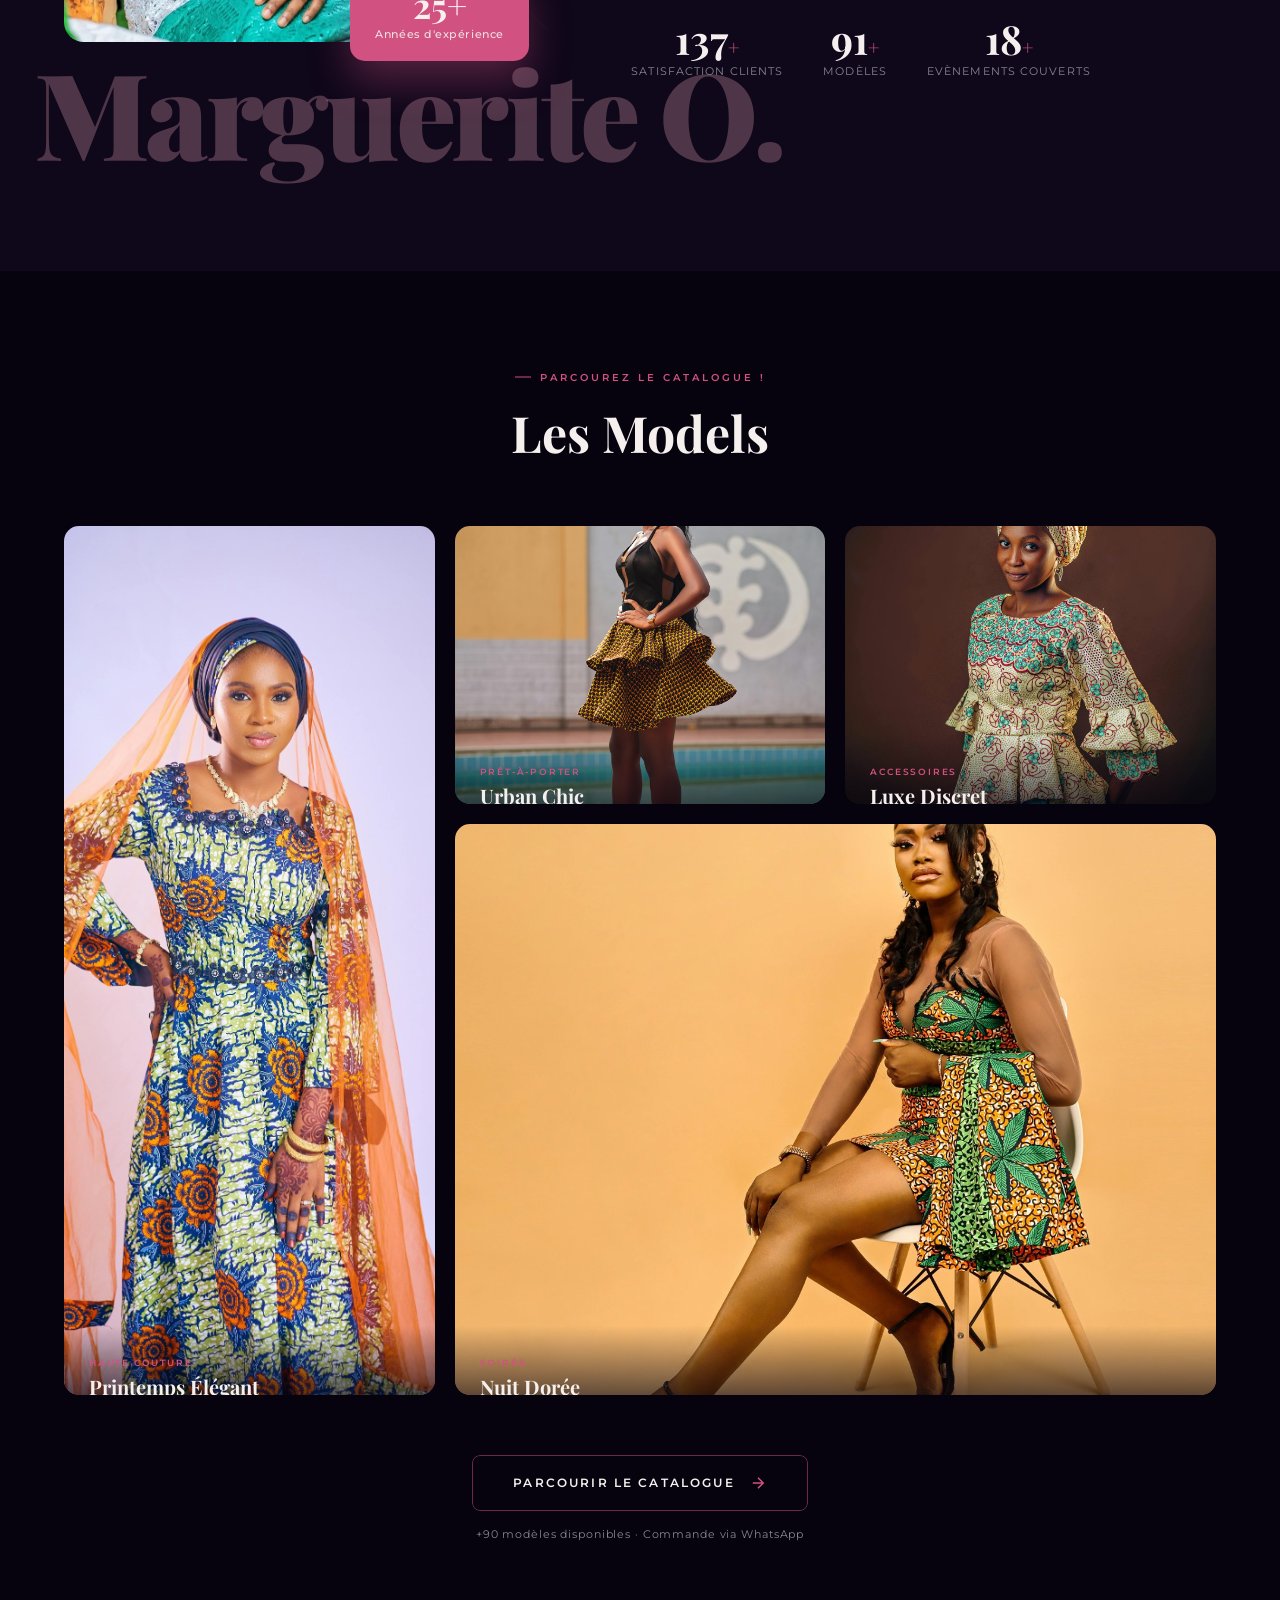
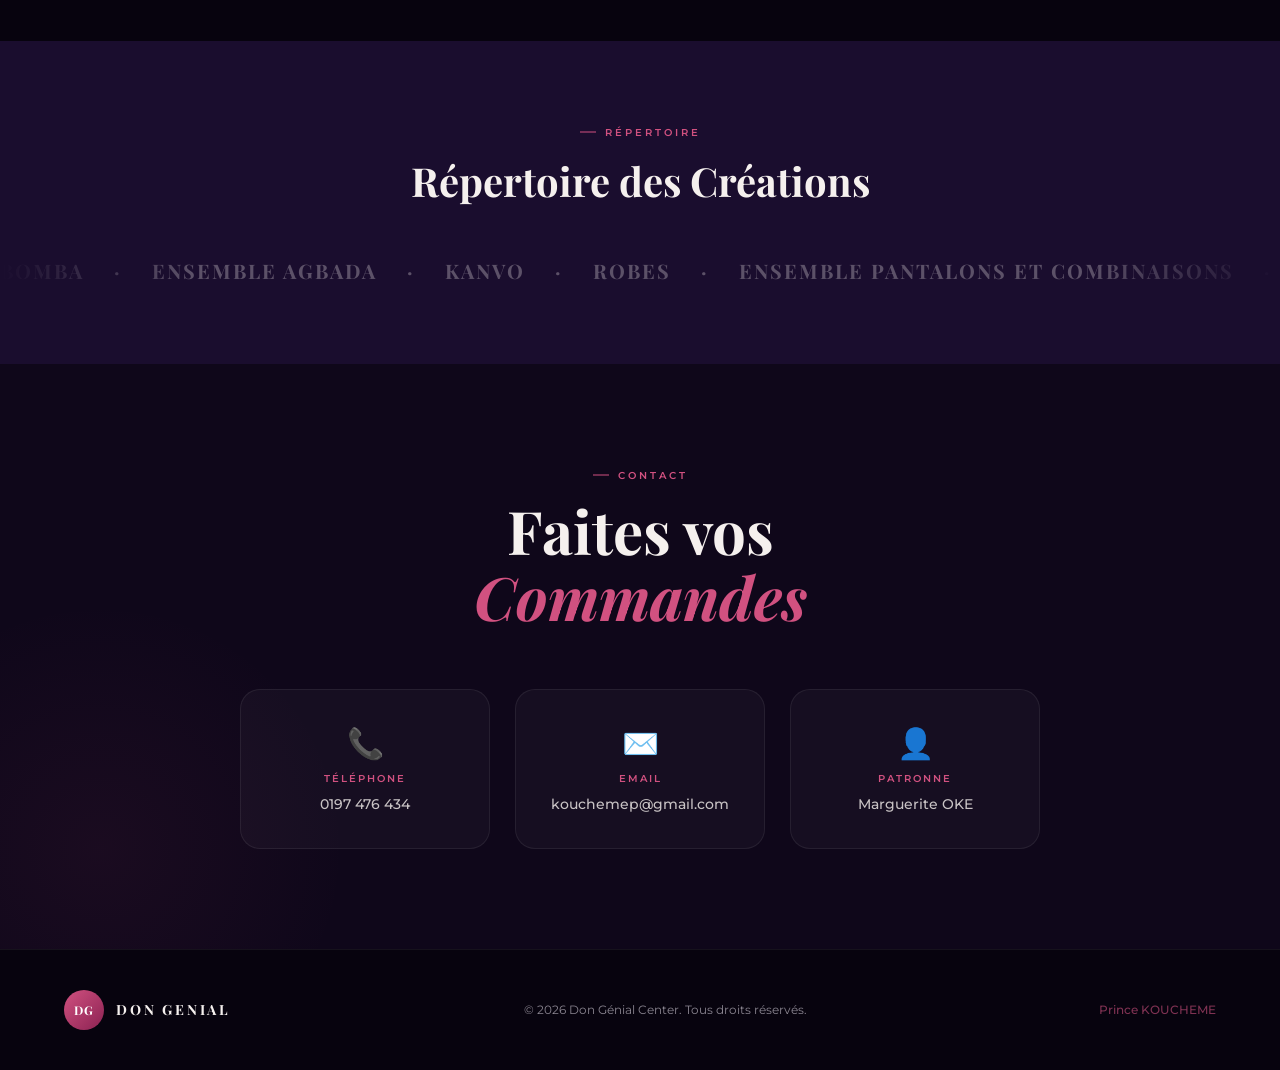
==== commit 836db03b: "deploiement sur google" ====
--- a/index.html
+++ b/index.html
@@ -3,13 +3,115 @@
   <head>
     <meta charset="UTF-8" />
     <meta name="viewport" content="width=device-width, initial-scale=1.0" />
-    <title>DON GENIAL — Atelier de couture</title>
-    <link rel="icon" type="image/png" href="./images/favicon.png">
+
+    <title>
+      Don Génial — Atelier de Couture Sur-Mesure à Cotonou | Mode Africaine
+    </title>
+    <meta
+      name="description"
+      content="Don Génial, atelier de couture haut de gamme à Cotonou. Robes, tailleurs, boubous, kaftans sur-mesure. Plus de 90 modèles. Commandez via WhatsApp. 25 ans d'expérience."
+    />
+    <meta
+      name="keywords"
+      content="couture Cotonou, atelier couture Bénin, robe sur-mesure, tailleur africain, mode africaine, wax Cotonou, couturière Bénin, Don Génial, Marguerite Oké"
+    />
+    <meta name="author" content="Don Génial Center — Marguerite Oké" />
+    <meta name="robots" content="index, follow" />
+    <link
+      rel="canonical"
+      href="https://margueriteoke-don-genial-officiel.netlify.app/"
+    />
+
+    <meta property="og:type" content="website" />
+    <meta
+      property="og:url"
+      content="https://margueriteoke-don-genial-officiel.netlify.app/"
+    />
+    <meta
+      property="og:title"
+      content="Don Génial — Atelier de Couture Sur-Mesure à Cotonou"
+    />
+    <meta
+      property="og:description"
+      content="Plus de 90 modèles de mode africaine sur-mesure. Robes, tailleurs, boubous, kaftans. Commandez directement via WhatsApp."
+    />
+    <meta
+      property="og:image"
+      content="https://margueriteoke-don-genial-officiel.netlify.app/images/og-cover.jpg"
+    />
+    <meta property="og:image:width" content="1200" />
+    <meta property="og:image:height" content="630" />
+    <meta property="og:locale" content="fr_BJ" />
+    <meta property="og:site_name" content="Don Génial Center" />
+
+    <meta name="twitter:card" content="summary_large_image" />
+    <meta
+      name="twitter:title"
+      content="Don Génial — Atelier de Couture à Cotonou"
+    />
+    <meta
+      name="twitter:description"
+      content="Mode africaine sur-mesure. 90+ modèles. Commandez via WhatsApp."
+    />
+    <meta
+      name="twitter:image"
+      content="https://margueriteoke-don-genial-officiel.netlify.app/images/og-cover.jpg"
+    />
+
+    <link
+      rel="icon"
+      type="image/png"
+      sizes="32x32"
+      href="./images/favicon.png"
+    />
+    <link rel="apple-touch-icon" href="./images/favicon.png" />
+
     <link rel="preconnect" href="https://fonts.googleapis.com" />
+    <link rel="preconnect" href="https://fonts.gstatic.com" crossorigin />
     <link
-      href="https://fonts.googleapis.com/css2?family=Playfair+Display:ital,wght@0,400;0,700;0,900;1,400;1,700&family=Montserrat:wght@200;300;400;500;600;700&family=Cormorant+Garamond:ital,wght@0,300;0,400;1,300;1,400&display=swap"
+      rel="preload"
+      as="style"
+      href="https://fonts.googleapis.com/css2?family=Playfair+Display:ital,wght@0,400;0,700;0,900;1,400;1,700&family=Montserrat:wght@300;400;500;600&family=Cormorant+Garamond:ital,wght@0,300;1,300&display=swap"
+    />
+    <link
+      href="https://fonts.googleapis.com/css2?family=Playfair+Display:ital,wght@0,400;0,700;0,900;1,400;1,700&family=Montserrat:wght@300;400;500;600&family=Cormorant+Garamond:ital,wght@0,300;1,300&display=swap"
       rel="stylesheet"
-    />
+      media="print"
+      onload="this.media = 'all'"
+    />
+    <noscript
+      ><link
+        href="https://fonts.googleapis.com/css2?family=Playfair+Display:ital,wght@0,400;0,700;0,900;1,400;1,700&family=Montserrat:wght@300;400;500;600&family=Cormorant+Garamond:ital,wght@0,300;1,300&display=swap"
+        rel="stylesheet"
+    /></noscript>
+
+    <script type="application/ld+json">
+      {
+        "@context": "https://schema.org",
+        "@type": "ClothingStore",
+        "name": "Don Génial Center",
+        "description": "Atelier de couture sur-mesure spécialisé en mode africaine et internationale à Cotonou, Bénin.",
+        "url": "https://margueriteoke-don-genial-officiel.netlify.app/",
+        "telephone": "+22997476434",
+        "email": "kouchemep@gmail.com",
+        "address": {
+          "@type": "PostalAddress",
+          "addressLocality": "Cotonou",
+          "addressCountry": "BJ"
+        },
+        "founder": {
+          "@type": "Person",
+          "name": "Marguerite Oké"
+        },
+        "image": "https://margueriteoke-don-genial-officiel.netlify.app/images/og-cover.jpg",
+        "priceRange": "$$",
+        "paymentAccepted": "Espèces, Mobile Money",
+        "hasMap": "https://maps.google.com/?q=Cotonou+Benin",
+        "openingHours": "Mo-Sa 08:00-18:00",
+        "sameAs": ["https://wa.me/22997476434"]
+      }
+    </script>
+
     <link rel="stylesheet" href="css/style.css" />
   </head>
   <body>
@@ -41,12 +143,20 @@
         <li><a href="#contact" class="nav-link">Contact</a></li>
       </ul>
       <div class="nav-cta">
-        <a href="#trailer" class="btn-trailer" id="openTrailer">
-          <span class="btn-icon">▶</span>
-          Bande d'annonce
+        <a
+          href="https://wa.me/22997476434?text=Bonjour%20Don%20G%C3%A9nial%2C%20je%20voudrais%20en%20savoir%20plus%20sur%20vos%20cr%C3%A9ations"
+          target="_blank"
+          class="btn-trailer"
+        >
+          Commander
         </a>
       </div>
-      <button class="hamburger" id="hamburger">
+      <button
+        class="hamburger"
+        id="hamburger"
+        aria-label="Ouvrir le menu"
+        aria-expanded="false"
+      >
         <span></span><span></span><span></span>
       </button>
     </nav>
@@ -94,17 +204,23 @@
         </h1>
         <p class="hero-quote reveal-up delay-3">
           La mode n'est pas uniquement dans vêtements.<br />
-          La mode est dans l'air, portée par le vent… <br>
-         <em> Chez nous, on l'attrape au vol, pour la coudre en tenues sur-mesure. <br>
-          Bienvenu.e chez nous.
-        </em>
+          La mode est dans l'air, portée par le vent… <br />
+          <em>
+            Chez nous, on l'attrape au vol, pour la coudre en tenues sur-mesure.
+            <br />
+            Bienvenu.e chez nous.
+          </em>
         </p>
         <div class="hero-actions reveal-up delay-4">
-          <button class="btn-primary" id="openTrailerBtn">
-            <span class="btn-ripple"></span>
-            <span class="btn-icon-wrap">▶</span>
-            Bande d'annonce
-          </button>
+          <div class="nav-cta">
+            <a
+              href="https://wa.me/22997476434?text=Bonjour%20Don%20G%C3%A9nial%2C%20je%20voudrais%20en%20savoir%20plus%20sur%20vos%20cr%C3%A9ations"
+              target="_blank"
+              class="btn-trailer"
+            >
+              Commander
+            </a>
+          </div>
           <a href="#about" class="btn-secondary">
             Découvrir
             <span class="arrow-anim">→</span>
@@ -118,8 +234,7 @@
 
       <!-- Floating Partner Button -->
       <a href="#partenaires" class="float-partner reveal-up delay-5">
-        <span>Partenaires</span>
-        <span class="partner-arrow">↗</span>
+        <span>Ce qu'on trouve</span>
       </a>
     </section>
 
@@ -129,7 +244,14 @@
         <div class="about-visual">
           <div class="about-img-wrap">
             <div class="about-img-placeholder">
-              <img src="./images/Mum.jpeg" alt="" />
+              <img
+                src="./images/Mum.webp"
+                alt="Marguerite Oké, fondatrice et couturière de l'atelier Don Génial"
+                width="600"
+                height="900"
+                loading="lazy"
+                decoding="async"
+              />
             </div>
             <div class="about-badge">
               <span class="badge-num">25+</span>
@@ -148,22 +270,13 @@
             une émotion, une attitude, un art de vivre.
           </p>
           <p class="about-text">
-            Nous vous proposons des models de tous genres et de tous les goûts.
-            Alors qu'attendez-vous pour commander ? C'est simple ! Accédez à la
-            section
-            <a
-              href="models.html"
-              style="
-                font-style: italic;
-                text-decoration: underline;
-                color: #d15180;
-              "
-              >Parcourir le catalogue</a
-            >, vos choix s'ajoutent dans le panier et
-            <span style="color: rgba(255, 255, 255, 0.418); font-weight: 800">
-              C O M M A N D E Z !!!</span
-            >
+            Nous vous proposons des modèles de tous genres et de tous les goûts.
+            Découvrez notre catalogue, sélectionnez vos créations préférées, et
+            passez votre commande directement via WhatsApp.
           </p>
+          <a href="models.html" class="about-cta-link"
+            >Parcourir le catalogue →</a
+          >
           <div class="about-stats">
             <div class="stat">
               <span class="stat-num" data-count="150">0</span>
@@ -176,14 +289,6 @@
             <div class="stat">
               <span class="stat-num" data-count="20">0</span>
               <span class="stat-label">Evènements couverts</span>
-            </div>
-            <div class="stat">
-              <span class="stat-num" data-count="15">0</span>
-              <span class="stat-label">Apprentis formés</span>
-            </div>
-            <div class="stat">
-              <span class="stat-num" data-count="15">0</span>
-              <span class="stat-label">Types de Tissus maîtrisés</span>
             </div>
           </div>
         </div>
@@ -198,9 +303,7 @@
       </div>
       <div class="collection-grid">
         <div class="col-card col-card--large">
-          <div class="col-card-img col-card-img--1">
-            <img src="./images/ModeAfricaine/Web_Optimized/" alt="" />
-          </div>
+          <div class="col-card-img col-card-img--1"></div>
           <div class="col-card-info">
             <span class="col-tag">Haute Couture</span>
             <h3>Printemps Élégant</h3>
@@ -261,16 +364,17 @@
         <h2>Répertoire des Créations</h2>
         <div class="partners-marquee">
           <div class="marquee-track">
-            <span>BOMBA</span><span>·</span> <span>ENSEMBLE AGBADA</span><span>·</span>
-            <span>KANVO</span><span>·</span> <span>ROBES</span
-            ><span>·</span> <span>ENSEMBLE PANTALONS ET COMBINAISONS</span><span>·</span>
-            <span>BOUBOU</span><span>·</span> <span>ROBE DE MARIEE</span><span>·</span>
-            <span>ENSEMBLE TAILLE BASSE</span><span>·</span> <span>CUSTOMISATION</span><span>·</span>
-            <span>SOUTANES</span><span>·</span> <span>ROBES</span
+            <span>BOMBA</span><span>·</span> <span>ENSEMBLE AGBADA</span
+            ><span>·</span> <span>KANVO</span><span>·</span> <span>ROBES</span
+            ><span>·</span> <span>ENSEMBLE PANTALONS ET COMBINAISONS</span
             ><span>·</span> <span>BOUBOU</span><span>·</span>
-            <span>AJUSTEMENTS</span><span>·</span> <span>TENUES DE NUIT</span
-            ><span>·</span> <span>KANVO</span><span>·</span> <span>SOUTANES</span
-            ><span>·</span>
+            <span>ROBE DE MARIEE</span><span>·</span>
+            <span>ENSEMBLE TAILLE BASSE</span><span>·</span>
+            <span>CUSTOMISATION</span><span>·</span> <span>SOUTANES</span
+            ><span>·</span> <span>ROBES</span><span>·</span> <span>BOUBOU</span
+            ><span>·</span> <span>AJUSTEMENTS</span><span>·</span>
+            <span>TENUES DE NUIT</span><span>·</span> <span>KANVO</span
+            ><span>·</span> <span>SOUTANES</span><span>·</span>
           </div>
         </div>
       </div>
--- a/css/style.css
+++ b/css/style.css
@@ -841,6 +841,23 @@
   margin-top: 0.5rem;
 }
 
+.about-cta-link {
+  display: inline-flex;
+  align-items: center;
+  gap: 0.8rem;
+  margin-top: 1.5rem;
+  font-size: 1.3rem;
+  font-weight: 600;
+  letter-spacing: 0.1em;
+  color: var(--pink);
+  text-transform: uppercase;
+  transition: gap 0.3s var(--transition);
+  text-decoration: none;
+}
+.about-cta-link:hover {
+  gap: 1.4rem;
+}
+
 /* ======= COLLECTION ======= */
 .collection {
   padding: 10rem 5%;
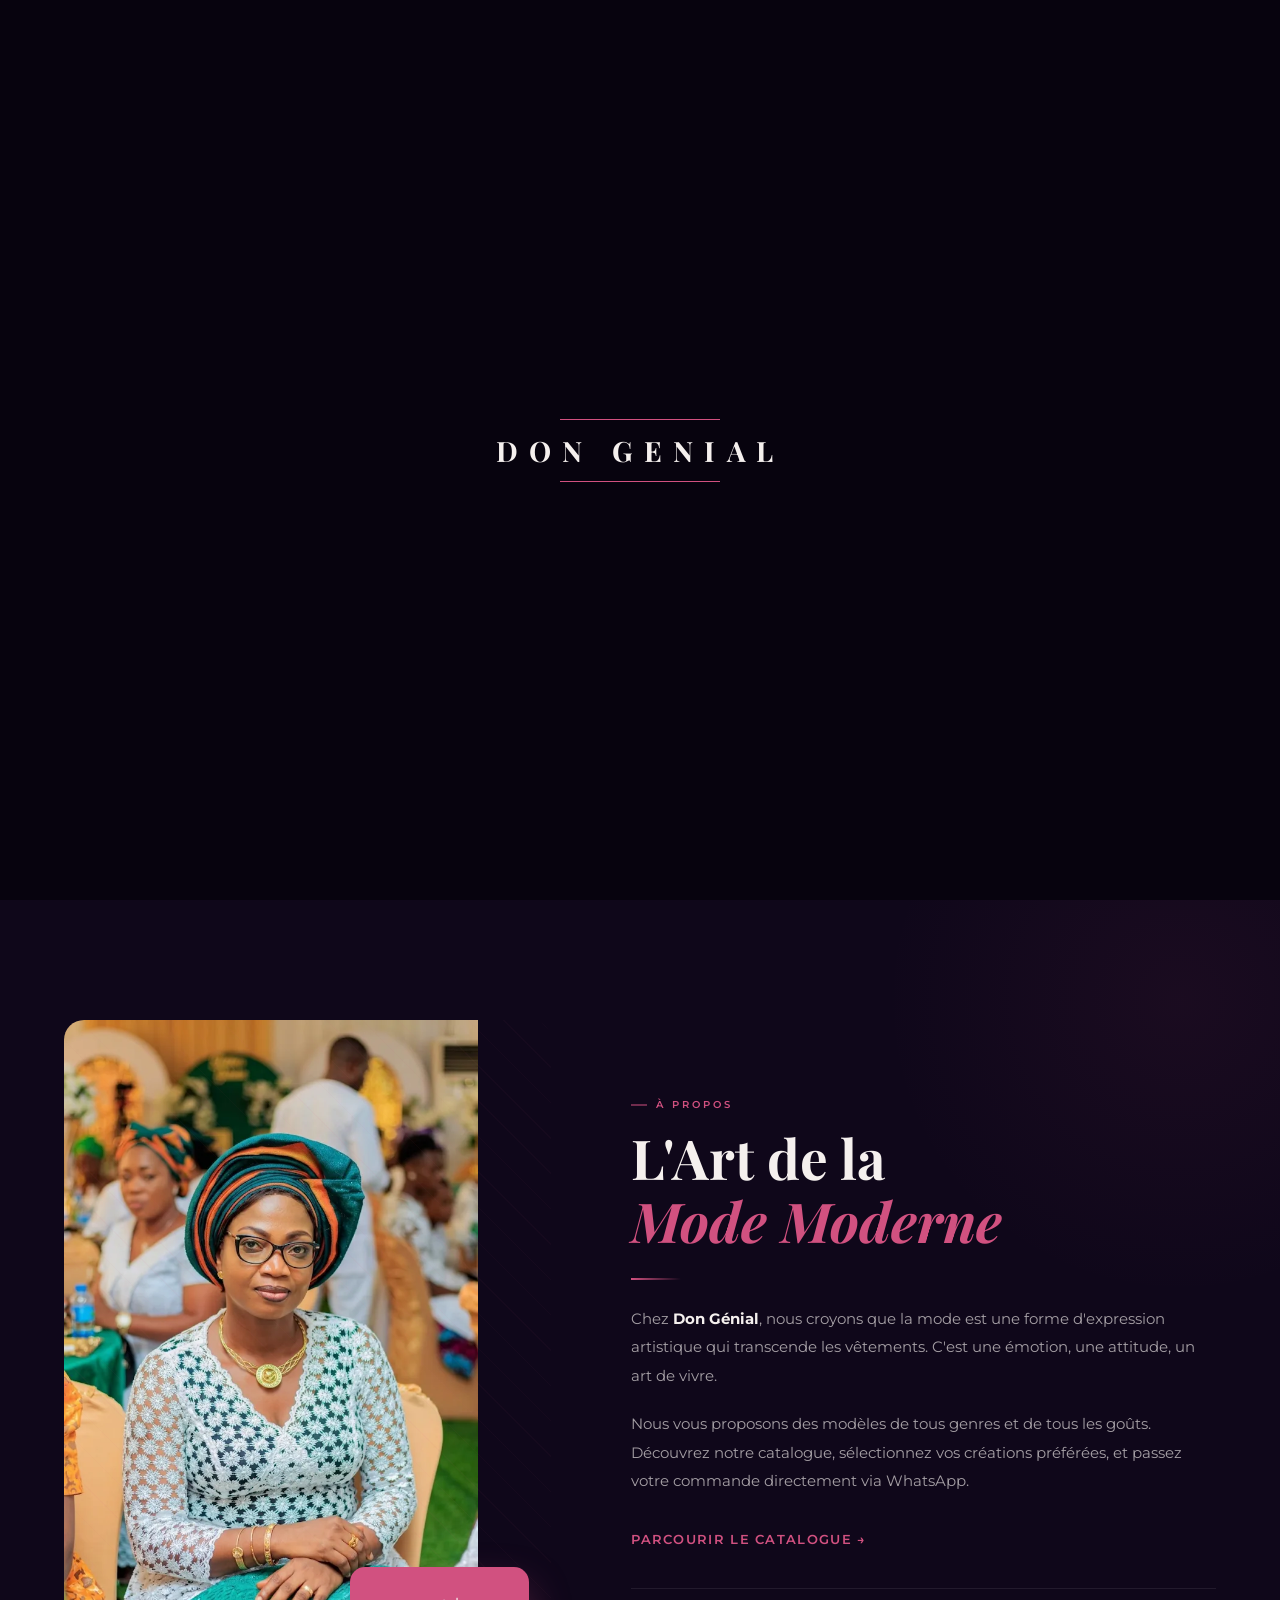
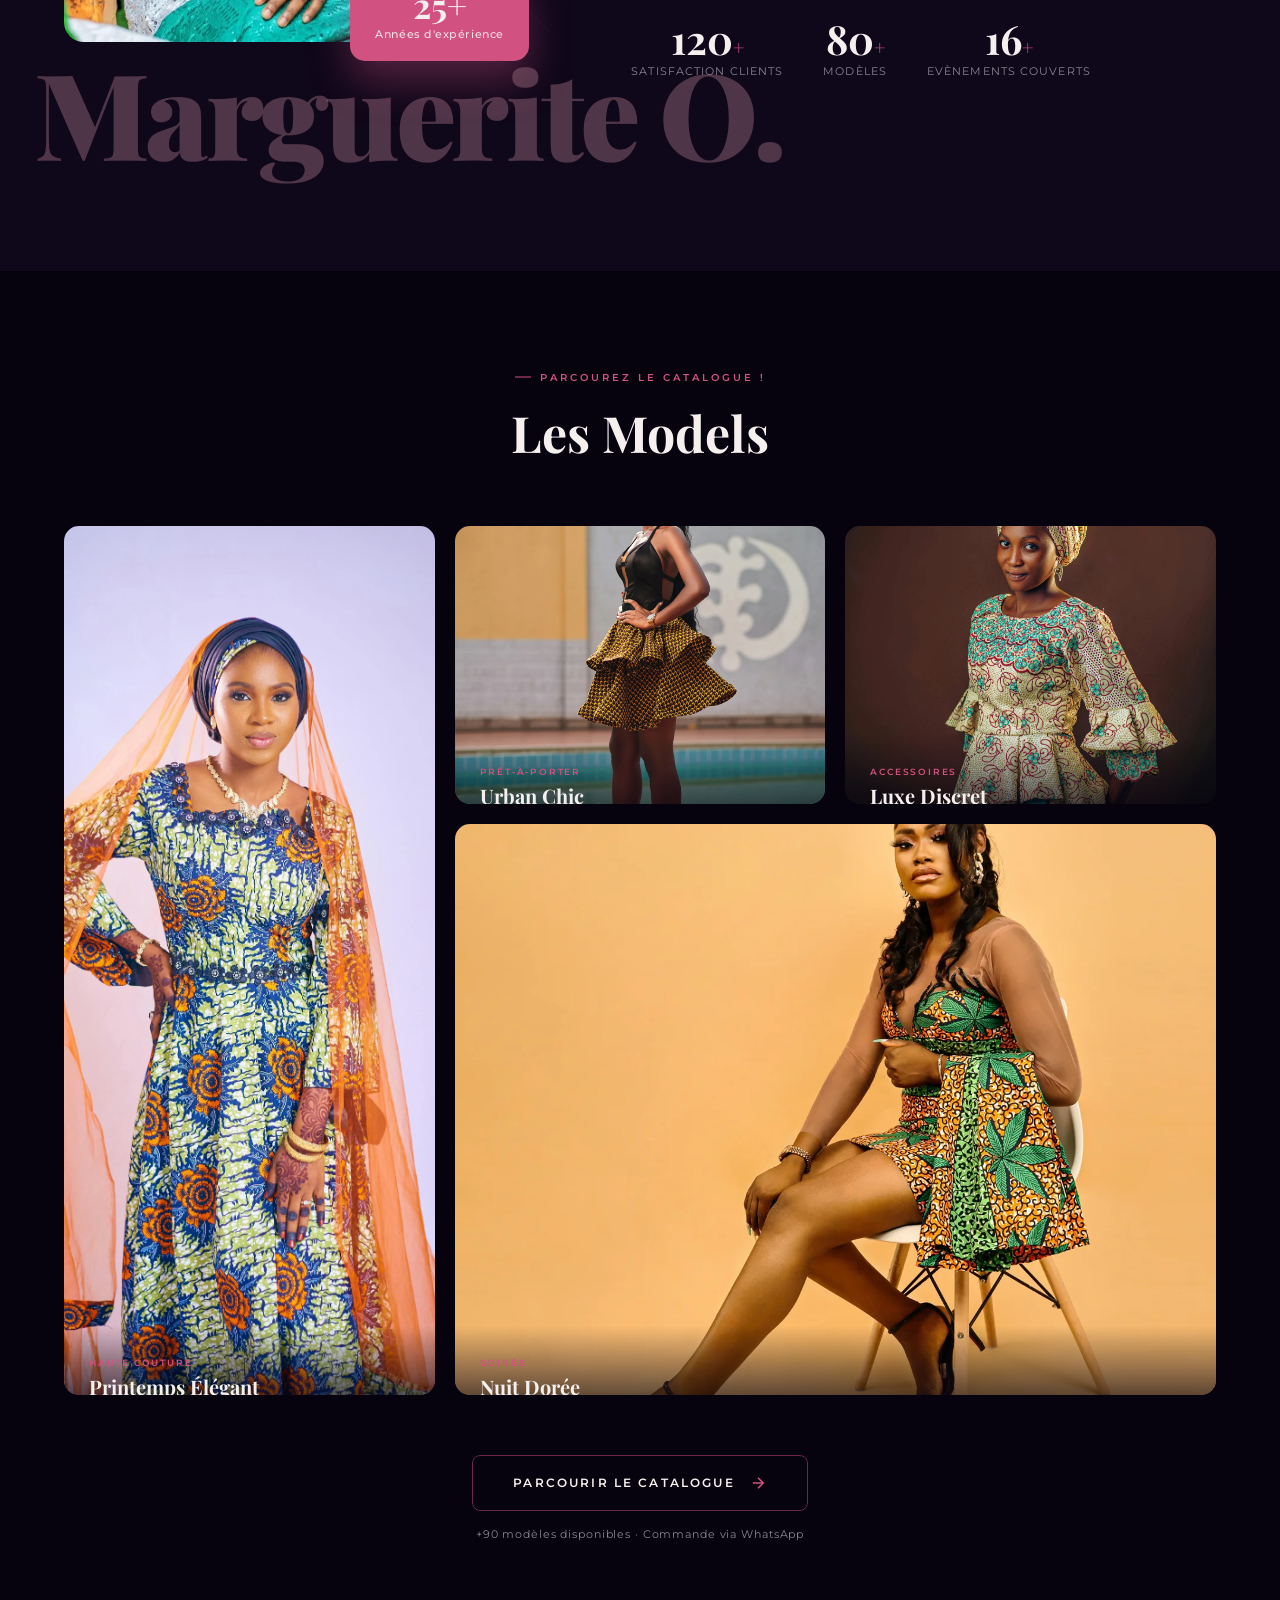
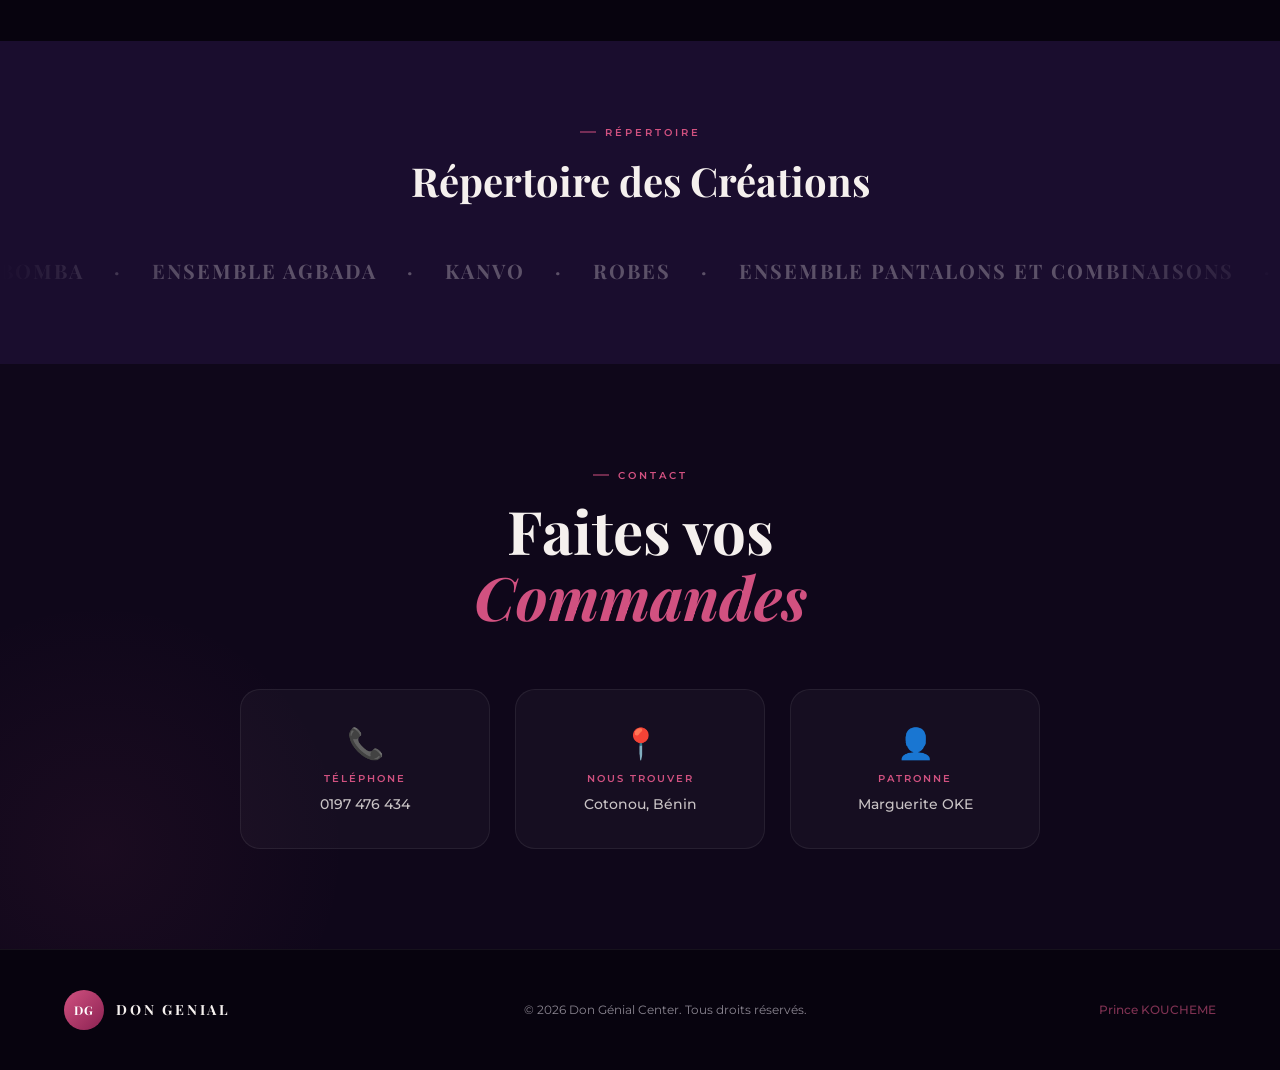
==== commit 7c58d127: "finitions suites" ====
--- a/index.html
+++ b/index.html
@@ -163,7 +163,9 @@
 
     <!-- MOBILE MENU -->
     <div class="mobile-menu" id="mobileMenu">
-      <button class="mobile-close" id="mobileClose">✕</button>
+      <button class="mobile-close" id="mobileClose" aria-label="Fermer le menu">
+        <svg width="24" height="24" viewBox="0 0 24 24" fill="none" stroke="currentColor" stroke-width="2.5"><path d="M18 6L6 18M6 6l12 12"/></svg>
+      </button>
       <ul>
         <li><a href="#hero" class="mob-link">Accueil</a></li>
         <li><a href="#about" class="mob-link">À propos</a></li>
@@ -185,7 +187,7 @@
         <div class="hero-particles" id="particles"></div>
         <!-- IMAGE PLACEHOLDER - remplacez src par votre cover.jpg -->
         <div class="hero-img-container">
-          <img src="./images/cover.webp" alt="" />
+          <img src="./images/cover.webp" alt="" loading="lazy" decoding="async" width="1920" height="1080" />
           <div class="hero-img-placeholder">
             <div class="placeholder-pattern"></div>
             <span class="placeholder-text"></span>
@@ -300,7 +302,7 @@
       <div class="collection-header">
         <span class="section-label">PARCOUREZ LE CATALOGUE !</span>
         <h2 class="collection-title">Les Models</h2>
-      </div>
+      </div> 
       <div class="collection-grid">
         <div class="col-card col-card--large">
           <div class="col-card-img col-card-img--1"></div>
@@ -395,11 +397,11 @@
             <span class="cc-label">Téléphone</span>
             <span class="cc-value">0197 476 434</span>
           </a>
-          <a href="mailto:kouchemep@gmail.com" class="contact-card">
-            <div class="cc-icon">✉️</div>
-            <span class="cc-label">Email</span>
-            <span class="cc-value">kouchemep@gmail.com</span>
-          </a>
+          <div class="contact-card" id="mapTrigger">
+            <div class="cc-icon">📍</div>
+            <span class="cc-label">Nous trouver</span>
+            <span class="cc-value">Cotonou, Bénin</span>
+          </div>
           <div class="contact-card">
             <div class="cc-icon">👤</div>
             <span class="cc-label">PATRONNE</span>
@@ -408,6 +410,23 @@
         </div>
       </div>
     </section>
+
+    <!-- MAP MODAL -->
+    <div class="modal-overlay" id="mapModal">
+      <div class="modal-box map-modal-box">
+        <button class="modal-close" id="closeMapModal">✕</button>
+        <div class="modal-header">
+          <span class="section-label">LOCALISATION</span>
+          <h3>Nous trouver</h3>
+        </div>
+        <div class="map-wrap">
+          <iframe id="mapIframe" src="https://www.google.com/maps/embed?pb=!1m14!1m12!1m3!1d1352.693072955517!2d2.4400261427510226!3d6.394051185433727!2m3!1f0!2f0!3f0!3m2!1i1024!2i768!4f13.1!5e0!3m2!1sfr!2sbj!4v1783389128887!5m2!1sfr!2sbj" width="600" height="450" style="border:0;" allowfullscreen="" loading="lazy" referrerpolicy="strict-origin-when-cross-origin"></iframe>
+        </div>
+        <p class="modal-news" style="margin-top: 2rem;">
+          <a href="https://www.google.com/maps/dir/?api=1&destination=6.394051,2.440026" target="_blank" class="about-cta-link">Ouvrir l'itinéraire dans Google Maps →</a>
+        </p>
+      </div>
+    </div>
 
     <!-- FOOTER -->
     <footer class="footer">
--- a/css/style.css
+++ b/css/style.css
@@ -259,6 +259,16 @@
   background: var(--white);
   border-radius: 2px;
   transition: 0.3s;
+  transform-origin: center;
+}
+.hamburger.open span:nth-child(1) {
+  transform: translateY(7px) rotate(45deg);
+}
+.hamburger.open span:nth-child(2) {
+  opacity: 0;
+}
+.hamburger.open span:nth-child(3) {
+  transform: translateY(-7px) rotate(-45deg);
 }
 
 /* ======= MOBILE MENU ======= */
@@ -280,15 +290,31 @@
   display: flex;
 }
 .mobile-close {
-  position: absolute;
-  top: 2.5rem;
-  right: 5%;
-  background: none;
-  border: none;
-  font-size: 2.5rem;
-  color: var(--white);
-  cursor: pointer;
-}
+    position: absolute;
+    top: 1.5rem;
+    right: 1.5rem;
+    width: 4.4rem;
+    height: 4.4rem;
+    display: flex;
+    align-items: center;
+    justify-content: center;
+    background: rgba(255,255,255,0.08);
+    border: 1px solid rgba(255,255,255,0.12);
+    border-radius: 50%;
+    font-size: 2.5rem;
+    color: var(--white);
+    cursor: pointer;
+    z-index: 10;
+    transition: background 0.25s, transform 0.25s;
+  }
+  .mobile-close:hover,
+  .mobile-close:active {
+    background: var(--pink);
+    transform: scale(1.1);
+  }
+  .mobile-close svg {
+    display: block;
+  }
 .mobile-menu ul {
   list-style: none;
   text-align: center;
@@ -910,22 +936,22 @@
   transform: scale(1.07);
 }
 .col-card-img--1 {
-  background-image: url(../images/ModeAfricaine/Web_Optimized/image_010.jpg);
+  background-image: url(../images/ModeAfricaine/Web_Optimized/image_010.webp);
   width: 100%;
   height: 100%;
 }
 .col-card-img--2 {
-  background-image: url(../images/ModeAfricaine/Web_Optimized/image_011.jpg);
+  background-image: url(../images/ModeAfricaine/Web_Optimized/image_011.webp);
   width: 100%;
   height: 100%;
 }
 .col-card-img--3 {
-  background-image: url(../images/ModeAfricaine/Web_Optimized/image_012.jpg);
+  background-image: url(../images/ModeAfricaine/Web_Optimized/image_012.webp);
   width: 100%;
   height: 100%;
 }
 .col-card-img--4 {
-  background-image: url(../images/ModeAfricaine/Web_Optimized/image_013.jpg);
+  background-image: url(../images/ModeAfricaine/Web_Optimized/image_013.webp);
   width: 100%;
   height: 100%;
 }
@@ -1273,6 +1299,18 @@
   font-size: 3rem;
   font-weight: 700;
 }
+.map-wrap {
+  width: 100%;
+  aspect-ratio: 16/10;
+  border-radius: 1.5rem;
+  overflow: hidden;
+  margin-top: 2rem;
+}
+.map-wrap iframe {
+  width: 100%;
+  height: 100%;
+  border: none;
+}
 .modal-video-wrap {
   width: 100%;
   aspect-ratio: 16/9;
